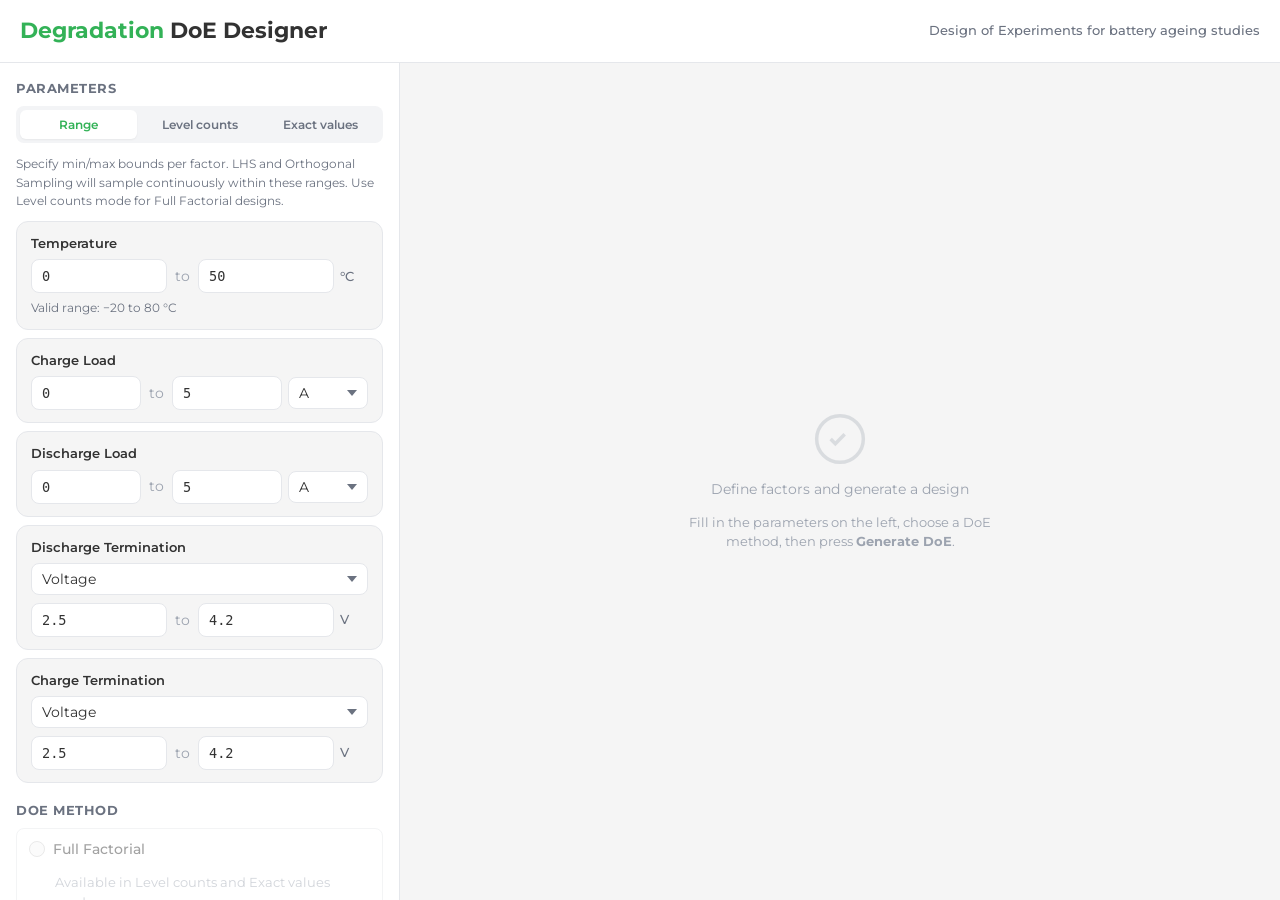
==== doe-designer.html @ 50b34fc6 "Generalise fedorovExchange to support D and I criteria Adds a criterion parameter ('D' default for b" ====
<!DOCTYPE html>
<html lang="en">
<head>
<meta charset="UTF-8" />
<meta name="viewport" content="width=device-width, initial-scale=1.0" />
<title>Degradation DoE Designer</title>
<link href="https://fonts.googleapis.com/css2?family=Montserrat:wght@400;500;600;700&display=swap" rel="stylesheet" />
<script src="https://cdn.plot.ly/plotly-3.5.0.min.js" defer></script>
<script>
'use strict';

// ── Constants ──────────────────────────────────────────────────────────────
const TEMP_MIN_ABSOLUTE = -20;
const TEMP_MAX_ABSOLUTE = 80;

const TERMINATION_UNITS = {
  'Voltage':          'V',
  'Time':             's',
  'Energy Capacity':  'Wh',
  'Charge Capacity':  'Ah',
  'SOCmin':           '%',
  'SOCmax':           '%',
};

// SOCmin is only meaningful on the discharge side; SOCmax only on the charge side.
const DISCHARGE_TERM_TYPES = ['Voltage', 'Time', 'Energy Capacity', 'Charge Capacity', 'SOCmin'];
const CHARGE_TERM_TYPES    = ['Voltage', 'Time', 'Energy Capacity', 'Charge Capacity', 'SOCmax'];

// ── Application state ──────────────────────────────────────────────────────
const state = {
  factors: {
    temperature:   { values: [], range: { min: null, max: null } },
    chargeLoad:    { values: [], unit: 'A', range: { min: null, max: null } },
    dischargeLoad: { values: [], unit: 'A', range: { min: null, max: null } },
    // Each combo: { dischargeType, dischargeValue, chargeType, chargeValue }
    termination: {
      combinations: [],
      range: {
        discharge: { type: 'Voltage', min: null, max: null },
        charge:    { type: 'Voltage', min: null, max: null },
      },
    },
  },
  method: 'lhs',
  methodParams: {
    samples:                20,
    orthogonalSubdivisions: 2,
    dOptimalModel:          'main2fi',  // 'main' | 'main2fi'
    dOptimalRuns:           17,         // user-editable; default = ceil(1.5 * paramCount)
  },
  repeats:        1,
  inputMode:      'range', // 'values' | 'counts' | 'range'
  plotTab:        '3d',     // '3d' | '2d'
  highlightedRun: null,     // run number highlighted in parcoords, or null
  results:        null,
};

// ── Helpers ────────────────────────────────────────────────────────────────

/**
 * Parse a comma-separated string into a sorted, deduplicated array of numbers.
 * Returns { values: number[], hadDuplicates: boolean, invalid: boolean }.
 */
function parseValueList(str) {
  if (!str || !str.trim()) {
    return { values: [], hadDuplicates: false, invalid: true };
  }
  const parts = str.split(',').map(s => s.trim()).filter(s => s !== '');
  const nums = parts.map(s => parseFloat(s));
  if (nums.some(n => isNaN(n))) {
    return { values: [], hadDuplicates: false, invalid: true };
  }
  const unique = [...new Set(nums)].sort((a, b) => a - b);
  return {
    values:        unique,
    hadDuplicates: unique.length < nums.length,
    invalid:       false,
  };
}

/** Fisher-Yates shuffle (in-place, returns array). */
function fisherYates(arr) {
  for (let i = arr.length - 1; i > 0; i--) {
    const j = Math.floor(Math.random() * (i + 1));
    [arr[i], arr[j]] = [arr[j], arr[i]];
  }
  return arr;
}

/** Format a number to at most 4 significant figures, stripping trailing zeros. */
function fmt(n) {
  return parseFloat(n.toPrecision(4)).toString();
}

/** Short human-readable label for a termination combo. */
function comboLabel(combo) {
  const du = TERMINATION_UNITS[combo.dischargeType];
  const cu = TERMINATION_UNITS[combo.chargeType];
  return `D: ${fmt(combo.dischargeValue)} ${du} / C: ${fmt(combo.chargeValue)} ${cu}`;
}

// ── Termination combination builder ───────────────────────────────────────

/**
 * Create and append one combo row to #term-combo-list.
 * combo: { dischargeType, dischargeValue, chargeType, chargeValue } (defaults to Voltage / '' / Voltage / '')
 */
function addComboRow(combo) {
  combo = combo || {
    dischargeType: 'Voltage', dischargeValue: '',
    chargeType:    'Voltage', chargeValue:    '',
  };

  const list = document.getElementById('term-combo-list');
  const row  = document.createElement('div');
  row.className = 'term-combo-row';

  // Index label (will be updated by renumberCombos)
  const idx = document.createElement('span');
  idx.className = 'combo-index';
  idx.textContent = list.children.length + 1;

  const makeCell = (sideLabelText, typeVal, numVal, typesList) => {
    const cell = document.createElement('div');
    cell.className = 'term-combo-cell';

    // Side label row (above the type selector)
    const sideLabel = document.createElement('span');
    sideLabel.className = 'combo-side-label';
    sideLabel.textContent = sideLabelText;
    cell.appendChild(sideLabel);

    // Inputs row: [type select] [value] [unit]
    const inputsRow = document.createElement('div');
    inputsRow.className = 'term-combo-cell-inputs';

    const sel = document.createElement('select');
    sel.className = 'unit-select combo-type-sel';
    typesList.forEach(t => {
      const opt = document.createElement('option');
      opt.value = t;
      opt.textContent = t;
      if (t === typeVal) opt.selected = true;
      sel.appendChild(opt);
    });

    const inp = document.createElement('input');
    inp.type = 'number';
    inp.step = 'any';
    inp.className = 'factor-input combo-val-inp';
    inp.placeholder = 'value';
    if (numVal !== '' && numVal !== null && numVal !== undefined) inp.value = numVal;

    const unit = document.createElement('span');
    unit.className = 'unit-label combo-unit-lbl';
    unit.textContent = TERMINATION_UNITS[typeVal];

    sel.addEventListener('change', () => {
      unit.textContent = TERMINATION_UNITS[sel.value];
    });

    inputsRow.appendChild(sel);
    inputsRow.appendChild(inp);
    inputsRow.appendChild(unit);
    cell.appendChild(inputsRow);
    return cell;
  };

  const removeBtn = document.createElement('button');
  removeBtn.type = 'button';
  removeBtn.className = 'btn-remove-combo';
  removeBtn.title = 'Remove combination';
  removeBtn.textContent = '✕';
  removeBtn.addEventListener('click', () => {
    row.remove();
    renumberCombos();
  });

  row.appendChild(idx);
  row.appendChild(makeCell('Discharge', combo.dischargeType, combo.dischargeValue, DISCHARGE_TERM_TYPES));
  row.appendChild(makeCell('Charge',    combo.chargeType,    combo.chargeValue,    CHARGE_TERM_TYPES));
  row.appendChild(removeBtn);

  list.appendChild(row);
}

function renumberCombos() {
  document.querySelectorAll('.term-combo-row .combo-index').forEach((el, i) => {
    el.textContent = i + 1;
  });
}

/** Read all combo rows from the DOM into state.factors.termination.combinations. */
function syncCombosFromDOM() {
  const rows = document.querySelectorAll('.term-combo-row');
  state.factors.termination.combinations = Array.from(rows).map(row => {
    const cells = row.querySelectorAll('.term-combo-cell');
    const dSel  = cells[0].querySelector('.combo-type-sel');
    const dInp  = cells[0].querySelector('.combo-val-inp');
    const cSel  = cells[1].querySelector('.combo-type-sel');
    const cInp  = cells[1].querySelector('.combo-val-inp');
    return {
      dischargeType:  dSel.value,
      dischargeValue: parseFloat(dInp.value),
      chargeType:     cSel.value,
      chargeValue:    parseFloat(cInp.value),
    };
  });
}

// ── DoE Generation ─────────────────────────────────────────────────────────

function generateFullFactorial(factors) {
  const lists = [
    factors.temperature.values,
    factors.chargeLoad.values,
    factors.dischargeLoad.values,
    factors.termination.combinations,
  ];

  let runs = [[]];
  for (const list of lists) {
    const expanded = [];
    for (const partial of runs) {
      for (const v of list) {
        expanded.push([...partial, v]);
      }
    }
    runs = expanded;
  }

  return runs.map((r, i) => ({
    run:            i + 1,
    temperature:    r[0],
    chargeLoad:     r[1],
    dischargeLoad:  r[2],
    termCombo:      r[3],
    termComboIndex: factors.termination.combinations.indexOf(r[3]) + 1,
  }));
}

function generateLHS(factors, n) {
  const numericLists = [
    factors.temperature.values,
    factors.chargeLoad.values,
    factors.dischargeLoad.values,
  ];
  const combos = factors.termination.combinations;

  const perms = [...numericLists, combos].map(
    () => fisherYates(Array.from({ length: n }, (_, i) => i))
  );

  const samples = [];
  for (let i = 0; i < n; i++) {
    const strataFn = (list, k) => {
      const stratum = perms[k][i];
      const u = (stratum + Math.random()) / n;
      return Math.min(Math.floor(u * list.length), list.length - 1);
    };

    const tIdx = strataFn(numericLists[0], 0);
    const cIdx = strataFn(numericLists[1], 1);
    const dIdx = strataFn(numericLists[2], 2);
    const tcIdx = strataFn(combos, 3);

    samples.push({
      run:            i + 1,
      temperature:    numericLists[0][tIdx],
      chargeLoad:     numericLists[1][cIdx],
      dischargeLoad:  numericLists[2][dIdx],
      termCombo:      combos[tcIdx],
      termComboIndex: tcIdx + 1,
    });
  }
  return samples;
}

/**
 * Orthogonal sampling (an LHS variant): partition the factor space into M^d
 * equally-probable subspaces, place exactly one sample per subspace, and
 * arrange the samples so each factor's N fine-strata are each used once
 * (Latin hypercube property).
 *
 * d here is the number of *varying* factors (those with more than one level).
 * Factors with a single level are held constant across every run. For d
 * varying factors the sample size is fixed at N = M^d. Each varying dimension
 * has M super-bins and N fine-bins (M^(d-1) fine-bins per super-bin). A
 * random permutation of sub-stratum indices within each super-bin guarantees
 * both the orthogonal (equal density per subspace) and Latin-hypercube
 * properties simultaneously.
 */
function generateOrthogonal(factors, M) {
  const allLists = [
    factors.temperature.values,
    factors.chargeLoad.values,
    factors.dischargeLoad.values,
    factors.termination.combinations,
  ];

  // Index each factor as "active" (varies, >1 level) or "fixed" (1 level).
  // Orthogonal sampling runs over active dimensions only.
  const activeFactorIdxs = [];
  for (let i = 0; i < allLists.length; i++) {
    if (allLists[i].length > 1) activeFactorIdxs.push(i);
  }
  const d = activeFactorIdxs.length;

  // Edge case: all factors constant → a single run using each list's one value
  if (d === 0) {
    return [{
      run:            1,
      temperature:    allLists[0][0],
      chargeLoad:     allLists[1][0],
      dischargeLoad:  allLists[2][0],
      termCombo:      allLists[3][0],
      termComboIndex: 1,
    }];
  }

  const N       = Math.pow(M, d);
  const subBins = Math.pow(M, d - 1);

  // Enumerate all M^d super-cells across the active dimensions only
  const superCells = [];
  (function build(dim, cur) {
    if (dim === d) { superCells.push([...cur]); return; }
    for (let m = 0; m < M; m++) { cur[dim] = m; build(dim + 1, cur); }
  })(0, new Array(d));

  // For each active dimension: assign each super-cell a unique fine-bin in
  // [0..N) such that cells sharing a super-bin m get fine-bins in
  // [m*subBins .. (m+1)*subBins). Preserves the Latin hypercube property.
  const fineBins = [];
  for (let dim = 0; dim < d; dim++) {
    const cellsByBin = Array.from({ length: M }, () => []);
    superCells.forEach((sc, idx) => cellsByBin[sc[dim]].push(idx));

    const dimFineBins = new Array(superCells.length);
    for (let m = 0; m < M; m++) {
      const perm = fisherYates(Array.from({ length: subBins }, (_, i) => i));
      cellsByBin[m].forEach((cellIdx, i) => {
        dimFineBins[cellIdx] = m * subBins + perm[i];
      });
    }
    fineBins.push(dimFineBins);
  }

  // Pick a list index for each factor on each sample. Fixed factors always
  // return 0; active factors are stratified-sampled via their fine-bin.
  const pickListIdx = (factorIdx, sampleIdx) => {
    const list = allLists[factorIdx];
    if (list.length <= 1) return 0;
    const activeDim = activeFactorIdxs.indexOf(factorIdx);
    const bin = fineBins[activeDim][sampleIdx];
    const u   = (bin + Math.random()) / N;
    return Math.min(Math.floor(u * list.length), list.length - 1);
  };

  return superCells.map((_, i) => {
    const tIdx  = pickListIdx(0, i);
    const cIdx  = pickListIdx(1, i);
    const dIdx  = pickListIdx(2, i);
    const tcIdx = pickListIdx(3, i);
    return {
      run:            i + 1,
      temperature:    allLists[0][tIdx],
      chargeLoad:     allLists[1][cIdx],
      dischargeLoad:  allLists[2][dIdx],
      termCombo:      allLists[3][tcIdx],
      termComboIndex: tcIdx + 1,
    };
  });
}

/**
 * Continuous orthogonal sampler. Mirrors generateOrthogonal's bin assignment
 * over active dimensions, but maps the fine-bin index to a continuous value
 * via the bin midpoint: value = lo + ((bin + 0.5) / N) * (hi - lo).
 *
 * d = number of factors with min < max
 * N = M^d total runs, subBins = M^(d-1)
 */
function generateOrthogonalContinuous(factors, M) {
  const r = factors.termination.range;
  const dims = [
    { key: 'temperature',        lo: factors.temperature.range.min,    hi: factors.temperature.range.max    },
    { key: 'chargeLoad',         lo: factors.chargeLoad.range.min,     hi: factors.chargeLoad.range.max     },
    { key: 'dischargeLoad',      lo: factors.dischargeLoad.range.min,  hi: factors.dischargeLoad.range.max  },
    { key: 'dischargeTermValue', lo: r.discharge.min,                  hi: r.discharge.max                  },
    { key: 'chargeTermValue',    lo: r.charge.min,                     hi: r.charge.max                     },
  ];

  const activeIdxs = [];
  dims.forEach((d, i) => {
    if (Number.isFinite(d.lo) && Number.isFinite(d.hi) && d.lo < d.hi) activeIdxs.push(i);
  });
  const d = activeIdxs.length;

  // All factors pinned: emit a single run with each lo (== hi).
  if (d === 0) {
    const row = {
      run:               1,
      dischargeTermType: r.discharge.type,
      chargeTermType:    r.charge.type,
    };
    dims.forEach(dim => { row[dim.key] = dim.lo; });
    return [row];
  }

  const N       = Math.pow(M, d);
  const subBins = Math.pow(M, d - 1);

  // Enumerate M^d super-cells across active dims only
  const superCells = [];
  (function build(dim, cur) {
    if (dim === d) { superCells.push([...cur]); return; }
    for (let m = 0; m < M; m++) { cur[dim] = m; build(dim + 1, cur); }
  })(0, new Array(d));

  // For each active dim: assign each super-cell a unique fine-bin in
  // [m*subBins .. (m+1)*subBins). Preserves the LHS property.
  const fineBins = [];
  for (let dim = 0; dim < d; dim++) {
    const cellsByBin = Array.from({ length: M }, () => []);
    superCells.forEach((sc, idx) => cellsByBin[sc[dim]].push(idx));

    const dimFineBins = new Array(superCells.length);
    for (let m = 0; m < M; m++) {
      const perm = fisherYates(Array.from({ length: subBins }, (_, i) => i));
      cellsByBin[m].forEach((cellIdx, i) => {
        dimFineBins[cellIdx] = m * subBins + perm[i];
      });
    }
    fineBins.push(dimFineBins);
  }

  return superCells.map((_, i) => {
    const row = {
      run:               i + 1,
      dischargeTermType: r.discharge.type,
      chargeTermType:    r.charge.type,
    };
    dims.forEach((dim, fIdx) => {
      const activeDim = activeIdxs.indexOf(fIdx);
      if (activeDim === -1) {
        row[dim.key] = dim.lo;  // held constant
      } else {
        const bin = fineBins[activeDim][i];
        const u   = (bin + 0.5) / N;
        row[dim.key] = dim.lo + u * (dim.hi - dim.lo);
      }
    });
    return row;
  });
}

/**
 * Continuous LHS sampler used in Range mode. For each active factor
 * (range with min < max), shuffle [0..n-1] independently; sample i picks the
 * permuted stratum index s for that factor and uses its midpoint as the
 * value: lo + ((s + 0.5) / n) * (hi - lo). Held-constant factors (min == max)
 * emit that single value on every run.
 */
function generateLHSContinuous(factors, n) {
  const r = factors.termination.range;
  const dims = [
    { key: 'temperature',        lo: factors.temperature.range.min,    hi: factors.temperature.range.max    },
    { key: 'chargeLoad',         lo: factors.chargeLoad.range.min,     hi: factors.chargeLoad.range.max     },
    { key: 'dischargeLoad',      lo: factors.dischargeLoad.range.min,  hi: factors.dischargeLoad.range.max  },
    { key: 'dischargeTermValue', lo: r.discharge.min,                  hi: r.discharge.max                  },
    { key: 'chargeTermValue',    lo: r.charge.min,                     hi: r.charge.max                     },
  ];

  // Build per-dimension permutations only for active dims; held-constant dims need no permutation.
  const perms = dims.map(d => {
    const active = Number.isFinite(d.lo) && Number.isFinite(d.hi) && d.lo < d.hi;
    return active ? fisherYates(Array.from({ length: n }, (_, i) => i)) : null;
  });

  const samples = [];
  for (let i = 0; i < n; i++) {
    const row = {
      run:               i + 1,
      dischargeTermType: r.discharge.type,
      chargeTermType:    r.charge.type,
    };
    dims.forEach((d, k) => {
      if (perms[k] === null) {
        row[d.key] = d.lo;  // held constant (= hi)
      } else {
        const s = perms[k][i];
        const u = (s + 0.5) / n;
        row[d.key] = d.lo + u * (d.hi - d.lo);
      }
    });
    samples.push(row);
  }
  return samples;
}

// ── D-Optimal helpers ──────────────────────────────────────────────────────

/**
 * Compute determinant and inverse of a small square matrix using Gauss-Jordan
 * elimination with partial pivoting. Returns { det, inv } where inv is null
 * and det is 0 if the matrix is singular (or near-singular within 1e-12).
 *
 * Sized for the small p × p (X'X) matrices used in D-Optimal (p ≤ 22 in this
 * project). For these sizes, Gauss-Jordan is fast (~30 µs at p=11) and clearer
 * than separate LU + back-substitution code.
 */
function detAndInverse(A) {
  const n = A.length;
  const M = A.map((row, i) => {
    const aug = row.slice();
    for (let j = 0; j < n; j++) aug.push(i === j ? 1 : 0);
    return aug;
  });
  let det = 1;
  for (let k = 0; k < n; k++) {
    let maxAbs = Math.abs(M[k][k]);
    let maxRow = k;
    for (let i = k + 1; i < n; i++) {
      if (Math.abs(M[i][k]) > maxAbs) { maxAbs = Math.abs(M[i][k]); maxRow = i; }
    }
    if (maxRow !== k) {
      [M[k], M[maxRow]] = [M[maxRow], M[k]];
      det = -det;
    }
    const pivot = M[k][k];
    if (Math.abs(pivot) < 1e-12) return { det: 0, inv: null };
    det *= pivot;
    for (let j = 0; j < 2 * n; j++) M[k][j] /= pivot;
    for (let i = 0; i < n; i++) {
      if (i === k) continue;
      const factor = M[i][k];
      if (factor === 0) continue;
      for (let j = 0; j < 2 * n; j++) M[i][j] -= factor * M[k][j];
    }
  }
  const inv = M.map(row => row.slice(n));
  return { det, inv };
}

/**
 * Returns the indices (into the canonical 4-factor list) of factors that have
 * more than one level / value / combination — i.e. the factors that contribute
 * meaningfully to the model. Held-constant factors are excluded.
 *
 * Canonical order: [temperature, chargeLoad, dischargeLoad, termination].
 */
function getActiveFactorIndices(factors) {
  const lengths = [
    factors.temperature.values.length,
    factors.chargeLoad.values.length,
    factors.dischargeLoad.values.length,
    factors.termination.combinations.length,
  ];
  const active = [];
  for (let i = 0; i < lengths.length; i++) {
    if (lengths[i] > 1) active.push(i);
  }
  return active;
}

/**
 * Build the Cartesian-product candidate set of all factor values. Each entry
 * is a partial run object with the same shape that generateFullFactorial
 * produces (so downstream display code works unchanged).
 *
 * For values mode, each entry includes both the raw `termCombo` object and
 * the 1-indexed `termComboIndex`. Counts mode just uses level integers.
 */
function buildCandidateSet(factors) {
  const temps = factors.temperature.values;
  const cls   = factors.chargeLoad.values;
  const dls   = factors.dischargeLoad.values;
  const tcs   = factors.termination.combinations;
  const out = [];
  for (const t of temps) {
    for (const cl of cls) {
      for (const dl of dls) {
        for (let ti = 0; ti < tcs.length; ti++) {
          out.push({
            temperature:    t,
            chargeLoad:     cl,
            dischargeLoad:  dl,
            termCombo:      tcs[ti],
            termComboIndex: ti + 1,
          });
        }
      }
    }
  }
  return out;
}

/**
 * Encode a candidate row as one row of the model matrix used by D-Optimal.
 *
 * Numeric and ordinal-treated factors are min/max scaled to [-1, 1]:
 *   coded = 2 * (raw - min) / (max - min) - 1
 *
 * The termination factor is treated as numeric ordinal: its raw value is
 * `termComboIndex` (1..L). Held-constant factors (only one level) contribute
 * no column — their coded value would be 0 across all candidates.
 *
 * Returns a function that maps a candidate row to its encoded model-matrix
 * row vector. The function captures the per-factor min/max so it doesn't
 * recompute them per candidate.
 */
function makeRowEncoder(factors, modelForm, activeIdxs) {
  const lists = [
    factors.temperature.values,
    factors.chargeLoad.values,
    factors.dischargeLoad.values,
    factors.termination.combinations.map((_, i) => i + 1),  // 1..L
  ];
  const rawAccessors = [
    r => r.temperature,
    r => r.chargeLoad,
    r => r.dischargeLoad,
    r => r.termComboIndex,
  ];
  const ranges = lists.map(l => {
    const lo = Math.min(...l);
    const hi = Math.max(...l);
    return { lo, hi };
  });
  const code = (raw, idx) => {
    const { lo, hi } = ranges[idx];
    if (hi === lo) return 0;  // held constant — caller should skip this column
    return 2 * (raw - lo) / (hi - lo) - 1;
  };

  return function encodeRow(candidate) {
    const codedActive = activeIdxs.map(idx => code(rawAccessors[idx](candidate), idx));
    const row = [1];  // intercept
    for (const v of codedActive) row.push(v);
    if (modelForm === 'main2fi') {
      for (let i = 0; i < codedActive.length; i++) {
        for (let j = i + 1; j < codedActive.length; j++) {
          row.push(codedActive[i] * codedActive[j]);
        }
      }
    }
    return row;
  };
}

/**
 * Encode every candidate as a row of the model matrix. Returns an array of
 * arrays, sized |C| × p. p = 1 + activeCount  for 'main',
 *                       1 + activeCount + C(activeCount, 2)  for 'main2fi'.
 */
function encodeAsModelMatrix(candidates, factors, modelForm, activeIdxs) {
  const encodeRow = makeRowEncoder(factors, modelForm, activeIdxs);
  return candidates.map(encodeRow);
}

/** Number of model parameters for the given config. */
function dOptimalParamCount(modelForm, activeCount) {
  const base = 1 + activeCount;
  if (modelForm !== 'main2fi') return base;
  return base + (activeCount * (activeCount - 1)) / 2;
}

/**
 * Build the moments matrix W = (1/|C|) · M' · M for the I-optimal criterion.
 * W is the candidate-set average of f(c)·f(c)' across the full candidate
 * model matrix M (|C| × p). Used as the discrete approximation of the
 * integrated prediction-variance integral.
 *
 * Returns a p × p symmetric positive-semidefinite matrix.
 */
function computeMomentsMatrix(M) {
  const C = M.length;
  const p = M[0].length;
  const W = Array.from({ length: p }, () => new Array(p).fill(0));
  for (const row of M) {
    for (let i = 0; i < p; i++) {
      const ri = row[i];
      for (let j = 0; j < p; j++) {
        W[i][j] += ri * row[j];
      }
    }
  }
  for (let i = 0; i < p; i++) {
    for (let j = 0; j < p; j++) {
      W[i][j] /= C;
    }
  }
  return W;
}

/**
 * Single-restart Fedorov exchange. Starts from a random distinct subset of
 * candidate indices, then repeatedly swaps one current row out for a
 * non-included candidate that improves the chosen criterion.
 *
 * - criterion 'D': maximises |X'X|.   Δ = (1+α_j)(1−α_i) + γ² − 1, want Δ > 0.
 * - criterion 'I': minimises trace((X'X)^-1 · W).
 *     Δ = η_i/(1−α_i) − v²/denom, want Δ < 0.
 *     v² = η_j + 2ρ·η_ij + ρ²·η_i,  ρ = γ/(1−α_i),
 *     denom = 1 + α_j + γ²/(1−α_i),
 *     η_i = x_i'·B·x_i, η_j = x_j'·B·x_j, η_ij = x_i'·B·x_j, B = A·W·A.
 *
 * W is required when criterion === 'I' (passed in from the caller, computed
 * once per Generate). Ignored when criterion === 'D'.
 *
 * Returns { design, det, trace }:
 *   - design: array of N candidate indices (or null on every-restart-singular)
 *   - det:    final |X'X| (always populated)
 *   - trace:  final trace((X'X)^-1 · W) (populated only for criterion 'I')
 */
function fedorovExchange(candidatesM, N, criterion = 'D', W = null) {
  const C = candidatesM.length;
  const p = candidatesM[0].length;
  const MAX_ITER         = 100;
  const MAX_SINGULAR     = 20;
  const EPS              = 1e-9;
  const SINGULAR_DET_EPS = 1e-12;

  function pickRandomIndices() {
    const all = Array.from({ length: C }, (_, i) => i);
    fisherYates(all);
    return all.slice(0, N);
  }

  function gramian(X) {
    const G = Array.from({ length: p }, () => new Array(p).fill(0));
    for (const row of X) {
      for (let i = 0; i < p; i++) {
        const ri = row[i];
        for (let j = 0; j < p; j++) {
          G[i][j] += ri * row[j];
        }
      }
    }
    return G;
  }

  // x' M y  for vectors x, y and p × p matrix M
  function bilinear(x, M, y) {
    let s = 0;
    for (let i = 0; i < p; i++) {
      let row = 0;
      for (let k = 0; k < p; k++) row += M[i][k] * y[k];
      s += x[i] * row;
    }
    return s;
  }

  // Compute B = A · W · A (only used for criterion 'I'). Returns p × p.
  function computeB(A, W) {
    const AW = Array.from({ length: p }, () => new Array(p).fill(0));
    for (let i = 0; i < p; i++) {
      for (let k = 0; k < p; k++) {
        const aik = A[i][k];
        if (aik === 0) continue;
        for (let j = 0; j < p; j++) AW[i][j] += aik * W[k][j];
      }
    }
    const B = Array.from({ length: p }, () => new Array(p).fill(0));
    for (let i = 0; i < p; i++) {
      for (let k = 0; k < p; k++) {
        const ak = AW[i][k];
        if (ak === 0) continue;
        for (let j = 0; j < p; j++) B[i][j] += ak * A[k][j];
      }
    }
    return B;
  }

  // trace(A · W) — used only for criterion 'I' to report the final value
  function traceProd(A, W) {
    let t = 0;
    for (let i = 0; i < p; i++) {
      let s = 0;
      for (let k = 0; k < p; k++) s += A[i][k] * W[k][i];
      t += s;
    }
    return t;
  }

  let attempts = 0;
  while (attempts < MAX_SINGULAR) {
    const design = pickRandomIndices();
    let X = design.map(i => candidatesM[i]);
    let { det, inv } = detAndInverse(gramian(X));
    if (Math.abs(det) < SINGULAR_DET_EPS || inv === null) { attempts++; continue; }

    for (let iter = 0; iter < MAX_ITER; iter++) {
      let bestDelta;
      let bestI = -1, bestJ = -1;

      const inDesign = new Set(design);

      if (criterion === 'D') {
        bestDelta = EPS;
        for (let i = 0; i < N; i++) {
          const xi = X[i];
          const d_ii = bilinear(xi, inv, xi);
          for (let j = 0; j < C; j++) {
            if (inDesign.has(j)) continue;
            const xj = candidatesM[j];
            const d_jj = bilinear(xj, inv, xj);
            const d_ij = bilinear(xi, inv, xj);
            const delta = (1 + d_jj) * (1 - d_ii) + d_ij * d_ij - 1;
            if (delta > bestDelta) {
              bestDelta = delta;
              bestI = i;
              bestJ = j;
            }
          }
        }
      } else {
        // criterion === 'I'
        const B = computeB(inv, W);
        bestDelta = -EPS;
        for (let i = 0; i < N; i++) {
          const xi = X[i];
          const alpha_i = bilinear(xi, inv, xi);
          if (1 - alpha_i <= SINGULAR_DET_EPS) continue;
          const eta_i = bilinear(xi, B, xi);
          for (let j = 0; j < C; j++) {
            if (inDesign.has(j)) continue;
            const xj = candidatesM[j];
            const alpha_j = bilinear(xj, inv, xj);
            const gamma   = bilinear(xi, inv, xj);
            const eta_j   = bilinear(xj, B, xj);
            const eta_ij  = bilinear(xi, B, xj);
            const rho     = gamma / (1 - alpha_i);
            const v2      = eta_j + 2 * rho * eta_ij + rho * rho * eta_i;
            const denom   = 1 + alpha_j + (gamma * gamma) / (1 - alpha_i);
            const delta   = eta_i / (1 - alpha_i) - v2 / denom;
            if (delta < bestDelta) {
              bestDelta = delta;
              bestI = i;
              bestJ = j;
            }
          }
        }
      }

      if (bestI === -1) break;
      design[bestI] = bestJ;
      X[bestI] = candidatesM[bestJ];
      const next = detAndInverse(gramian(X));
      if (Math.abs(next.det) < SINGULAR_DET_EPS || next.inv === null) {
        const trace = (criterion === 'I' && next.inv !== null) ? traceProd(next.inv, W) : 0;
        return { design: design.slice(), det: next.det, trace };
      }
      det = next.det;
      inv = next.inv;
    }

    const trace = criterion === 'I' ? traceProd(inv, W) : 0;
    return { design: design.slice(), det, trace };
  }

  return { design: null, det: 0, trace: 0 };
}

/**
 * D-Optimal Design entry point. Runs five Fedorov-exchange restarts and
 * keeps the design with the largest |X'X|. Output rows match the existing
 * Full Factorial schema so renderTable / renderParCoords / downloadCSV /
 * computePlotAxis all work without modification.
 *
 * Throws an Error if every restart hits a singular start — caller should
 * surface this as a validation-style error.
 */
function generateDOptimal(factors, modelForm, N) {
  const NUM_RESTARTS = 5;

  const activeIdxs = getActiveFactorIndices(factors);
  if (activeIdxs.length === 0) {
    throw new Error('D-Optimal: at least one factor must have more than one level.');
  }
  const C = buildCandidateSet(factors);
  if (N > C.length) {
    throw new Error(`D-Optimal: requested ${N} runs exceeds the ${C.length} candidate points; D-Optimal cannot pick more rows than exist in the Cartesian product of the factor values.`);
  }
  const p = dOptimalParamCount(modelForm, activeIdxs.length);
  if (N < p) {
    throw new Error(`D-Optimal: number of runs (N=${N}) must be ≥ N model parameters (p=${p}).`);
  }

  const M = encodeAsModelMatrix(C, factors, modelForm, activeIdxs);

  let bestDesign = null;
  let bestDet    = -Infinity;
  for (let r = 0; r < NUM_RESTARTS; r++) {
    const result = fedorovExchange(M, N);
    if (result.design !== null && result.det > bestDet) {
      bestDesign = result.design;
      bestDet    = result.det;
    }
  }
  if (bestDesign === null) {
    throw new Error('D-Optimal: could not find a non-singular starting design — try increasing run count or reducing model complexity.');
  }

  return bestDesign.map((idx, i) => ({
    run:            i + 1,
    temperature:    C[idx].temperature,
    chargeLoad:     C[idx].chargeLoad,
    dischargeLoad:  C[idx].dischargeLoad,
    termCombo:      C[idx].termCombo,
    termComboIndex: C[idx].termComboIndex,
  }));
}

// ── Validation ─────────────────────────────────────────────────────────────

/**
 * Range-mode factor validation. Pushes user-facing error strings into errors[].
 * Each factor must have both min and max as finite numbers with min <= max,
 * and within type-specific bounds.
 */
function validateRangeFactors(f, errors) {
  const checkBounds = (label, range, opts) => {
    const { min, max } = range;
    if (min === null || min === undefined || !Number.isFinite(min)) {
      errors.push(`${label}: please enter a numeric minimum.`);
      return;
    }
    if (max === null || max === undefined || !Number.isFinite(max)) {
      errors.push(`${label}: please enter a numeric maximum.`);
      return;
    }
    if (min > max) {
      errors.push(`${label}: minimum (${min}) must be ≤ maximum (${max}).`);
      return;
    }
    if (opts.absMin !== undefined && min < opts.absMin) {
      errors.push(`${label}: minimum ${min} is below the allowed lower bound ${opts.absMin}${opts.unit ? ' ' + opts.unit : ''}.`);
    }
    if (opts.absMax !== undefined && max > opts.absMax) {
      errors.push(`${label}: maximum ${max} is above the allowed upper bound ${opts.absMax}${opts.unit ? ' ' + opts.unit : ''}.`);
    }
  };

  checkBounds('Temperature', f.temperature.range, {
    absMin: TEMP_MIN_ABSOLUTE, absMax: TEMP_MAX_ABSOLUTE, unit: '°C',
  });
  checkBounds('Charge Load',    f.chargeLoad.range,    { absMin: 0 });
  checkBounds('Discharge Load', f.dischargeLoad.range, { absMin: 0 });

  const termOpts = type => {
    if (type === 'SOCmin' || type === 'SOCmax') return { absMin: 0, absMax: 100, unit: '%' };
    return { absMin: 0 };
  };

  const dRange = f.termination.range.discharge;
  const cRange = f.termination.range.charge;
  checkBounds(`Discharge Termination (${dRange.type})`, dRange, termOpts(dRange.type));
  checkBounds(`Charge Termination (${cRange.type})`,    cRange, termOpts(cRange.type));

  // Strict positivity check for non-SOC termination values
  const strictPos = type => type !== 'SOCmin' && type !== 'SOCmax';
  if (strictPos(dRange.type) && Number.isFinite(dRange.min) && dRange.min <= 0) {
    errors.push(`Discharge Termination (${dRange.type}): minimum must be > 0.`);
  }
  if (strictPos(cRange.type) && Number.isFinite(cRange.min) && cRange.min <= 0) {
    errors.push(`Charge Termination (${cRange.type}): minimum must be > 0.`);
  }
}

function validateInputs() {
  const errors = [];
  const warnings = [];
  const f = state.factors;
  const isCounts = state.inputMode === 'counts';
  const isRange  = state.inputMode === 'range';

  if (isRange) {
    validateRangeFactors(f, errors);
  } else if (isCounts) {
    const countChecks = [
      ['Temperature levels',   f.temperature.values.length],
      ['Charge load levels',   f.chargeLoad.values.length],
      ['Discharge load levels', f.dischargeLoad.values.length],
      ['Termination levels',   f.termination.combinations.length],
    ];
    countChecks.forEach(([name, n]) => {
      if (n < 1) errors.push(`${name}: must be at least 1.`);
    });
  } else {
    // Temperature
    if (f.temperature.values.length === 0) {
      errors.push('Temperature: please enter at least one value.');
    } else {
      const outOfRange = f.temperature.values.filter(
        v => v < TEMP_MIN_ABSOLUTE || v > TEMP_MAX_ABSOLUTE
      );
      if (outOfRange.length > 0) {
        errors.push(
          `Temperature: values ${outOfRange.join(', ')} °C are outside the allowed range [${TEMP_MIN_ABSOLUTE}, ${TEMP_MAX_ABSOLUTE}] °C.`
        );
      }
    }

    if (f.chargeLoad.values.length === 0) {
      errors.push('Charge Load: please enter at least one value.');
    }

    if (f.dischargeLoad.values.length === 0) {
      errors.push('Discharge Load: please enter at least one value.');
    }

    // Termination combinations
    if (f.termination.combinations.length === 0) {
      errors.push('Termination Combinations: please add at least one combination.');
    } else {
      f.termination.combinations.forEach((c, i) => {
        if (isNaN(c.dischargeValue)) {
          errors.push(`Termination Combination ${i + 1}: discharge value is missing or invalid.`);
        }
        if (isNaN(c.chargeValue)) {
          errors.push(`Termination Combination ${i + 1}: charge value is missing or invalid.`);
        }
      });
    }
  }

  // Repeats
  if (!Number.isInteger(state.repeats) || state.repeats < 1) {
    errors.push('Repeats per condition: must be an integer ≥ 1.');
  }

  // Method-specific
  if (state.method === 'lhs') {
    const n = state.methodParams.samples;
    if (!Number.isInteger(n) || n < 2) {
      errors.push('LHS: number of samples must be an integer ≥ 2.');
    }
  }

  if (state.method === 'orthogonal') {
    const M = state.methodParams.orthogonalSubdivisions;
    if (!Number.isInteger(M) || M < 2) {
      errors.push('Orthogonal Sampling: subdivisions per factor must be an integer ≥ 2.');
    } else {
      let activeCount;
      if (isRange) {
        const r = f.termination.range;
        activeCount = [
          [f.temperature.range.min,    f.temperature.range.max],
          [f.chargeLoad.range.min,     f.chargeLoad.range.max],
          [f.dischargeLoad.range.min,  f.dischargeLoad.range.max],
          [r.discharge.min,            r.discharge.max],
          [r.charge.min,               r.charge.max],
        ].filter(([lo, hi]) => Number.isFinite(lo) && Number.isFinite(hi) && lo < hi).length;
      } else {
        activeCount = [
          f.temperature.values.length,
          f.chargeLoad.values.length,
          f.dischargeLoad.values.length,
          f.termination.combinations.length,
        ].filter(len => len > 1).length;
      }
      const N = activeCount === 0 ? 1 : Math.pow(M, activeCount);
      if (N > 10000) {
        errors.push(
          `Orthogonal Sampling: M^${activeCount} = ${N.toLocaleString()} runs exceeds the 10,000 run limit.`
        );
      } else if (N > 500) {
        warnings.push(
          `Orthogonal Sampling: this configuration will produce ${N.toLocaleString()} runs.`
        );
      }
    }
  }

  if (state.method === 'dOptimal') {
    const N = state.methodParams.dOptimalRuns;
    if (!Number.isInteger(N) || N < 1) {
      errors.push('D-Optimal: number of runs must be a positive integer.');
    } else {
      const activeIdxs = getActiveFactorIndices(f);
      if (activeIdxs.length === 0) {
        errors.push('D-Optimal: at least one factor must have more than one level.');
      } else {
        const p = dOptimalParamCount(state.methodParams.dOptimalModel, activeIdxs.length);
        if (N < p) {
          errors.push(
            `D-Optimal: number of runs (N=${N}) must be ≥ N model parameters (p=${p}) — increase runs or switch to a smaller model.`
          );
        }
        const candidateCount =
          f.temperature.values.length *
          f.chargeLoad.values.length *
          f.dischargeLoad.values.length *
          f.termination.combinations.length;
        if (N > candidateCount) {
          errors.push(
            `D-Optimal: requested ${N} runs exceeds the ${candidateCount.toLocaleString()} candidate points; D-Optimal cannot pick more rows than exist in the Cartesian product of the factor values.`
          );
        } else if (candidateCount > 0 && N > 0.5 * candidateCount) {
          warnings.push(
            `D-Optimal: requested >50% of the candidate points (${N}/${candidateCount.toLocaleString()}) — at this density the design approaches full factorial. Consider reducing N or using Full Factorial.`
          );
        }
        if (N > 100) {
          warnings.push(
            `D-Optimal: ${N} runs is large — consider whether a screening design (LHS in Range mode) would suit better.`
          );
        }
      }
    }
  }

  if (state.method === 'fullFactorial') {
    const lengths = [
      f.temperature.values.length,
      f.chargeLoad.values.length,
      f.dischargeLoad.values.length,
      f.termination.combinations.length,
    ];
    if (lengths.every(l => l > 0)) {
      const totalRuns = lengths.reduce((a, b) => a * b, 1);
      if (totalRuns > 10000) {
        errors.push(
          `Full Factorial: this configuration would produce ${totalRuns.toLocaleString()} runs, which exceeds the 10,000 run limit.`
        );
      } else if (totalRuns > 500) {
        warnings.push(
          `Full Factorial: this configuration will produce ${totalRuns.toLocaleString()} runs.`
        );
      }
    }
  }

  return { errors, warnings };
}

// ── Dispatcher ─────────────────────────────────────────────────────────────

function validateAndGenerate() {
  syncStateFromDOM();

  const { errors, warnings } = validateInputs();
  const errContainer = document.getElementById('validation-errors');
  errContainer.innerHTML = '';

  if (warnings.length > 0) {
    const ul = document.createElement('ul');
    ul.className = 'warning-list';
    warnings.forEach(w => {
      const li = document.createElement('li');
      li.textContent = w;
      ul.appendChild(li);
    });
    errContainer.appendChild(ul);
  }

  if (errors.length > 0) {
    const ul = document.createElement('ul');
    ul.className = 'error-list';
    errors.forEach(e => {
      const li = document.createElement('li');
      li.textContent = e;
      ul.appendChild(li);
    });
    errContainer.appendChild(ul);
    return;
  }

  const f = state.factors;
  const isRange = state.inputMode === 'range';
  let runs;
  if (state.method === 'fullFactorial') {
    runs = generateFullFactorial(f);
  } else if (state.method === 'lhs') {
    runs = isRange
      ? generateLHSContinuous(f, state.methodParams.samples)
      : generateLHS(f, state.methodParams.samples);
  } else if (state.method === 'orthogonal') {
    runs = isRange
      ? generateOrthogonalContinuous(f, state.methodParams.orthogonalSubdivisions)
      : generateOrthogonal(f, state.methodParams.orthogonalSubdivisions);
  } else if (state.method === 'dOptimal') {
    runs = generateDOptimal(f, state.methodParams.dOptimalModel, state.methodParams.dOptimalRuns);
  }

  state.results        = runs;
  state.highlightedRun = null;

  document.getElementById('results').classList.remove('hidden');

  updateExperimentDisplays();

  renderTable(runs);
  renderPlots(runs);
  renderParCoords(runs);

  document.getElementById('results').scrollIntoView({ behavior: 'smooth', block: 'start' });
}

// ── Experiment stats display ───────────────────────────────────────────────

/**
 * Update both the left-panel summary line and the stats card above the 3D
 * plot. Called on generate and whenever the repeats input changes.
 */
function updateExperimentDisplays() {
  const statRuns       = document.getElementById('stat-runs');
  const statRepeats    = document.getElementById('stat-repeats');
  const statCells      = document.getElementById('stat-cells');
  const statMethod     = document.getElementById('stat-method');
  const resultsSummary = document.getElementById('results-summary');

  if (!state.results) {
    [statRuns, statRepeats, statCells, statMethod].forEach(el => {
      if (el) el.textContent = '—';
    });
    if (resultsSummary) resultsSummary.textContent = '';
    return;
  }

  const nRuns  = state.results.length;
  const nCells = nRuns * state.repeats;

  const modelFormShort = mf => mf === 'main2fi' ? 'main+2FI' : 'main';
  const modelFormLong  = mf => mf === 'main2fi' ? 'main effects + 2-factor interactions' : 'main effects only';
  const dM = state.methodParams.dOptimalModel;
  const dN = state.methodParams.dOptimalRuns;
  const methodShort = {
    fullFactorial: 'Full Factorial',
    lhs:           'Latin Hypercube',
    orthogonal:    `Orthogonal M=${state.methodParams.orthogonalSubdivisions}`,
    dOptimal:      `D-Optimal ${modelFormShort(dM)}, N=${dN}`,
  };
  const methodLong = {
    fullFactorial: 'Full Factorial',
    lhs:           'Latin Hypercube Sampling',
    orthogonal:    `Orthogonal Sampling (M=${state.methodParams.orthogonalSubdivisions})`,
    dOptimal:      `D-Optimal Design (${modelFormLong(dM)}, N=${dN})`,
  };

  if (statRuns)    statRuns.textContent    = nRuns;
  if (statRepeats) statRepeats.textContent = state.repeats;
  if (statCells)   statCells.textContent   = nCells;
  if (statMethod)  statMethod.textContent  = methodShort[state.method];

  if (resultsSummary) {
    resultsSummary.textContent =
      `${nRuns} run${nRuns !== 1 ? 's' : ''} · ${nCells} cell${nCells !== 1 ? 's' : ''} · ${methodLong[state.method]}`;
  }
}

// ── Table rendering ────────────────────────────────────────────────────────

function renderTable(runs) {
  const f        = state.factors;
  const isCounts = state.inputMode === 'counts';
  const isRange  = state.inputMode === 'range';

  let headers, getCells;

  if (isCounts) {
    headers = ['Run', 'Temperature', 'Charge Load', 'Discharge Load', 'Termination'];
    getCells = r => [r.run, r.temperature, r.chargeLoad, r.dischargeLoad, r.termComboIndex];
  } else if (isRange) {
    const chargeUnit = f.chargeLoad.unit;
    const dischUnit  = f.dischargeLoad.unit;
    const dType      = f.termination.range.discharge.type;
    const cType      = f.termination.range.charge.type;
    const dUnit      = TERMINATION_UNITS[dType] || '';
    const cUnit      = TERMINATION_UNITS[cType] || '';
    headers = [
      'Run',
      'Temperature (°C)',
      `Charge Load (${chargeUnit})`,
      `Discharge Load (${dischUnit})`,
      `Discharge Term (${dType}, ${dUnit})`,
      `Charge Term (${cType}, ${cUnit})`,
    ];
    getCells = r => [
      r.run,
      fmt(r.temperature),
      fmt(r.chargeLoad),
      fmt(r.dischargeLoad),
      fmt(r.dischargeTermValue),
      fmt(r.chargeTermValue),
    ];
  } else {
    const chargeUnit = f.chargeLoad.unit;
    const dischUnit  = f.dischargeLoad.unit;
    headers = [
      'Run',
      'Temperature (°C)',
      `Charge Load (${chargeUnit})`,
      `Discharge Load (${dischUnit})`,
      'Disch. Term. Type',
      'Disch. Term. Value',
      'Chg. Term. Type',
      'Chg. Term. Value',
    ];
    getCells = r => {
      const du = TERMINATION_UNITS[r.termCombo.dischargeType];
      const cu = TERMINATION_UNITS[r.termCombo.chargeType];
      return [
        r.run,
        fmt(r.temperature),
        fmt(r.chargeLoad),
        fmt(r.dischargeLoad),
        r.termCombo.dischargeType,
        `${fmt(r.termCombo.dischargeValue)} ${du}`,
        r.termCombo.chargeType,
        `${fmt(r.termCombo.chargeValue)} ${cu}`,
      ];
    };
  }

  const thead = document.getElementById('doe-thead');
  const tbody = document.getElementById('doe-tbody');
  thead.innerHTML = '';
  tbody.innerHTML = '';

  const tr = document.createElement('tr');
  headers.forEach(h => {
    const th = document.createElement('th');
    th.textContent = h;
    tr.appendChild(th);
  });
  thead.appendChild(tr);

  runs.forEach(r => {
    const row = document.createElement('tr');
    getCells(r).forEach((v, i) => {
      const td = document.createElement('td');
      td.textContent = v;
      if (i === 0) td.style.textAlign = 'center';
      row.appendChild(td);
    });
    tbody.appendChild(row);
  });
}

// ── Plot rendering ─────────────────────────────────────────────────────────

/** Returns the list of plottable variables with current unit labels. */
function getVarOptions() {
  if (state.inputMode === 'counts') {
    return [
      { key: 'temperature',    label: 'Temperature level' },
      { key: 'chargeLoad',     label: 'Charge load level' },
      { key: 'dischargeLoad',  label: 'Discharge load level' },
      { key: 'termComboIndex', label: 'Termination level' },
    ];
  }
  if (state.inputMode === 'range') {
    const f          = state.factors;
    const chargeUnit = f.chargeLoad.unit;
    const dischUnit  = f.dischargeLoad.unit;
    const dType      = f.termination.range.discharge.type;
    const cType      = f.termination.range.charge.type;
    const dUnit      = TERMINATION_UNITS[dType] || '';
    const cUnit      = TERMINATION_UNITS[cType] || '';
    return [
      { key: 'temperature',        label: 'Temperature (°C)' },
      { key: 'chargeLoad',         label: `Charge Load (${chargeUnit})` },
      { key: 'dischargeLoad',      label: `Discharge Load (${dischUnit})` },
      { key: 'dischargeTermValue', label: `Discharge Term: ${dType} (${dUnit})` },
      { key: 'chargeTermValue',    label: `Charge Term: ${cType} (${cUnit})` },
    ];
  }
  const chargeUnit = state.factors.chargeLoad.unit;
  const dischUnit  = state.factors.dischargeLoad.unit;
  return [
    { key: 'temperature',    label: 'Temperature (°C)' },
    { key: 'chargeLoad',     label: `Charge Load (${chargeUnit})` },
    { key: 'dischargeLoad',  label: `Discharge Load (${dischUnit})` },
    { key: 'termComboIndex', label: 'Termination Combo' },
  ];
}

const PLOT3D_CONFIG = {
  plotId:   'plot-3d',
  xSelId:   'plot3d-x',
  ySelId:   'plot3d-y',
  zSelId:   'plot3d-z',
  defaultX: 'temperature',
  defaultY: 'chargeLoad',
  defaultZ: 'dischargeLoad',
};

const PLOT2D_CONFIG = {
  plotId:   'plot-2d',
  xSelId:   'plot2d-x',
  ySelId:   'plot2d-y',
  defaultX: 'temperature',
  defaultY: 'chargeLoad',
};

/**
 * Per-axis helper: looks up the selected variable, extracts raw values, builds
 * display-friendly strings (combo labels / level labels) and produces a Plotly
 * axis layout object. Used by both 2D and 3D plot renderers.
 */
function computePlotAxis(runs, key) {
  const f        = state.factors;
  const isCounts = state.inputMode === 'counts';
  const vars     = getVarOptions();
  const vari     = vars.find(v => v.key === key);

  const getVal  = (r, k) => k === 'termComboIndex' ? r.termComboIndex : r[k];
  const values  = runs.map(r => getVal(r, key));

  const displayValues = runs.map((r, i) => {
    const v = values[i];
    if (key !== 'termComboIndex') return v;
    if (isCounts) return `Level ${r.termComboIndex}`;
    const combo = f.termination.combinations[r.termComboIndex - 1];
    return combo ? comboLabel(combo) : `Combo ${r.termComboIndex}`;
  });

  const buildLayout = (extra = {}) => {
    const base = { title: { text: vari.label, font: { size: 12 } }, ...extra };
    if (key !== 'termComboIndex') return base;
    const uniqueIdx = [...new Set(values)].sort((a, b) => a - b);
    const ticktext  = uniqueIdx.map(idx => {
      if (isCounts) return `Level ${idx}`;
      const combo = f.termination.combinations[idx - 1];
      return combo ? comboLabel(combo) : `Combo ${idx}`;
    });
    return { ...base, tickmode: 'array', tickvals: uniqueIdx, ticktext };
  };

  return { label: vari.label, values, displayValues, buildLayout };
}

function render3DPlot(runs) {
  const { plotId, xSelId, ySelId, zSelId } = PLOT3D_CONFIG;
  const xKey = document.getElementById(xSelId).value;
  const yKey = document.getElementById(ySelId).value;
  const zKey = document.getElementById(zSelId).value;

  const x = computePlotAxis(runs, xKey);
  const y = computePlotAxis(runs, yKey);
  const z = computePlotAxis(runs, zKey);

  const hoverTexts = runs.map((r, i) =>
    `${x.label}: <b>${x.displayValues[i]}</b><br>` +
    `${y.label}: <b>${y.displayValues[i]}</b><br>` +
    `${z.label}: <b>${z.displayValues[i]}</b><br>` +
    `<i>Run ${r.run}</i>`
  );

  const trace = {
    type:          'scatter3d',
    mode:          'markers',
    x:             x.values,
    y:             y.values,
    z:             z.values,
    text:          hoverTexts,
    hovertemplate: '%{text}<extra></extra>',
    marker: {
      size:    5,
      color:   '#33b257',
      opacity: 0.85,
      line:    { width: 0.5, color: '#1e6632' },
    },
  };

  const layout = {
    scene: {
      xaxis:  x.buildLayout(),
      yaxis:  y.buildLayout(),
      zaxis:  z.buildLayout(),
      camera: { eye: { x: 1.6, y: 1.6, z: 1.2 } },
    },
    margin:        { t: 10, r: 10, b: 10, l: 10 },
    autosize:      true,
    paper_bgcolor: '#ffffff',
    font:          { family: "'Montserrat', sans-serif", size: 11, color: '#323232' },
  };

  Plotly.react(plotId, [trace], layout, { responsive: true, displayModeBar: true, displaylogo: false });
}

function render2DPlot(runs) {
  const { plotId, xSelId, ySelId } = PLOT2D_CONFIG;
  const xKey = document.getElementById(xSelId).value;
  const yKey = document.getElementById(ySelId).value;

  const x = computePlotAxis(runs, xKey);
  const y = computePlotAxis(runs, yKey);

  const hoverTexts = runs.map((r, i) =>
    `${x.label}: <b>${x.displayValues[i]}</b><br>` +
    `${y.label}: <b>${y.displayValues[i]}</b><br>` +
    `<i>Run ${r.run}</i>`
  );

  const trace = {
    type:          'scatter',
    mode:          'markers',
    x:             x.values,
    y:             y.values,
    text:          hoverTexts,
    hovertemplate: '%{text}<extra></extra>',
    marker: {
      size:    10,
      color:   '#33b257',
      opacity: 0.8,
      line:    { width: 1, color: '#1e6632' },
    },
  };

  const layout = {
    xaxis:         x.buildLayout({ automargin: true }),
    yaxis:         y.buildLayout({ automargin: true }),
    margin:        { t: 20, r: 20, b: 50, l: 60 },
    autosize:      true,
    paper_bgcolor: '#ffffff',
    plot_bgcolor:  '#fafafa',
    font:          { family: "'Montserrat', sans-serif", size: 11, color: '#323232' },
  };

  Plotly.react(plotId, [trace], layout, { responsive: true, displayModeBar: true, displaylogo: false });
}

/** Render whichever scatter plot is currently active (2D or 3D). */
function renderActivePlot(runs) {
  if (state.plotTab === '2d') render2DPlot(runs);
  else                        render3DPlot(runs);
}

function renderPlots(runs) {
  const varOptions = getVarOptions();

  const allSelectors = [
    [PLOT3D_CONFIG.xSelId, PLOT3D_CONFIG.defaultX],
    [PLOT3D_CONFIG.ySelId, PLOT3D_CONFIG.defaultY],
    [PLOT3D_CONFIG.zSelId, PLOT3D_CONFIG.defaultZ],
    [PLOT2D_CONFIG.xSelId, PLOT2D_CONFIG.defaultX],
    [PLOT2D_CONFIG.ySelId, PLOT2D_CONFIG.defaultY],
  ];

  allSelectors.forEach(([selId, def]) => {
    const sel = document.getElementById(selId);
    if (!sel) return;

    // Preserve current selection before repopulating (empty string on first call)
    const prev = sel.value;
    sel.innerHTML = '';
    varOptions.forEach(v => {
      const opt = document.createElement('option');
      opt.value       = v.key;
      opt.textContent = v.label;
      sel.appendChild(opt);
    });
    sel.value = varOptions.some(v => v.key === prev) ? prev : def;
  });

  renderActivePlot(runs);
}

// ── Parallel coordinates plot ──────────────────────────────────────────────

function renderParCoords(runs) {
  const f        = state.factors;
  const isCounts = state.inputMode === 'counts';
  const isRange  = state.inputMode === 'range';

  // Colour lines by run number for easy visual separation
  const runNums = runs.map(r => r.run);
  const nRuns   = runs.length;

  let dimensions;

  if (isCounts) {
    dimensions = [
      { label: 'Temperature',    values: runs.map(r => r.temperature)    },
      { label: 'Charge Load',    values: runs.map(r => r.chargeLoad)     },
      { label: 'Discharge Load', values: runs.map(r => r.dischargeLoad)  },
      { label: 'Termination',    values: runs.map(r => r.termComboIndex) },
    ];
  } else if (isRange) {
    const chargeUnit = f.chargeLoad.unit;
    const dischUnit  = f.dischargeLoad.unit;
    const dType      = f.termination.range.discharge.type;
    const cType      = f.termination.range.charge.type;
    const dUnit      = TERMINATION_UNITS[dType] || '';
    const cUnit      = TERMINATION_UNITS[cType] || '';
    dimensions = [
      { label: 'Temperature (°C)',                values: runs.map(r => r.temperature)        },
      { label: `Charge Load (${chargeUnit})`,     values: runs.map(r => r.chargeLoad)         },
      { label: `Discharge Load (${dischUnit})`,   values: runs.map(r => r.dischargeLoad)      },
      { label: `Disch. Term ${dType} (${dUnit})`, values: runs.map(r => r.dischargeTermValue) },
      { label: `Chg. Term ${cType} (${cUnit})`,   values: runs.map(r => r.chargeTermValue)    },
    ];
  } else {
    const chargeUnit = f.chargeLoad.unit;
    const dischUnit  = f.dischargeLoad.unit;

    // Build combo tick maps for the termination axis
    const combos       = f.termination.combinations;
    const comboIndices = runs.map(r => r.termComboIndex);
    const uniqueIdx    = [...new Set(comboIndices)].sort((a, b) => a - b);
    const ticktext     = uniqueIdx.map(i => {
      const c = combos[i - 1];
      return c ? comboLabel(c) : `Combo ${i}`;
    });

    dimensions = [
      { label: 'Temperature (°C)',              values: runs.map(r => r.temperature)    },
      { label: `Charge Load (${chargeUnit})`,   values: runs.map(r => r.chargeLoad)     },
      { label: `Discharge Load (${dischUnit})`, values: runs.map(r => r.dischargeLoad)  },
      { label: 'Term. Combo',                   values: comboIndices, tickvals: uniqueIdx, ticktext },
    ];
  }

  const hasHighlight = state.highlightedRun !== null;

  const lineConfig = hasHighlight
    ? {
        color:      runNums.map(n => n === state.highlightedRun ? 1 : 0),
        colorscale: [[0, 'rgba(150, 150, 150, 0.15)'], [1, '#f0421c']],
        cmin:       0,
        cmax:       1,
        showscale:  false,
      }
    : {
        color:      runNums,
        colorscale: [[0, '#58b8fe'], [0.5, '#33b257'], [1, '#1e6632']],
        showscale:  true,
        cmin:       1,
        cmax:       nRuns,
        colorbar: {
          title:      { text: 'Run', side: 'right' },
          thickness:  14,
          len:        0.8,
        },
      };

  const trace = {
    type:       'parcoords',
    line:       lineConfig,
    dimensions,
  };

  const layout = {
    margin:        { t: 40, r: 80, b: 80, l: 60 },
    autosize:      true,
    paper_bgcolor: '#ffffff',
    font:          { size: 11 },
  };

  Plotly.react('plot-parcoords', [trace], layout, { responsive: true, displayModeBar: false });
}

// ── Parallel-coordinates click-to-highlight ────────────────────────────────

/**
 * Parcoords lines are drawn onto a canvas so Plotly can't emit click events on
 * individual lines. We reproduce the plot's geometry from the known layout
 * margins and linearly interpolate each run's y-position in the clicked
 * segment to decide which line the user clicked on.
 *
 * IMPORTANT: the margin object here must stay in sync with the parcoords
 * layout in renderParCoords.
 */
const PARCOORDS_MARGIN      = { t: 40, r: 80, b: 80, l: 60 };
const PARCOORDS_CLICK_RADIUS = 10; // px — max distance from line that counts as a hit
const PARCOORDS_AXIS_DEADZONE = 6; // px — avoid conflict with axis-drag/brush

function findNearestParcoordsLine(cx, cy, container, runs) {
  const rect   = container.getBoundingClientRect();
  const width  = rect.width;
  const height = rect.height;
  const m      = PARCOORDS_MARGIN;
  const plotW  = width  - m.l - m.r;
  const plotH  = height - m.t - m.b;

  // Click must land inside the plot area
  if (cx < m.l || cx > width - m.r || cy < m.t || cy > height - m.b) return -1;
  if (plotW <= 0 || plotH <= 0) return -1;

  const dimsData = [
    runs.map(r => r.temperature),
    runs.map(r => r.chargeLoad),
    runs.map(r => r.dischargeLoad),
    runs.map(r => r.termComboIndex),
  ];
  const nDims = dimsData.length;

  // Axis positions (evenly spaced across plot width — matches Plotly parcoords default)
  const axisXs = [];
  for (let i = 0; i < nDims; i++) {
    axisXs.push(nDims === 1 ? m.l + plotW / 2 : m.l + (i / (nDims - 1)) * plotW);
  }

  // Skip clicks right on an axis — let Plotly handle axis drag / brush there
  for (let i = 0; i < nDims; i++) {
    if (Math.abs(cx - axisXs[i]) < PARCOORDS_AXIS_DEADZONE) return -1;
  }

  // Locate which segment between two axes the click falls in
  let segIdx = -1;
  for (let i = 0; i < nDims - 1; i++) {
    if (cx >= axisXs[i] && cx < axisXs[i + 1]) { segIdx = i; break; }
  }
  if (segIdx === -1) return -1;

  // Per-dimension value range (matches Plotly's auto-scaling)
  const ranges = dimsData.map(vals => ({
    min: Math.min(...vals),
    max: Math.max(...vals),
  }));

  const valueToY = (di, val) => {
    const { min, max } = ranges[di];
    if (max === min) return m.t + plotH / 2;
    return m.t + (1 - (val - min) / (max - min)) * plotH;
  };

  const x1 = axisXs[segIdx];
  const x2 = axisXs[segIdx + 1];
  const tX = (cx - x1) / (x2 - x1);

  let bestRun  = -1;
  let bestDist = Infinity;
  for (let i = 0; i < runs.length; i++) {
    const y1 = valueToY(segIdx,     dimsData[segIdx    ][i]);
    const y2 = valueToY(segIdx + 1, dimsData[segIdx + 1][i]);
    const y  = y1 + tX * (y2 - y1);
    const d  = Math.abs(cy - y);
    if (d < bestDist) { bestDist = d; bestRun = i; }
  }
  return bestDist <= PARCOORDS_CLICK_RADIUS ? bestRun : -1;
}

function setupParcoordsInteraction() {
  const container = document.getElementById('plot-parcoords');
  if (!container) return;

  let mouseDown = null;

  container.addEventListener('mousedown', e => {
    mouseDown = { x: e.clientX, y: e.clientY };
  });

  container.addEventListener('mouseup', e => {
    const down = mouseDown;
    mouseDown = null;
    if (!down || !state.results) return;

    // Discard drags (axis brush / axis reorder)
    if (Math.abs(e.clientX - down.x) > 4 || Math.abs(e.clientY - down.y) > 4) return;

    const rect = container.getBoundingClientRect();
    const cx   = e.clientX - rect.left;
    const cy   = e.clientY - rect.top;

    const hitIdx = findNearestParcoordsLine(cx, cy, container, state.results);
    if (hitIdx === -1) {
      if (state.highlightedRun !== null) {
        state.highlightedRun = null;
        renderParCoords(state.results);
      }
      return;
    }

    const runNum = state.results[hitIdx].run;
    state.highlightedRun = state.highlightedRun === runNum ? null : runNum;
    renderParCoords(state.results);
  });
}

// ── CSV download ───────────────────────────────────────────────────────────

function downloadCSV() {
  if (!state.results) return;
  const f        = state.factors;
  const isCounts = state.inputMode === 'counts';
  const isRange  = state.inputMode === 'range';

  let header, makeRow;

  if (isCounts) {
    header  = ['Run', 'TemperatureLevel', 'ChargeLoadLevel', 'DischargeLoadLevel', 'TerminationLevel'].join(',');
    makeRow = r => [r.run, r.temperature, r.chargeLoad, r.dischargeLoad, r.termComboIndex].join(',');
  } else if (isRange) {
    const chargeUnit = f.chargeLoad.unit;
    const dischUnit  = f.dischargeLoad.unit;
    const dType      = f.termination.range.discharge.type;
    const cType      = f.termination.range.charge.type;
    const dUnit      = TERMINATION_UNITS[dType] || '';
    const cUnit      = TERMINATION_UNITS[cType] || '';
    header = [
      'Run',
      'Temperature_degC',
      `ChargeLoad_${chargeUnit}`,
      `DischargeLoad_${dischUnit}`,
      'DischargeTermType',
      `DischargeTermValue_${dUnit}`,
      'ChargeTermType',
      `ChargeTermValue_${cUnit}`,
    ].join(',');
    makeRow = r => [
      r.run,
      r.temperature,
      r.chargeLoad,
      r.dischargeLoad,
      r.dischargeTermType,
      r.dischargeTermValue,
      r.chargeTermType,
      r.chargeTermValue,
    ].join(',');
  } else {
    const chargeUnit = f.chargeLoad.unit;
    const dischUnit  = f.dischargeLoad.unit;
    header = [
      'Run',
      'Temperature_degC',
      `ChargeLoad_${chargeUnit}`,
      `DischargeLoad_${dischUnit}`,
      'DischargeTermType',
      'DischargeTermValue',
      'ChargeTermType',
      'ChargeTermValue',
    ].join(',');
    makeRow = r => {
      const du = TERMINATION_UNITS[r.termCombo.dischargeType];
      const cu = TERMINATION_UNITS[r.termCombo.chargeType];
      return [
        r.run,
        r.temperature,
        r.chargeLoad,
        r.dischargeLoad,
        r.termCombo.dischargeType,
        `${r.termCombo.dischargeValue} ${du}`,
        r.termCombo.chargeType,
        `${r.termCombo.chargeValue} ${cu}`,
      ].join(',');
    };
  }

  const rows = state.results.map(makeRow);
  const csv  = [header, ...rows].join('\r\n');
  const blob = new Blob([csv], { type: 'text/csv;charset=utf-8;' });
  const url  = URL.createObjectURL(blob);
  const date = new Date().toISOString().slice(0, 10);
  const a    = document.createElement('a');
  a.href     = url;
  a.download = `doe_${state.method}_${date}.csv`;
  document.body.appendChild(a);
  a.click();
  document.body.removeChild(a);
  URL.revokeObjectURL(url);
}

// ── DOM synchronisation ────────────────────────────────────────────────────

/**
 * Range-mode sync: pull min/max bounds, unit selections, and termination
 * type selections from the DOM into state. Blank inputs become null so
 * validation can distinguish "not entered" from a literal zero.
 */
function syncStateFromRangeDOM() {
  const readNum = id => {
    const el = document.getElementById(id);
    if (!el) return null;
    const raw = el.value.trim();
    if (raw === '') return null;
    const v = parseFloat(raw);
    return Number.isFinite(v) ? v : null;
  };
  const readVal = id => {
    const el = document.getElementById(id);
    return el ? el.value : null;
  };

  const f = state.factors;

  f.temperature.range.min   = readNum('input-range-temp-min');
  f.temperature.range.max   = readNum('input-range-temp-max');

  f.chargeLoad.range.min    = readNum('input-range-charge-min');
  f.chargeLoad.range.max    = readNum('input-range-charge-max');
  f.chargeLoad.unit         = readVal('input-range-charge-unit') || f.chargeLoad.unit;

  f.dischargeLoad.range.min = readNum('input-range-discharge-min');
  f.dischargeLoad.range.max = readNum('input-range-discharge-max');
  f.dischargeLoad.unit      = readVal('input-range-discharge-unit') || f.dischargeLoad.unit;

  f.termination.range.discharge.type = readVal('input-range-disch-term-type') || f.termination.range.discharge.type;
  f.termination.range.discharge.min  = readNum('input-range-disch-term-min');
  f.termination.range.discharge.max  = readNum('input-range-disch-term-max');

  f.termination.range.charge.type = readVal('input-range-chg-term-type') || f.termination.range.charge.type;
  f.termination.range.charge.min  = readNum('input-range-chg-term-min');
  f.termination.range.charge.max  = readNum('input-range-chg-term-max');
}

/**
 * Counts-mode sync: each factor's values become [1..N] where N is a user-
 * supplied count. Termination "combos" become N placeholder objects so the
 * existing DoE generators / renderers work unchanged.
 */
function syncStateFromCountsDOM() {
  const readCount = id => {
    const raw = document.getElementById(id).value;
    const v   = parseInt(raw, 10);
    return Number.isInteger(v) && v >= 1 ? v : 0;
  };
  const seq = n => Array.from({ length: n }, (_, i) => i + 1);

  const nTemp      = readCount('input-temp-count');
  const nCharge    = readCount('input-charge-count');
  const nDischarge = readCount('input-discharge-count');
  const nTerm      = readCount('input-term-count');

  state.factors.temperature.values   = seq(nTemp);
  state.factors.chargeLoad.values    = seq(nCharge);
  state.factors.dischargeLoad.values = seq(nDischarge);
  state.factors.termination.combinations = seq(nTerm).map(i => ({
    dischargeType:  'Voltage', dischargeValue: i,
    chargeType:     'Voltage', chargeValue:    i,
  }));
}

function syncStateFromDOM() {
  if (state.inputMode === 'counts') {
    syncStateFromCountsDOM();
    return;
  }

  if (state.inputMode === 'range') {
    syncStateFromRangeDOM();
    return;
  }

  const parseAndStore = (inputId, factorKey) => {
    const raw = document.getElementById(inputId).value;
    const result = parseValueList(raw);
    state.factors[factorKey].values = result.values;
    document.getElementById(inputId).classList.toggle('invalid', result.invalid && raw.trim() !== '');
    return result.hadDuplicates;
  };

  const dupWarnings = [];
  if (parseAndStore('input-temperature',  'temperature'))   dupWarnings.push('Temperature');
  if (parseAndStore('input-charge',       'chargeLoad'))    dupWarnings.push('Charge Load');
  if (parseAndStore('input-discharge',    'dischargeLoad')) dupWarnings.push('Discharge Load');

  if (dupWarnings.length > 0) {
    const errContainer = document.getElementById('validation-errors');
    const notice = document.createElement('p');
    notice.style.cssText = 'font-size:0.8rem;color:var(--color-warning);margin:0 0 0.5rem';
    notice.textContent = `Duplicate values removed from: ${dupWarnings.join(', ')}.`;
    errContainer.prepend(notice);
  }

  syncCombosFromDOM();
}

// ── Orthogonal sampling badge update ───────────────────────────────────────

/**
 * Count how many factors actually vary (>1 level) based on the current DOM
 * state. Reads from whichever input mode is active so the badge stays in
 * sync before Generate is pressed.
 */
function countActiveOrthogonalFactors() {
  if (state.inputMode === 'counts') {
    return ['input-temp-count', 'input-charge-count', 'input-discharge-count', 'input-term-count']
      .filter(id => {
        const el = document.getElementById(id);
        if (!el) return false;
        const v = parseInt(el.value, 10);
        return Number.isInteger(v) && v > 1;
      }).length;
  }

  if (state.inputMode === 'range') {
    const readNum = id => {
      const el = document.getElementById(id);
      if (!el) return null;
      const raw = el.value.trim();
      if (raw === '') return null;
      const v = parseFloat(raw);
      return Number.isFinite(v) ? v : null;
    };
    const isActive = (loId, hiId) => {
      const lo = readNum(loId);
      const hi = readNum(hiId);
      return Number.isFinite(lo) && Number.isFinite(hi) && lo < hi;
    };
    let active = 0;
    if (isActive('input-range-temp-min',       'input-range-temp-max'))       active++;
    if (isActive('input-range-charge-min',     'input-range-charge-max'))     active++;
    if (isActive('input-range-discharge-min',  'input-range-discharge-max'))  active++;
    if (isActive('input-range-disch-term-min', 'input-range-disch-term-max')) active++;
    if (isActive('input-range-chg-term-min',   'input-range-chg-term-max'))   active++;
    return active;
  }

  let active = 0;
  const uniqueCount = id => {
    const el = document.getElementById(id);
    if (!el) return 0;
    return parseValueList(el.value).values.length;
  };
  if (uniqueCount('input-temperature') > 1) active++;
  if (uniqueCount('input-charge')      > 1) active++;
  if (uniqueCount('input-discharge')   > 1) active++;
  if (document.querySelectorAll('.term-combo-row').length > 1) active++;
  return active;
}

function updateOrthogonalBadge() {
  const orthInput = document.getElementById('input-orthogonal-subdivisions');
  const badge     = document.getElementById('orthogonal-sample-count');
  const hint      = document.getElementById('orthogonal-sample-hint');
  if (!orthInput) return;

  const M = parseInt(orthInput.value, 10);
  if (!Number.isInteger(M) || M < 2) {
    if (badge) { badge.textContent = '—'; badge.style.color = 'var(--orange)'; }
    if (hint)  { hint.textContent  = 'enter an integer ≥ 2'; hint.style.color = 'var(--orange)'; }
    return;
  }

  const n = countActiveOrthogonalFactors();
  const N = n === 0 ? 1 : Math.pow(M, n);

  if (badge) { badge.textContent = N.toLocaleString(); badge.style.color = ''; }
  if (hint) {
    hint.style.color = '';
    hint.textContent = n === 0
      ? 'all factors constant → 1 run'
      : n === 4
        ? `M⁴ = ${M}⁴ = ${N.toLocaleString()}`
        : `M^${n} = ${M}^${n} = ${N.toLocaleString()} (${n} varying factor${n === 1 ? '' : 's'})`;
  }
}

/**
 * Recompute and display the D-Optimal info badge: candidate-set size,
 * parameter count, and minimum runs. Reads the active-factor count from
 * whichever input mode is active, mirroring updateOrthogonalBadge's
 * mode-aware reads.
 */
function updateDOptimalBadge() {
  const cEl   = document.getElementById('doptimal-candidate-count');
  const pEl   = document.getElementById('doptimal-param-count');
  const minEl = document.getElementById('doptimal-min-runs');
  if (!cEl || !pEl || !minEl) return;

  // Sync first so we read the current values
  if (state.inputMode === 'counts' || state.inputMode === 'values') {
    syncStateFromDOM();
  }

  const f = state.factors;
  const candidateCount =
    Math.max(f.temperature.values.length, 1) *
    Math.max(f.chargeLoad.values.length, 1) *
    Math.max(f.dischargeLoad.values.length, 1) *
    Math.max(f.termination.combinations.length, 1);
  const activeIdxs = getActiveFactorIndices(f);
  const p = dOptimalParamCount(state.methodParams.dOptimalModel, activeIdxs.length);

  cEl.textContent   = candidateCount.toLocaleString();
  pEl.textContent   = p.toString();
  minEl.textContent = p.toString();
}

// ── Mode switching ─────────────────────────────────────────────────────────

/** Methods enabled in each input mode. */
function getValidMethodsForMode(mode) {
  return mode === 'range' ? ['lhs', 'orthogonal'] : ['fullFactorial', 'dOptimal'];
}

/**
 * Walk the three method radios; disable any that aren't valid for the current
 * input mode, collapse their detail panels, and auto-reselect a sensible
 * default if the current selection just became invalid.
 */
function applyMethodAvailability() {
  const valid = getValidMethodsForMode(state.inputMode);
  const radios = document.querySelectorAll('input[name="doe-method"]');

  radios.forEach(radio => {
    const ok    = valid.includes(radio.value);
    const card  = radio.closest('.method-option');
    radio.disabled = !ok;
    if (card) card.classList.toggle('method-disabled', !ok);
    if (!ok) {
      const extra = document.getElementById(`extra-${radio.value}`);
      if (extra) extra.classList.add('hidden');
    }
  });

  // If current method is no longer valid, auto-reselect.
  if (!valid.includes(state.method)) {
    const fallback = state.inputMode === 'range' ? 'lhs' : 'fullFactorial';
    const radio    = document.getElementById(`radio-${fallback}`);
    if (radio) {
      radio.checked = true;
      state.method  = fallback;
      const extra = document.getElementById(`extra-${fallback}`);
      if (extra) extra.classList.remove('hidden');
    }
  }
}

/**
 * Apply a new input mode: update state, button highlight, panel visibility,
 * method availability, and orthogonal badge. Single entry point used by both
 * the init wiring and any future programmatic mode changes.
 */
function setInputMode(mode) {
  state.inputMode = mode;
  document.querySelectorAll('.mode-btn').forEach(b =>
    b.classList.toggle('active', b.dataset.mode === mode)
  );
  const rangePanel  = document.getElementById('mode-range');
  const valuesPanel = document.getElementById('mode-values');
  const countsPanel = document.getElementById('mode-counts');
  if (rangePanel)  rangePanel.classList.toggle('hidden',  mode !== 'range');
  if (valuesPanel) valuesPanel.classList.toggle('hidden', mode !== 'values');
  if (countsPanel) countsPanel.classList.toggle('hidden', mode !== 'counts');
  applyMethodAvailability();
  updateOrthogonalBadge();
}

/**
 * Update the unit-label suffix displayed next to a Range-mode termination
 * row when its type dropdown changes (e.g. Voltage → V, SOCmin → %).
 */
function updateRangeTermUnitLabel(side) {
  const isDisch = side === 'discharge';
  const typeId  = isDisch ? 'input-range-disch-term-type' : 'input-range-chg-term-type';
  const unitId  = isDisch ? 'input-range-disch-term-unit' : 'input-range-chg-term-unit';
  const typeEl  = document.getElementById(typeId);
  const unitEl  = document.getElementById(unitId);
  if (!typeEl || !unitEl) return;
  unitEl.textContent = TERMINATION_UNITS[typeEl.value] || '';
}

// ── Initialisation ─────────────────────────────────────────────────────────

function init() {
  // Input-mode toggle (Range / Level counts / Exact values)
  document.querySelectorAll('.mode-btn').forEach(btn => {
    btn.addEventListener('click', () => {
      const mode = btn.dataset.mode;
      if (mode !== 'range' && mode !== 'values' && mode !== 'counts') return;
      setInputMode(mode);
    });
  });

  // Apply initial method availability for the default mode.
  applyMethodAvailability();

  // Method radio buttons
  document.querySelectorAll('input[name="doe-method"]').forEach(radio => {
    radio.addEventListener('change', () => {
      document.querySelectorAll('.method-extra').forEach(el => el.classList.add('hidden'));
      document.getElementById(`extra-${radio.value}`).classList.remove('hidden');
      state.method = radio.value;
    });
  });

  // LHS samples
  document.getElementById('input-lhs-samples').addEventListener('input', e => {
    state.methodParams.samples = parseInt(e.target.value, 10);
  });

  // D-Optimal — track whether the user has manually edited the run-count input,
  // so model-form switches only auto-update the field if it's still at default.
  let userEditedDOptimalRuns = false;
  const dOptimalRunsEl = document.getElementById('input-doptimal-runs');
  if (dOptimalRunsEl) {
    dOptimalRunsEl.addEventListener('input', e => {
      const v = parseInt(e.target.value, 10);
      state.methodParams.dOptimalRuns = Number.isInteger(v) ? v : 1;
      userEditedDOptimalRuns = true;
    });
  }

  // D-Optimal model-form radios
  document.querySelectorAll('input[name="doptimal-model"]').forEach(radio => {
    radio.addEventListener('change', () => {
      state.methodParams.dOptimalModel = radio.value;
      updateDOptimalBadge();
      // Auto-recompute the run-count default if user hasn't manually edited
      if (!userEditedDOptimalRuns && dOptimalRunsEl) {
        const activeIdxs = getActiveFactorIndices(state.factors);
        const p = dOptimalParamCount(radio.value, activeIdxs.length);
        const newDefault = Math.ceil(1.5 * p);
        state.methodParams.dOptimalRuns = newDefault;
        dOptimalRunsEl.value = newDefault;
      }
    });
  });

  // Run an initial badge update so the panel shows correct numbers when first opened
  updateDOptimalBadge();

  // Orthogonal sampling — subdivisions per factor (M)
  const orthInput = document.getElementById('input-orthogonal-subdivisions');
  if (orthInput) {
    orthInput.addEventListener('input', () => {
      const M = parseInt(orthInput.value, 10);
      state.methodParams.orthogonalSubdivisions = M;
      updateOrthogonalBadge();
    });
  }

  // The "total runs" badge depends on both M and on how many factors vary.
  // Refresh it (and the D-Optimal badge) whenever any input in the left panel
  // changes, or when combo rows are added/removed.
  const panel = document.querySelector('.panel');
  if (panel) panel.addEventListener('input', () => {
    updateOrthogonalBadge();
    updateDOptimalBadge();
  });
  const comboList = document.getElementById('term-combo-list');
  if (comboList) {
    new MutationObserver(() => {
      updateOrthogonalBadge();
      updateDOptimalBadge();
    }).observe(comboList, { childList: true });
  }

  // Charge unit
  document.getElementById('select-charge-unit').addEventListener('change', e => {
    state.factors.chargeLoad.unit = e.target.value;
  });

  // Discharge unit
  document.getElementById('select-discharge-unit').addEventListener('change', e => {
    state.factors.dischargeLoad.unit = e.target.value;
  });

  // Repeats per condition
  const repeatsEl = document.getElementById('input-repeats');
  if (repeatsEl) {
    repeatsEl.addEventListener('input', e => {
      const v = parseInt(e.target.value, 10);
      state.repeats = Number.isInteger(v) && v >= 1 ? v : 1;
      updateExperimentDisplays();
    });
  }

  // Add combination button
  document.getElementById('btn-add-combo').addEventListener('click', () => addComboRow());

  // Generate button
  document.getElementById('btn-generate').addEventListener('click', validateAndGenerate);

  // Download CSV button
  document.getElementById('btn-download-csv').addEventListener('click', downloadCSV);

  // Live invalid-highlight on blur for numeric factor inputs
  ['input-temperature', 'input-charge', 'input-discharge'].forEach(id => {
    document.getElementById(id).addEventListener('blur', () => {
      const raw = document.getElementById(id).value;
      const result = parseValueList(raw);
      document.getElementById(id).classList.toggle('invalid', result.invalid && raw.trim() !== '');
    });
  });

  // Range-mode termination type dropdowns — live unit-label updates
  ['discharge', 'charge'].forEach(side => {
    const typeId = side === 'discharge' ? 'input-range-disch-term-type' : 'input-range-chg-term-type';
    const el = document.getElementById(typeId);
    if (el) {
      el.addEventListener('change', () => {
        updateRangeTermUnitLabel(side);
        // Update state too so getVarOptions / CSV pick up the new type immediately.
        state.factors.termination.range[side].type = el.value;
      });
    }
  });

  // Range-mode load unit dropdowns — keep state.factors.*.unit in sync immediately
  const rcUnit = document.getElementById('input-range-charge-unit');
  if (rcUnit) rcUnit.addEventListener('change', e => {
    state.factors.chargeLoad.unit = e.target.value;
  });
  const rdUnit = document.getElementById('input-range-discharge-unit');
  if (rdUnit) rdUnit.addEventListener('change', e => {
    state.factors.dischargeLoad.unit = e.target.value;
  });

  // 3D plot axis selectors — re-render on change
  [PLOT3D_CONFIG.xSelId, PLOT3D_CONFIG.ySelId, PLOT3D_CONFIG.zSelId].forEach(id => {
    const el = document.getElementById(id);
    if (!el) return;
    el.addEventListener('change', () => {
      if (state.results) render3DPlot(state.results);
    });
  });

  // 2D plot axis selectors — re-render on change
  [PLOT2D_CONFIG.xSelId, PLOT2D_CONFIG.ySelId].forEach(id => {
    const el = document.getElementById(id);
    if (!el) return;
    el.addEventListener('change', () => {
      if (state.results) render2DPlot(state.results);
    });
  });

  // Plot tab buttons (2D / 3D)
  document.querySelectorAll('.plot-tab-btn').forEach(btn => {
    btn.addEventListener('click', () => {
      const tab = btn.dataset.plot;
      if (tab !== '2d' && tab !== '3d') return;
      state.plotTab = tab;
      document.querySelectorAll('.plot-tab-btn').forEach(b =>
        b.classList.toggle('active', b.dataset.plot === tab)
      );
      const cell3d = document.querySelector('.plot-cell-3d');
      const cell2d = document.querySelector('.plot-cell-2d');
      if (cell3d) cell3d.classList.toggle('hidden', tab !== '3d');
      if (cell2d) cell2d.classList.toggle('hidden', tab !== '2d');
      if (state.results) renderActivePlot(state.results);
    });
  });

  // Add one default combo row to start
  addComboRow();

  // Click-to-highlight on the parallel-coordinates plot
  setupParcoordsInteraction();

  // Initial badge render (one default combo row + default input values)
  updateOrthogonalBadge();
}

document.addEventListener('DOMContentLoaded', init);
</script>
<style>
:root {
  --green:        #33b257;
  --green-light:  #7dda98;
  --green-dark:   #1e6632;
  --green-bg:     rgba(51, 178, 87, 0.15);
  --blue:         #58b8fe;
  --blue-dark:    #1a6eb5;
  --blue-bg:      rgba(88, 184, 254, 0.15);
  --gray:         #323232;
  --gray-light:   #dadada;
  --gray-bg:      #f5f5f5;
  --gray-border:  #e5e7eb;
  --gray-muted:   #6b7280;
  --gray-subtle:  #9ca3af;
  --gray-100:     #f3f4f6;
  --gray-200:     #e5e7eb;
  --red:          #f0421c;
  --orange:       #ffa500;
  --font:         'Montserrat', -apple-system, BlinkMacSystemFont, 'Segoe UI', Roboto, sans-serif;
  --radius-sm:    4px;
  --radius-md:    6px;
  --radius-lg:    8px;
  --radius-xl:    12px;
  --radius-2xl:   16px;
  --shadow-sm:    0 1px 2px rgba(0,0,0,0.05);
  --shadow-md:    0 1px 4px rgba(0,0,0,0.08);
  --transition:   150ms ease-in-out;
}

* { margin:0; padding:0; box-sizing:border-box; }

body {
  font-family: var(--font);
  background: var(--gray-bg);
  color: var(--gray);
  height: 100vh;
  overflow: hidden;
  display: flex;
  flex-direction: column;
  font-size: 0.9rem;
  line-height: 1.5;
}

code {
  font-family: ui-monospace, 'Cascadia Code', monospace;
  font-size: 0.85em;
  background: var(--gray-200);
  padding: 0.1em 0.3em;
  border-radius: var(--radius-sm);
}

/* ── Header ── */
.header {
  display: flex;
  align-items: center;
  gap: 12px;
  padding: 14px 20px;
  border-bottom: 1px solid var(--gray-border);
  background: #ffffff;
  flex-shrink: 0;
}
.header h1 {
  font-size: 1.4rem;
  font-weight: 700;
  color: var(--gray);
}
.header .accent { color: var(--green); }
.header .subtitle {
  font-size: 0.8rem;
  color: var(--gray-muted);
  margin-left: auto;
  font-weight: 500;
}

.main {
  display: flex;
  flex: 1;
  overflow: hidden;
}

/* ── Left Panel ── */
.panel {
  width: 400px;
  min-width: 400px;
  overflow-y: auto;
  border-right: 1px solid var(--gray-border);
  background: #ffffff;
  padding: 16px;
  display: flex;
  flex-direction: column;
  gap: 18px;
}

.section-title {
  font-size: 0.8rem;
  font-weight: 700;
  text-transform: uppercase;
  letter-spacing: 0.5px;
  color: var(--gray-muted);
  margin-bottom: 8px;
}

.section-hint {
  color: var(--gray-muted);
  font-size: 0.78rem;
  margin-bottom: 10px;
}

/* ── Input-mode toggle (pill tabs) ── */
.mode-toggle {
  display: flex;
  gap: 4px;
  background: var(--gray-100);
  padding: 4px;
  border-radius: var(--radius-lg);
  margin-bottom: 12px;
}
.mode-btn {
  flex: 1;
  padding: 7px 10px;
  border: none;
  background: transparent;
  color: var(--gray-muted);
  font-family: var(--font);
  font-size: 0.78rem;
  font-weight: 600;
  border-radius: var(--radius-md);
  cursor: pointer;
  transition: var(--transition);
}
.mode-btn.active {
  background: #ffffff;
  color: var(--green);
  box-shadow: 0 1px 2px rgba(0,0,0,0.05);
}
.mode-btn:hover:not(.active) { color: var(--gray); }
.mode-btn:focus {
  outline: none;
  box-shadow: 0 0 0 2px #ffffff, 0 0 0 4px var(--green);
}

/* ── Factor cards ── */
.factor-card {
  background: var(--gray-bg);
  border: 1px solid var(--gray-border);
  border-radius: var(--radius-xl);
  padding: 12px 14px;
  margin-bottom: 8px;
}
.factor-card:last-child { margin-bottom: 0; }

.factor-label {
  display: block;
  font-size: 0.8rem;
  font-weight: 600;
  color: var(--gray);
  margin-bottom: 6px;
}

.factor-input-wrap {
  display: flex;
  align-items: center;
  gap: 8px;
}

.range-input-wrap {
  display: flex;
  align-items: center;
  gap: 6px;
  flex-wrap: wrap;
}
.range-input-wrap .range-input {
  flex: 1 1 80px;
  min-width: 0;
}
.range-input-wrap .unit-select {
  flex: 0 0 auto;
}
.range-sep {
  font-size: 0.85rem;
  color: var(--gray-subtle);
  padding: 0 2px;
}
.range-term-stack {
  flex-direction: column;
  align-items: stretch;
  gap: 8px;
}
.range-term-stack > .range-term-type {
  width: 100%;
}
.range-term-bounds {
  display: flex;
  align-items: center;
  gap: 6px;
  width: 100%;
  min-width: 0;
}
.range-term-bounds .range-input {
  flex: 1 1 0;
  width: 0;
  min-width: 0;
}

.factor-input {
  flex: 1;
  min-width: 0;
  padding: 8px 10px;
  border: 1px solid var(--gray-border);
  border-radius: var(--radius-lg);
  font-size: 0.85rem;
  font-family: ui-monospace, 'Cascadia Code', monospace;
  color: var(--gray);
  background: #ffffff;
  outline: none;
  transition: var(--transition);
}
.factor-input:focus {
  border-color: var(--green);
  box-shadow: 0 0 0 2px #ffffff, 0 0 0 4px var(--green);
}
.factor-input.invalid {
  border-color: var(--red);
  background: #fef2f2;
}

.unit-label {
  flex-shrink: 0;
  font-size: 0.8rem;
  color: var(--gray-muted);
  min-width: 1.75rem;
  font-weight: 500;
}

.unit-select {
  flex-shrink: 0;
  padding: 7px 26px 7px 10px;
  border: 1px solid var(--gray-border);
  border-radius: var(--radius-lg);
  font-size: 0.85rem;
  font-family: var(--font);
  color: var(--gray);
  background: #ffffff;
  cursor: pointer;
  appearance: none;
  background-image: url("data:image/svg+xml,%3Csvg xmlns='http://www.w3.org/2000/svg' width='10' height='6'%3E%3Cpath d='M0 0l5 6 5-6z' fill='%236b7280'/%3E%3C/svg%3E");
  background-repeat: no-repeat;
  background-position: right 10px center;
  outline: none;
  transition: var(--transition);
}
.unit-select:focus {
  border-color: var(--green);
  box-shadow: 0 0 0 2px #ffffff, 0 0 0 4px var(--green);
}

.field-hint {
  margin-top: 6px;
  font-size: 0.75rem;
  color: var(--gray-muted);
}

/* ── Termination combinations ── */
.term-combo-wrap {
  background: #ffffff;
  border: 1px solid var(--gray-border);
  border-radius: var(--radius-lg);
  overflow: hidden;
  margin-top: 6px;
  margin-bottom: 8px;
}

.term-combo-header {
  display: none; /* hidden in stacked layout */
}

.term-combo-row {
  display: grid;
  grid-template-columns: 1.6rem 1fr 1.7rem;
  grid-template-rows: auto auto;
  column-gap: 10px;
  row-gap: 10px;
  align-items: start;
  padding: 12px 12px 14px;
  border-bottom: 1px solid var(--gray-border);
}
.term-combo-row:last-child { border-bottom: none; }
.term-combo-row:nth-child(even) { background: var(--gray-bg); }

.combo-index {
  grid-row: 1 / span 2;
  grid-column: 1;
  align-self: start;
  justify-self: center;
  margin-top: 18px;
  font-size: 0.75rem;
  font-weight: 700;
  color: var(--green-dark);
  background: var(--green-bg);
  width: 22px;
  height: 22px;
  border-radius: 9999px;
  display: flex;
  align-items: center;
  justify-content: center;
}

.term-combo-cell {
  display: flex;
  flex-direction: column;
  gap: 4px;
  min-width: 0;
}
.term-combo-row > .term-combo-cell:nth-of-type(1) {
  grid-row: 1;
  grid-column: 2;
}
.term-combo-row > .term-combo-cell:nth-of-type(2) {
  grid-row: 2;
  grid-column: 2;
}

.combo-side-label {
  font-size: 0.68rem;
  font-weight: 700;
  color: var(--gray-muted);
  letter-spacing: 0.06em;
  text-transform: uppercase;
}

.term-combo-cell-inputs {
  display: flex;
  align-items: center;
  gap: 6px;
  min-width: 0;
}

.term-combo-cell .unit-select {
  flex: 0 0 auto;
  padding: 6px 22px 6px 8px;
  font-size: 0.75rem;
}
.term-combo-cell .factor-input {
  flex: 1;
  min-width: 60px;
  font-size: 0.88rem;
  padding: 6px 10px;
}
.term-combo-cell .unit-label {
  font-size: 0.78rem;
  min-width: 1.5rem;
  text-align: left;
}

.btn-remove-combo {
  grid-row: 1 / span 2;
  grid-column: 3;
  align-self: start;
  justify-self: center;
  margin-top: 18px;
  width: 1.6rem;
  height: 1.6rem;
  padding: 0;
  background: none;
  border: 1px solid var(--gray-light);
  border-radius: var(--radius-md);
  color: var(--gray-muted);
  font-size: 0.75rem;
  cursor: pointer;
  display: flex;
  align-items: center;
  justify-content: center;
  transition: var(--transition);
}
.btn-remove-combo:hover {
  background: #fef2f2;
  border-color: var(--red);
  color: var(--red);
}

.btn-add-combo {
  width: 100%;
  padding: 10px;
  background: var(--green-bg);
  border: 1px dashed var(--green-light);
  border-radius: var(--radius-lg);
  color: var(--green-dark);
  font-family: var(--font);
  font-size: 0.8rem;
  font-weight: 600;
  cursor: pointer;
  transition: var(--transition);
}
.btn-add-combo:hover {
  background: rgba(51,178,87,0.25);
  border-color: var(--green);
}

/* ── DoE Method ── */
.method-option {
  border: 1px solid var(--gray-border);
  border-radius: var(--radius-lg);
  margin-bottom: 8px;
  overflow: hidden;
  background: #ffffff;
}

.method-option.method-disabled {
  opacity: 0.45;
  cursor: not-allowed;
}
.method-option.method-disabled .method-label {
  cursor: not-allowed;
}
.method-disabled-hint {
  display: none;
  font-size: 0.8rem;
  color: var(--gray-subtle);
  margin: 4px 0 0 0;
  padding: 0 14px 8px 38px;
}
.method-option.method-disabled .method-disabled-hint {
  display: block;
}

.method-label {
  display: flex;
  align-items: center;
  gap: 8px;
  padding: 10px 12px;
  font-size: 0.85rem;
  font-weight: 500;
  cursor: pointer;
  user-select: none;
  transition: background var(--transition);
}
.method-label:hover { background: var(--green-bg); }
.method-label input[type="radio"] {
  accent-color: var(--green);
  width: 1rem;
  height: 1rem;
  cursor: pointer;
}

.method-extra {
  padding: 10px 12px 12px 2.4rem;
  background: var(--gray-bg);
  border-top: 1px solid var(--gray-border);
}
.method-extra.hidden { display: none; }

.method-param-row {
  display: flex;
  align-items: center;
  gap: 10px;
  margin-bottom: 8px;
}
.method-param-row label {
  font-size: 0.78rem;
  color: var(--gray-muted);
  font-weight: 500;
  flex: 1;
}

.model-form-group {
  display: flex;
  flex-direction: column;
  gap: 4px;
}
.model-form-group label {
  display: flex;
  align-items: center;
  gap: 6px;
  font-size: 0.85rem;
  cursor: pointer;
  font-weight: 400;
}
.model-form-group input[type="radio"] {
  margin: 0;
}

.param-input {
  width: 80px;
  padding: 6px 8px;
  border: 1px solid var(--gray-border);
  border-radius: var(--radius-lg);
  font-size: 0.8rem;
  font-family: var(--font);
  background: #ffffff;
  color: var(--gray);
  outline: none;
  transition: var(--transition);
}
.param-input:focus {
  border-color: var(--green);
  box-shadow: 0 0 0 2px #ffffff, 0 0 0 4px var(--green);
}

.method-result-badge {
  margin: 6px 0 8px;
  font-size: 0.78rem;
  color: var(--gray-muted);
}
.method-result-badge strong { color: var(--green); }

.method-extra-hint {
  font-size: 0.75rem;
  color: var(--gray-muted);
}

/* ── Validation ── */
.validation-errors { margin: 4px 0; }
.validation-errors:empty { display: none; }
.error-list {
  margin: 0;
  padding: 10px 12px 10px 26px;
  background: #fef2f2;
  border: 1px solid #fca5a5;
  border-left: 4px solid var(--red);
  border-radius: var(--radius-lg);
  color: var(--red);
  font-size: 0.78rem;
}
.error-list li { margin-bottom: 4px; }
.error-list li:last-child { margin-bottom: 0; }
.warning-list {
  margin: 0;
  padding: 10px 12px 10px 26px;
  background: #fff3e0;
  border: 1px solid #fcd34d;
  border-left: 4px solid var(--orange);
  border-radius: var(--radius-lg);
  color: #e65100;
  font-size: 0.78rem;
}

/* ── Buttons ── */
.generate-section {
  display: flex;
  gap: 8px;
  align-items: center;
}

.btn-primary {
  flex: 1;
  padding: 10px 18px;
  background: var(--green);
  color: #ffffff;
  border: none;
  border-radius: var(--radius-lg);
  font-size: 0.85rem;
  font-weight: 600;
  font-family: var(--font);
  cursor: pointer;
  transition: var(--transition);
  box-shadow: var(--shadow-sm);
}
.btn-primary:hover { background: var(--green-dark); }
.btn-primary:focus {
  outline: none;
  box-shadow: 0 0 0 2px #fff, 0 0 0 4px var(--green);
}

.btn-secondary {
  padding: 9px 14px;
  background: #ffffff;
  color: var(--gray-muted);
  border: 1px solid var(--gray-border);
  border-radius: var(--radius-lg);
  font-size: 0.8rem;
  font-weight: 600;
  font-family: var(--font);
  cursor: pointer;
  transition: var(--transition);
}
.btn-secondary:hover {
  border-color: var(--green);
  color: var(--green);
}
.btn-secondary:focus {
  outline: none;
  box-shadow: 0 0 0 2px #fff, 0 0 0 4px var(--green);
}

.results-summary {
  font-size: 0.8rem;
  color: var(--gray-muted);
  margin-top: 6px;
}

/* ── Right Pane ── */
.plot-area {
  flex: 1;
  display: flex;
  flex-direction: column;
  overflow: hidden;
  min-width: 0;
}

#results {
  flex: 1;
  display: flex;
  flex-direction: column;
  overflow: hidden;
  min-height: 0;
}
#results.hidden { display: none; }

.plot-scroll {
  flex: 1;
  overflow-y: auto;
  padding: 16px;
  background: #fafafa;
  min-height: 0;
}

.plot-section-title {
  font-size: 0.75rem;
  font-weight: 700;
  text-transform: uppercase;
  letter-spacing: 0.5px;
  color: var(--gray-muted);
  margin-bottom: 10px;
  margin-top: 4px;
}
.plot-section-title:not(:first-child) { margin-top: 16px; }

.plot-hint {
  font-size: 0.7rem;
  font-weight: 500;
  color: var(--gray-subtle);
  text-transform: none;
  letter-spacing: normal;
}

.plot-cell {
  border: 1px solid var(--gray-border);
  border-radius: var(--radius-xl);
  overflow: hidden;
  background: #ffffff;
  box-shadow: var(--shadow-sm);
}

.plot-controls {
  display: flex;
  align-items: center;
  gap: 10px;
  padding: 7px 12px;
  border-bottom: 1px solid var(--gray-border);
  background: var(--gray-100);
  flex-wrap: wrap;
}

.axis-label {
  display: flex;
  align-items: center;
  gap: 6px;
  font-size: 0.7rem;
  font-weight: 700;
  color: var(--gray-muted);
  text-transform: uppercase;
  letter-spacing: 0.05em;
}

.plot-axis-sel {
  padding: 4px 22px 4px 8px;
  border: 1px solid var(--gray-border);
  border-radius: var(--radius-md);
  font-size: 0.75rem;
  font-family: var(--font);
  color: var(--gray);
  background: #ffffff;
  cursor: pointer;
  text-transform: none;
  letter-spacing: normal;
  font-weight: normal;
  appearance: none;
  background-image: url("data:image/svg+xml,%3Csvg xmlns='http://www.w3.org/2000/svg' width='10' height='6'%3E%3Cpath d='M0 0l5 6 5-6z' fill='%236b7280'/%3E%3C/svg%3E");
  background-repeat: no-repeat;
  background-position: right 6px center;
  outline: none;
  transition: var(--transition);
}
.plot-axis-sel:focus {
  border-color: var(--green);
  box-shadow: 0 0 0 2px #ffffff, 0 0 0 4px var(--green);
}

.plot-div-3d { height: 560px; }
.plot-div-2d { height: 560px; }

/* ── Plot tabs (2D / 3D) ── */
.plot-tabs-row {
  display: flex;
  align-items: center;
  margin-bottom: 12px;
}
.plot-tabs {
  display: inline-flex;
  gap: 4px;
  background: var(--gray-100);
  padding: 4px;
  border-radius: var(--radius-lg);
}
.plot-tab-btn {
  padding: 7px 16px;
  border: none;
  background: transparent;
  color: var(--gray-muted);
  font-family: var(--font);
  font-size: 0.78rem;
  font-weight: 600;
  border-radius: var(--radius-md);
  cursor: pointer;
  transition: var(--transition);
}
.plot-tab-btn.active {
  background: #ffffff;
  color: var(--green);
  box-shadow: 0 1px 2px rgba(0,0,0,0.05);
}
.plot-tab-btn:hover:not(.active) { color: var(--gray); }
.plot-tab-btn:focus {
  outline: none;
  box-shadow: 0 0 0 2px #ffffff, 0 0 0 4px var(--green);
}

.parcoords-cell {
  border: 1px solid var(--gray-border);
  border-radius: var(--radius-xl);
  overflow: hidden;
  background: #ffffff;
  box-shadow: var(--shadow-sm);
}
.plot-parcoords { height: 420px; }

/* ── Stats card above 3D plot ── */
.plot-summary {
  display: flex;
  gap: 24px;
  align-items: stretch;
  margin-bottom: 16px;
  padding: 14px 18px;
  background: #ffffff;
  border: 1px solid var(--gray-border);
  border-radius: var(--radius-xl);
  box-shadow: var(--shadow-sm);
  flex-wrap: wrap;
}
.summary-stat {
  display: flex;
  flex-direction: column;
  justify-content: center;
  gap: 3px;
  padding-right: 24px;
  border-right: 1px solid var(--gray-border);
  min-width: 0;
}
.summary-stat:last-child {
  border-right: none;
  padding-right: 0;
}
.summary-label {
  font-size: 0.7rem;
  font-weight: 700;
  text-transform: uppercase;
  letter-spacing: 0.05em;
  color: var(--gray-muted);
}
.summary-value {
  font-size: 1.4rem;
  font-weight: 700;
  color: var(--gray);
  line-height: 1.2;
  font-variant-numeric: tabular-nums;
}
.summary-value-text {
  font-size: 0.9rem;
  font-weight: 600;
  padding-top: 6px;
}
.summary-stat.accent-green .summary-value { color: var(--green); }

/* ── DoE conditions table ── */
.table-cell {
  border: 1px solid var(--gray-border);
  border-radius: var(--radius-xl);
  overflow: auto;
  background: #ffffff;
  box-shadow: var(--shadow-sm);
  max-height: 480px;
}
#doe-table {
  width: 100%;
  border-collapse: collapse;
  font-size: 0.8rem;
}
#doe-table thead th {
  position: sticky;
  top: 0;
  background: #ffffff;
  font-size: 0.7rem;
  font-weight: 700;
  text-transform: uppercase;
  letter-spacing: 0.05em;
  color: var(--gray-muted);
  padding: 8px 12px;
  text-align: left;
  border-bottom: 1px solid var(--gray-border);
  white-space: nowrap;
  z-index: 1;
}
#doe-table tbody td {
  padding: 6px 12px;
  border-bottom: 1px solid #f3f4f6;
  font-family: ui-monospace, 'Cascadia Code', monospace;
  font-size: 0.78rem;
  color: var(--gray);
  white-space: nowrap;
}
#doe-table tbody tr:hover td { background: var(--green-bg); }
#doe-table tbody td:first-child { text-align: center; font-weight: 600; }

/* ── Empty state ── */
.empty-state {
  flex: 1;
  display: flex;
  align-items: center;
  justify-content: center;
  flex-direction: column;
  gap: 12px;
  color: var(--gray-subtle);
  font-size: 0.9rem;
  padding: 40px;
  text-align: center;
}
.empty-state svg { opacity: 0.3; }
.empty-state .hint {
  font-size: 0.8rem;
  color: var(--gray-subtle);
  max-width: 320px;
}

/* Hide empty state once results are shown */
.plot-area:has(#results:not(.hidden)) #emptyState { display: none; }

.hidden { display: none !important; }

/* ── Scrollbar ── */
::-webkit-scrollbar { width: 8px; height: 8px; }
::-webkit-scrollbar-track { background: transparent; }
::-webkit-scrollbar-thumb { background: var(--gray-light); border-radius: 4px; }
::-webkit-scrollbar-thumb:hover { background: var(--gray-subtle); }

/* ── Responsive ── */
@media (max-width: 900px) {
  body { height: auto; overflow: auto; }
  .main { flex-direction: column; overflow: visible; }
  .panel {
    width: 100%;
    min-width: 0;
    border-right: none;
    border-bottom: 1px solid var(--gray-border);
    overflow-y: visible;
    max-height: none;
  }
  .plot-area { overflow: visible; }
  #results { overflow: visible; }
  .plot-scroll { overflow: visible; }
  .plot-div-3d { height: 420px; }
  .plot-div-2d { height: 420px; }
}
</style>
</head>
<body>

<div class="header">
  <h1><span class="accent">Degradation</span> DoE Designer</h1>
  <span class="subtitle">Design of Experiments for battery ageing studies</span>
</div>

<div class="main">

  <!-- ═══════════════════════════════════════════════════════
       LEFT PANEL — Factor Inputs, DoE Method, Generate
  ═══════════════════════════════════════════════════════ -->
  <div class="panel">

    <!-- PARAMETERS -->
    <div>
      <div class="section-title">Parameters</div>

      <!-- Input mode toggle -->
      <div class="mode-toggle" role="tablist" aria-label="Input mode">
        <button type="button" class="mode-btn active" data-mode="range" role="tab">Range</button>
        <button type="button" class="mode-btn" data-mode="counts" role="tab">Level counts</button>
        <button type="button" class="mode-btn" data-mode="values" role="tab">Exact values</button>
      </div>

      <!-- ── Range mode ── -->
      <div id="mode-range">
        <p class="section-hint">
          Specify min/max bounds per factor. LHS and Orthogonal Sampling will sample continuously within these ranges. Use Level counts mode for Full Factorial designs.
        </p>

        <!-- Temperature -->
        <div class="factor-card">
          <label class="factor-label">Temperature</label>
          <div class="range-input-wrap">
            <input type="number" id="input-range-temp-min" class="factor-input range-input"
                   placeholder="min" value="0" step="any" />
            <span class="range-sep">to</span>
            <input type="number" id="input-range-temp-max" class="factor-input range-input"
                   placeholder="max" value="50" step="any" />
            <span class="unit-label">°C</span>
          </div>
          <p class="field-hint">Valid range: −20 to 80 °C</p>
        </div>

        <!-- Charge Load -->
        <div class="factor-card">
          <label class="factor-label">Charge Load</label>
          <div class="range-input-wrap">
            <input type="number" id="input-range-charge-min" class="factor-input range-input"
                   placeholder="min" value="0" step="any" />
            <span class="range-sep">to</span>
            <input type="number" id="input-range-charge-max" class="factor-input range-input"
                   placeholder="max" value="5" step="any" />
            <select id="input-range-charge-unit" class="unit-select" aria-label="Charge load unit">
              <option value="A">A</option>
              <option value="C">C-rate</option>
              <option value="W">W</option>
            </select>
          </div>
        </div>

        <!-- Discharge Load -->
        <div class="factor-card">
          <label class="factor-label">Discharge Load</label>
          <div class="range-input-wrap">
            <input type="number" id="input-range-discharge-min" class="factor-input range-input"
                   placeholder="min" value="0" step="any" />
            <span class="range-sep">to</span>
            <input type="number" id="input-range-discharge-max" class="factor-input range-input"
                   placeholder="max" value="5" step="any" />
            <select id="input-range-discharge-unit" class="unit-select" aria-label="Discharge load unit">
              <option value="A">A</option>
              <option value="C">C-rate</option>
              <option value="W">W</option>
            </select>
          </div>
        </div>

        <!-- Discharge Termination -->
        <div class="factor-card">
          <label class="factor-label">Discharge Termination</label>
          <div class="range-input-wrap range-term-stack">
            <select id="input-range-disch-term-type" class="unit-select range-term-type" aria-label="Discharge termination type">
              <option value="Voltage">Voltage</option>
              <option value="Time">Time</option>
              <option value="Energy Capacity">Energy Capacity</option>
              <option value="Charge Capacity">Charge Capacity</option>
              <option value="SOCmin">SOCmin</option>
            </select>
            <div class="range-term-bounds">
              <input type="number" id="input-range-disch-term-min" class="factor-input range-input"
                     placeholder="min" value="2.5" step="any" />
              <span class="range-sep">to</span>
              <input type="number" id="input-range-disch-term-max" class="factor-input range-input"
                     placeholder="max" value="4.2" step="any" />
              <span id="input-range-disch-term-unit" class="unit-label">V</span>
            </div>
          </div>
        </div>

        <!-- Charge Termination -->
        <div class="factor-card">
          <label class="factor-label">Charge Termination</label>
          <div class="range-input-wrap range-term-stack">
            <select id="input-range-chg-term-type" class="unit-select range-term-type" aria-label="Charge termination type">
              <option value="Voltage">Voltage</option>
              <option value="Time">Time</option>
              <option value="Energy Capacity">Energy Capacity</option>
              <option value="Charge Capacity">Charge Capacity</option>
              <option value="SOCmax">SOCmax</option>
            </select>
            <div class="range-term-bounds">
              <input type="number" id="input-range-chg-term-min" class="factor-input range-input"
                     placeholder="min" value="2.5" step="any" />
              <span class="range-sep">to</span>
              <input type="number" id="input-range-chg-term-max" class="factor-input range-input"
                     placeholder="max" value="4.2" step="any" />
              <span id="input-range-chg-term-unit" class="unit-label">V</span>
            </div>
          </div>
        </div>
      </div>

      <!-- ── Exact values mode ── -->
      <div id="mode-values" class="hidden">
        <p class="section-hint">
          Enter comma-separated values for each factor (e.g. <code>5, 10, 25, 45</code>).
        </p>

        <!-- Temperature -->
        <div class="factor-card">
          <label class="factor-label" for="input-temperature">Temperature</label>
          <div class="factor-input-wrap">
            <input
              type="text"
              id="input-temperature"
              class="factor-input"
              placeholder="e.g. 5, 10, 25, 45"
              aria-describedby="temperature-hint"
            />
            <span class="unit-label">°C</span>
          </div>
          <p class="field-hint" id="temperature-hint">Valid range: −20 to 80 °C</p>
        </div>

        <!-- Charge Load -->
        <div class="factor-card">
          <label class="factor-label" for="input-charge">Charge Load</label>
          <div class="factor-input-wrap">
            <input
              type="text"
              id="input-charge"
              class="factor-input"
              placeholder="e.g. 1, 3, 5, 10"
            />
            <select id="select-charge-unit" class="unit-select" aria-label="Charge load unit">
              <option value="A">A</option>
              <option value="C">C-rate</option>
              <option value="W">W</option>
            </select>
          </div>
        </div>

        <!-- Discharge Load -->
        <div class="factor-card">
          <label class="factor-label" for="input-discharge">Discharge Load</label>
          <div class="factor-input-wrap">
            <input
              type="text"
              id="input-discharge"
              class="factor-input"
              placeholder="e.g. 3, 4, 5"
            />
            <select id="select-discharge-unit" class="unit-select" aria-label="Discharge load unit">
              <option value="A">A</option>
              <option value="C">C-rate</option>
              <option value="W">W</option>
            </select>
          </div>
        </div>

        <!-- Termination Combinations -->
        <div class="factor-card">
          <label class="factor-label">Termination Combinations</label>
          <p class="field-hint" style="margin-top:0;margin-bottom:8px;">
            Each row is one level in the DoE — a fixed pair of discharge (D) and charge (C) conditions.
          </p>
          <div class="term-combo-wrap">
            <div class="term-combo-header">
              <span class="term-combo-idx-col">#</span>
              <span class="term-combo-side-label">Discharge Termination</span>
              <span class="term-combo-side-label">Charge Termination</span>
              <span></span>
            </div>
            <div id="term-combo-list"></div>
          </div>
          <button type="button" id="btn-add-combo" class="btn-add-combo">+ Add Combination</button>
        </div>
      </div>

      <!-- ── Level-counts mode ── -->
      <div id="mode-counts" class="hidden">
        <p class="section-hint">
          Specify the number of levels per factor. Values are just <code>1, 2, 3, …, N</code>
          — use this to gauge how many cells a given design size needs before committing to real values.
        </p>

        <div class="factor-card">
          <label class="factor-label" for="input-temp-count">Temperature levels</label>
          <div class="factor-input-wrap">
            <input type="number" id="input-temp-count" class="factor-input"
                   value="3" min="1" step="1" style="font-family: var(--font);" />
            <span class="unit-label">levels</span>
          </div>
        </div>

        <div class="factor-card">
          <label class="factor-label" for="input-charge-count">Charge load levels</label>
          <div class="factor-input-wrap">
            <input type="number" id="input-charge-count" class="factor-input"
                   value="3" min="1" step="1" style="font-family: var(--font);" />
            <span class="unit-label">levels</span>
          </div>
        </div>

        <div class="factor-card">
          <label class="factor-label" for="input-discharge-count">Discharge load levels</label>
          <div class="factor-input-wrap">
            <input type="number" id="input-discharge-count" class="factor-input"
                   value="3" min="1" step="1" style="font-family: var(--font);" />
            <span class="unit-label">levels</span>
          </div>
        </div>

        <div class="factor-card">
          <label class="factor-label" for="input-term-count">Termination levels</label>
          <div class="factor-input-wrap">
            <input type="number" id="input-term-count" class="factor-input"
                   value="2" min="1" step="1" style="font-family: var(--font);" />
            <span class="unit-label">levels</span>
          </div>
        </div>
      </div>
    </div>

    <!-- DOE METHOD -->
    <div>
      <div class="section-title">DoE Method</div>

      <div class="method-option">
        <label class="method-label">
          <input type="radio" name="doe-method" id="radio-fullFactorial" value="fullFactorial" />
          Full Factorial
        </label>
        <p class="method-disabled-hint">Available in Level counts and Exact values modes.</p>
        <div class="method-extra hidden" id="extra-fullFactorial">
          <p class="method-extra-hint">
            Generates all combinations of your factor values. Total runs = product of all list lengths.
          </p>
        </div>
      </div>

      <div class="method-option">
        <label class="method-label">
          <input type="radio" name="doe-method" id="radio-lhs" value="lhs" checked />
          Latin Hypercube Sampling
        </label>
        <p class="method-disabled-hint">Available in Range mode only.</p>
        <div class="method-extra" id="extra-lhs">
          <div class="method-param-row">
            <label for="input-lhs-samples">Number of samples</label>
            <input type="number" id="input-lhs-samples" class="param-input" value="20" min="2" step="1" />
          </div>
          <p class="method-extra-hint">
            Draws the number of samples you set above, spread across the factor space so each factor's values are used about equally often. Falls between full factorial (exhaustive — every combination) and orthogonal sampling (a stricter LHS variant with a fixed run count of M<sup>n</sup>): plain LHS lets you pick any sample count but doesn't enforce equal density across every subregion of the space. Good for screening many factors or getting a first look at trends. Each generate produces a fresh random sample, so re-run for a different design.
          </p>
        </div>
      </div>

      <div class="method-option">
        <label class="method-label">
          <input type="radio" name="doe-method" id="radio-orthogonal" value="orthogonal" />
          Orthogonal Sampling
        </label>
        <p class="method-disabled-hint">Available in Range mode only.</p>
        <div class="method-extra hidden" id="extra-orthogonal">
          <div class="method-param-row">
            <label for="input-orthogonal-subdivisions">Subdivisions per factor (M)</label>
            <input type="number" id="input-orthogonal-subdivisions" class="param-input" value="2" min="2" max="5" step="1" />
          </div>
          <p class="method-result-badge">
            Total runs: <strong id="orthogonal-sample-count">16</strong>
            &nbsp;·&nbsp; <span id="orthogonal-sample-hint" style="font-weight:normal">M⁴ = 2⁴ = 16</span>
          </p>
          <p class="method-extra-hint">
            A stricter LHS variant: partitions the factor space into M<sup>n</sup> equally-probable subspaces (M subdivisions per each <em>varying</em> factor) and picks exactly one sample per subspace, while keeping each factor's values used evenly (the Latin hypercube property). Gives more uniform coverage than plain LHS — every subregion of the space is sampled with the same density. Run count is fixed at M<sup>n</sup>, where n is the number of factors you've set to more than one level (factors left at a single value are held constant and don't count toward n).
          </p>
        </div>
      </div>

      <div class="method-option">
        <label class="method-label">
          <input type="radio" name="doe-method" id="radio-dOptimal" value="dOptimal" />
          D-Optimal Design
        </label>
        <p class="method-disabled-hint">Available in Level counts and Exact values modes.</p>
        <div class="method-extra hidden" id="extra-dOptimal">
          <div class="method-param-row">
            <label>Model form</label>
            <div class="model-form-group">
              <label><input type="radio" name="doptimal-model" value="main" /> Main effects only</label>
              <label><input type="radio" name="doptimal-model" value="main2fi" checked /> Main effects + 2-factor interactions</label>
            </div>
          </div>
          <div class="method-param-row">
            <label for="input-doptimal-runs">Number of runs</label>
            <input type="number" id="input-doptimal-runs" class="param-input" value="17" min="1" step="1" />
          </div>
          <p class="method-result-badge">
            Candidate points: <strong id="doptimal-candidate-count">—</strong>
            &nbsp;·&nbsp; Parameters: <strong id="doptimal-param-count">11</strong>
            &nbsp;·&nbsp; Min runs: <strong id="doptimal-min-runs">11</strong>
          </p>
          <p class="method-extra-hint">
            Algorithmically constructs a design that maximises |X'X| of the model matrix — useful when run count is fixed or the design space is irregular. Uses Fedorov exchange with 5 random restarts. Each Generate gives a fresh design.
          </p>
        </div>
      </div>
    </div>

    <!-- EXPERIMENT -->
    <div>
      <div class="section-title">Experiment</div>
      <div class="factor-card">
        <label class="factor-label" for="input-repeats">Repeats per condition</label>
        <div class="factor-input-wrap">
          <input
            type="number"
            id="input-repeats"
            class="factor-input"
            value="1"
            min="1"
            step="1"
            style="font-family: var(--font);"
          />
          <span class="unit-label">×</span>
        </div>
        <p class="field-hint">Total cells = number of runs × repeats</p>
      </div>
    </div>

    <!-- VALIDATION -->
    <div id="validation-errors" class="validation-errors" aria-live="polite"></div>

    <!-- GENERATE -->
    <div>
      <div class="generate-section">
        <button id="btn-generate" class="btn-primary">Generate DoE</button>
        <button id="btn-download-csv" class="btn-secondary">Download CSV</button>
      </div>
      <p id="results-summary" class="results-summary"></p>
    </div>
  </div>

  <!-- ═══════════════════════════════════════════════════════
       RIGHT PANE — Plots (top) and DoE table (bottom)
  ═══════════════════════════════════════════════════════ -->
  <div class="plot-area">

    <!-- Empty state (shown until first generate) -->
    <div class="empty-state" id="emptyState">
      <svg width="56" height="56" viewBox="0 0 24 24" fill="none" stroke="currentColor" stroke-width="1.5">
        <circle cx="12" cy="12" r="10" />
        <path d="M8 12l2 2 4-4" />
      </svg>
      <div>Define factors and generate a design</div>
      <div class="hint">Fill in the parameters on the left, choose a DoE method, then press <strong>Generate DoE</strong>.</div>
    </div>

    <!-- Results: plots + table -->
    <div id="results" class="hidden">

      <div class="plot-scroll">

        <div class="plot-summary">
          <div class="summary-stat">
            <span class="summary-label">Runs</span>
            <span class="summary-value" id="stat-runs">—</span>
          </div>
          <div class="summary-stat">
            <span class="summary-label">Repeats</span>
            <span class="summary-value" id="stat-repeats">—</span>
          </div>
          <div class="summary-stat accent-green">
            <span class="summary-label">Total cells</span>
            <span class="summary-value" id="stat-cells">—</span>
          </div>
          <div class="summary-stat">
            <span class="summary-label">Method</span>
            <span class="summary-value summary-value-text" id="stat-method">—</span>
          </div>
        </div>

        <div class="plot-tabs-row">
          <div class="plot-tabs" role="tablist" aria-label="Scatter plot type">
            <button type="button" class="plot-tab-btn active" data-plot="3d" role="tab">3D Scatter</button>
            <button type="button" class="plot-tab-btn" data-plot="2d" role="tab">2D Scatter</button>
          </div>
        </div>

        <div class="plot-cell plot-cell-3d">
          <div class="plot-controls">
            <label class="axis-label">X: <select id="plot3d-x" class="plot-axis-sel"></select></label>
            <label class="axis-label">Y: <select id="plot3d-y" class="plot-axis-sel"></select></label>
            <label class="axis-label">Z: <select id="plot3d-z" class="plot-axis-sel"></select></label>
          </div>
          <div id="plot-3d" class="plot-div-3d"></div>
        </div>

        <div class="plot-cell plot-cell-2d hidden">
          <div class="plot-controls">
            <label class="axis-label">X: <select id="plot2d-x" class="plot-axis-sel"></select></label>
            <label class="axis-label">Y: <select id="plot2d-y" class="plot-axis-sel"></select></label>
          </div>
          <div id="plot-2d" class="plot-div-2d"></div>
        </div>

        <div class="plot-section-title">
          Parallel Coordinates
          <span class="plot-hint"> — click a line to highlight it, click again or elsewhere to clear</span>
        </div>
        <div class="parcoords-cell">
          <div id="plot-parcoords" class="plot-parcoords"></div>
        </div>

        <div class="plot-section-title">DoE Conditions</div>
        <div class="table-cell">
          <table id="doe-table">
            <thead id="doe-thead"></thead>
            <tbody id="doe-tbody"></tbody>
          </table>
        </div>

      </div>

    </div>

  </div>
</div>

</body>
</html>
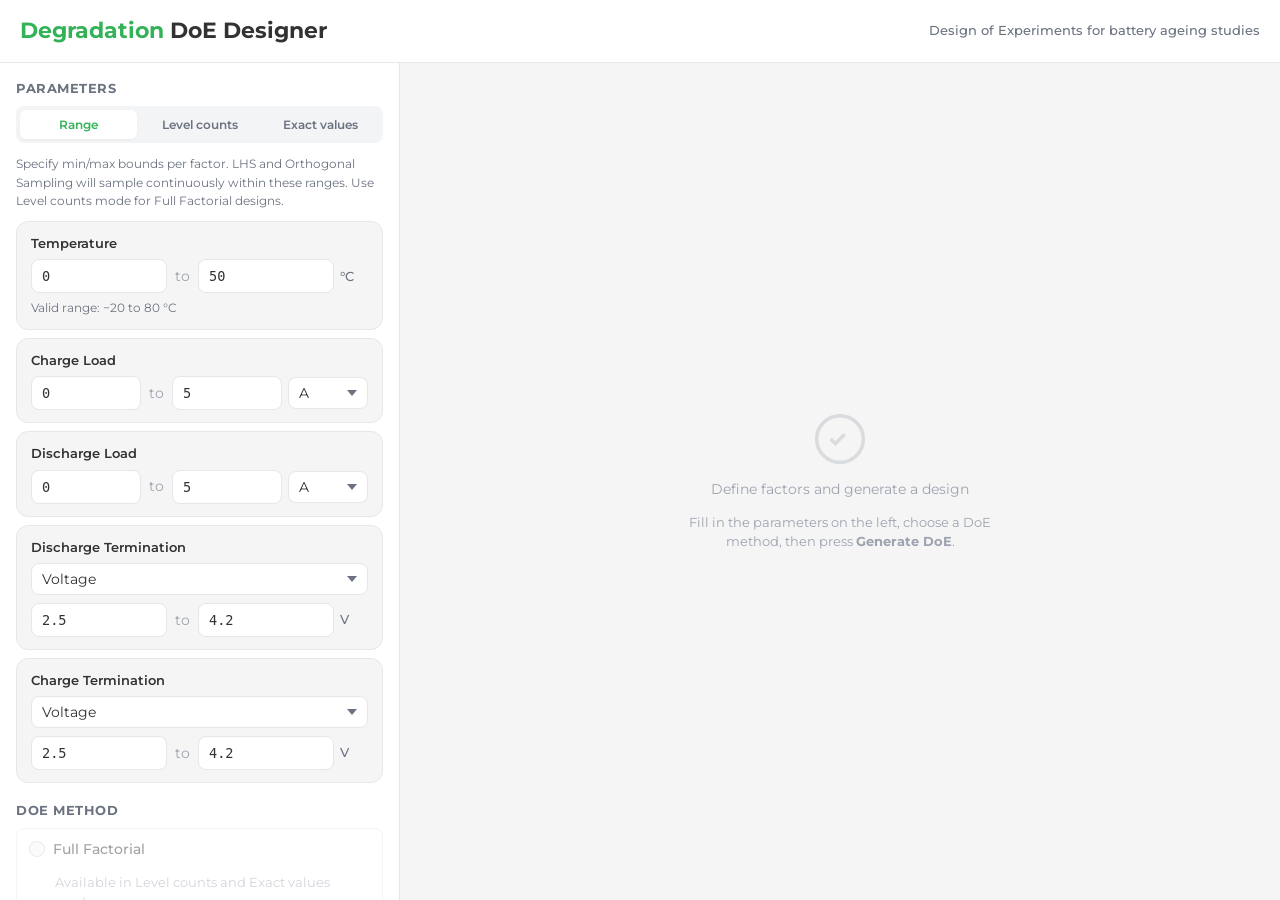
==== commit 37c14329: "Convert D-Optimal to I-Optimal Mechanical rename: state fields, HTML IDs/names/labels, generator fun" ====
--- a/doe-designer.html
+++ b/doe-designer.html
@@ -45,8 +45,8 @@
   methodParams: {
     samples:                20,
     orthogonalSubdivisions: 2,
-    dOptimalModel:          'main2fi',  // 'main' | 'main2fi'
-    dOptimalRuns:           17,         // user-editable; default = ceil(1.5 * paramCount)
+    iOptimalModel:          'main2fi',  // 'main' | 'main2fi'
+    iOptimalRuns:           17,         // user-editable; default = ceil(1.5 * paramCount)
   },
   repeats:        1,
   inputMode:      'range', // 'values' | 'counts' | 'range'
@@ -499,14 +499,14 @@
   return samples;
 }
 
-// ── D-Optimal helpers ──────────────────────────────────────────────────────
+// ── I-Optimal helpers ──────────────────────────────────────────────────────
 
 /**
  * Compute determinant and inverse of a small square matrix using Gauss-Jordan
  * elimination with partial pivoting. Returns { det, inv } where inv is null
  * and det is 0 if the matrix is singular (or near-singular within 1e-12).
  *
- * Sized for the small p × p (X'X) matrices used in D-Optimal (p ≤ 22 in this
+ * Sized for the small p × p (X'X) matrices used in I-Optimal (p ≤ 22 in this
  * project). For these sizes, Gauss-Jordan is fast (~30 µs at p=11) and clearer
  * than separate LU + back-substitution code.
  */
@@ -597,7 +597,7 @@
 }
 
 /**
- * Encode a candidate row as one row of the model matrix used by D-Optimal.
+ * Encode a candidate row as one row of the model matrix used by I-Optimal.
  *
  * Numeric and ordinal-treated factors are min/max scaled to [-1, 1]:
  *   coded = 2 * (raw - min) / (max - min) - 1
@@ -660,7 +660,7 @@
 }
 
 /** Number of model parameters for the given config. */
-function dOptimalParamCount(modelForm, activeCount) {
+function iOptimalParamCount(modelForm, activeCount) {
   const base = 1 + activeCount;
   if (modelForm !== 'main2fi') return base;
   return base + (activeCount * (activeCount - 1)) / 2;
@@ -864,43 +864,44 @@
 }
 
 /**
- * D-Optimal Design entry point. Runs five Fedorov-exchange restarts and
- * keeps the design with the largest |X'X|. Output rows match the existing
- * Full Factorial schema so renderTable / renderParCoords / downloadCSV /
- * computePlotAxis all work without modification.
+ * I-Optimal Design entry point. Runs five Fedorov-exchange restarts and
+ * keeps the design with the smallest trace((X'X)^-1 · W). Output rows match
+ * the existing Full Factorial schema so renderTable / renderParCoords /
+ * downloadCSV / computePlotAxis all work without modification.
  *
  * Throws an Error if every restart hits a singular start — caller should
  * surface this as a validation-style error.
  */
-function generateDOptimal(factors, modelForm, N) {
+function generateIOptimal(factors, modelForm, N) {
   const NUM_RESTARTS = 5;
 
   const activeIdxs = getActiveFactorIndices(factors);
   if (activeIdxs.length === 0) {
-    throw new Error('D-Optimal: at least one factor must have more than one level.');
+    throw new Error('I-Optimal: at least one factor must have more than one level.');
   }
   const C = buildCandidateSet(factors);
   if (N > C.length) {
-    throw new Error(`D-Optimal: requested ${N} runs exceeds the ${C.length} candidate points; D-Optimal cannot pick more rows than exist in the Cartesian product of the factor values.`);
-  }
-  const p = dOptimalParamCount(modelForm, activeIdxs.length);
+    throw new Error(`I-Optimal: requested ${N} runs exceeds the ${C.length} candidate points; I-Optimal cannot pick more rows than exist in the Cartesian product of the factor values.`);
+  }
+  const p = iOptimalParamCount(modelForm, activeIdxs.length);
   if (N < p) {
-    throw new Error(`D-Optimal: number of runs (N=${N}) must be ≥ N model parameters (p=${p}).`);
+    throw new Error(`I-Optimal: number of runs (N=${N}) must be ≥ N model parameters (p=${p}).`);
   }
 
   const M = encodeAsModelMatrix(C, factors, modelForm, activeIdxs);
+  const W = computeMomentsMatrix(M);
 
   let bestDesign = null;
-  let bestDet    = -Infinity;
+  let bestTrace  = Infinity;
   for (let r = 0; r < NUM_RESTARTS; r++) {
-    const result = fedorovExchange(M, N);
-    if (result.design !== null && result.det > bestDet) {
+    const result = fedorovExchange(M, N, 'I', W);
+    if (result.design !== null && result.trace < bestTrace) {
       bestDesign = result.design;
-      bestDet    = result.det;
+      bestTrace  = result.trace;
     }
   }
   if (bestDesign === null) {
-    throw new Error('D-Optimal: could not find a non-singular starting design — try increasing run count or reducing model complexity.');
+    throw new Error('I-Optimal: could not find a non-singular starting design — try increasing run count or reducing model complexity.');
   }
 
   return bestDesign.map((idx, i) => ({
@@ -1075,19 +1076,19 @@
     }
   }
 
-  if (state.method === 'dOptimal') {
-    const N = state.methodParams.dOptimalRuns;
+  if (state.method === 'iOptimal') {
+    const N = state.methodParams.iOptimalRuns;
     if (!Number.isInteger(N) || N < 1) {
-      errors.push('D-Optimal: number of runs must be a positive integer.');
+      errors.push('I-Optimal: number of runs must be a positive integer.');
     } else {
       const activeIdxs = getActiveFactorIndices(f);
       if (activeIdxs.length === 0) {
-        errors.push('D-Optimal: at least one factor must have more than one level.');
+        errors.push('I-Optimal: at least one factor must have more than one level.');
       } else {
-        const p = dOptimalParamCount(state.methodParams.dOptimalModel, activeIdxs.length);
+        const p = iOptimalParamCount(state.methodParams.iOptimalModel, activeIdxs.length);
         if (N < p) {
           errors.push(
-            `D-Optimal: number of runs (N=${N}) must be ≥ N model parameters (p=${p}) — increase runs or switch to a smaller model.`
+            `I-Optimal: number of runs (N=${N}) must be ≥ N model parameters (p=${p}) — increase runs or switch to a smaller model.`
           );
         }
         const candidateCount =
@@ -1097,16 +1098,16 @@
           f.termination.combinations.length;
         if (N > candidateCount) {
           errors.push(
-            `D-Optimal: requested ${N} runs exceeds the ${candidateCount.toLocaleString()} candidate points; D-Optimal cannot pick more rows than exist in the Cartesian product of the factor values.`
+            `I-Optimal: requested ${N} runs exceeds the ${candidateCount.toLocaleString()} candidate points; I-Optimal cannot pick more rows than exist in the Cartesian product of the factor values.`
           );
         } else if (candidateCount > 0 && N > 0.5 * candidateCount) {
           warnings.push(
-            `D-Optimal: requested >50% of the candidate points (${N}/${candidateCount.toLocaleString()}) — at this density the design approaches full factorial. Consider reducing N or using Full Factorial.`
+            `I-Optimal: requested >50% of the candidate points (${N}/${candidateCount.toLocaleString()}) — at this density the design approaches full factorial. Consider reducing N or using Full Factorial.`
           );
         }
         if (N > 100) {
           warnings.push(
-            `D-Optimal: ${N} runs is large — consider whether a screening design (LHS in Range mode) would suit better.`
+            `I-Optimal: ${N} runs is large — consider whether a screening design (LHS in Range mode) would suit better.`
           );
         }
       }
@@ -1182,8 +1183,8 @@
     runs = isRange
       ? generateOrthogonalContinuous(f, state.methodParams.orthogonalSubdivisions)
       : generateOrthogonal(f, state.methodParams.orthogonalSubdivisions);
-  } else if (state.method === 'dOptimal') {
-    runs = generateDOptimal(f, state.methodParams.dOptimalModel, state.methodParams.dOptimalRuns);
+  } else if (state.method === 'iOptimal') {
+    runs = generateIOptimal(f, state.methodParams.iOptimalModel, state.methodParams.iOptimalRuns);
   }
 
   state.results        = runs;
@@ -1226,19 +1227,19 @@
 
   const modelFormShort = mf => mf === 'main2fi' ? 'main+2FI' : 'main';
   const modelFormLong  = mf => mf === 'main2fi' ? 'main effects + 2-factor interactions' : 'main effects only';
-  const dM = state.methodParams.dOptimalModel;
-  const dN = state.methodParams.dOptimalRuns;
+  const iM = state.methodParams.iOptimalModel;
+  const iN = state.methodParams.iOptimalRuns;
   const methodShort = {
     fullFactorial: 'Full Factorial',
     lhs:           'Latin Hypercube',
     orthogonal:    `Orthogonal M=${state.methodParams.orthogonalSubdivisions}`,
-    dOptimal:      `D-Optimal ${modelFormShort(dM)}, N=${dN}`,
+    iOptimal:      `I-Optimal ${modelFormShort(iM)}, N=${iN}`,
   };
   const methodLong = {
     fullFactorial: 'Full Factorial',
     lhs:           'Latin Hypercube Sampling',
     orthogonal:    `Orthogonal Sampling (M=${state.methodParams.orthogonalSubdivisions})`,
-    dOptimal:      `D-Optimal Design (${modelFormLong(dM)}, N=${dN})`,
+    iOptimal:      `I-Optimal Design (${modelFormLong(iM)}, N=${iN})`,
   };
 
   if (statRuns)    statRuns.textContent    = nRuns;
@@ -2043,15 +2044,15 @@
 }
 
 /**
- * Recompute and display the D-Optimal info badge: candidate-set size,
+ * Recompute and display the I-Optimal info badge: candidate-set size,
  * parameter count, and minimum runs. Reads the active-factor count from
  * whichever input mode is active, mirroring updateOrthogonalBadge's
  * mode-aware reads.
  */
-function updateDOptimalBadge() {
-  const cEl   = document.getElementById('doptimal-candidate-count');
-  const pEl   = document.getElementById('doptimal-param-count');
-  const minEl = document.getElementById('doptimal-min-runs');
+function updateIOptimalBadge() {
+  const cEl   = document.getElementById('ioptimal-candidate-count');
+  const pEl   = document.getElementById('ioptimal-param-count');
+  const minEl = document.getElementById('ioptimal-min-runs');
   if (!cEl || !pEl || !minEl) return;
 
   // Sync first so we read the current values
@@ -2066,7 +2067,7 @@
     Math.max(f.dischargeLoad.values.length, 1) *
     Math.max(f.termination.combinations.length, 1);
   const activeIdxs = getActiveFactorIndices(f);
-  const p = dOptimalParamCount(state.methodParams.dOptimalModel, activeIdxs.length);
+  const p = iOptimalParamCount(state.methodParams.iOptimalModel, activeIdxs.length);
 
   cEl.textContent   = candidateCount.toLocaleString();
   pEl.textContent   = p.toString();
@@ -2077,7 +2078,7 @@
 
 /** Methods enabled in each input mode. */
 function getValidMethodsForMode(mode) {
-  return mode === 'range' ? ['lhs', 'orthogonal'] : ['fullFactorial', 'dOptimal'];
+  return mode === 'range' ? ['lhs', 'orthogonal'] : ['fullFactorial', 'iOptimal'];
 }
 
 /**
@@ -2176,36 +2177,36 @@
     state.methodParams.samples = parseInt(e.target.value, 10);
   });
 
-  // D-Optimal — track whether the user has manually edited the run-count input,
+  // I-Optimal — track whether the user has manually edited the run-count input,
   // so model-form switches only auto-update the field if it's still at default.
-  let userEditedDOptimalRuns = false;
-  const dOptimalRunsEl = document.getElementById('input-doptimal-runs');
-  if (dOptimalRunsEl) {
-    dOptimalRunsEl.addEventListener('input', e => {
+  let userEditedIOptimalRuns = false;
+  const iOptimalRunsEl = document.getElementById('input-ioptimal-runs');
+  if (iOptimalRunsEl) {
+    iOptimalRunsEl.addEventListener('input', e => {
       const v = parseInt(e.target.value, 10);
-      state.methodParams.dOptimalRuns = Number.isInteger(v) ? v : 1;
-      userEditedDOptimalRuns = true;
+      state.methodParams.iOptimalRuns = Number.isInteger(v) ? v : 1;
+      userEditedIOptimalRuns = true;
     });
   }
 
-  // D-Optimal model-form radios
-  document.querySelectorAll('input[name="doptimal-model"]').forEach(radio => {
+  // I-Optimal model-form radios
+  document.querySelectorAll('input[name="ioptimal-model"]').forEach(radio => {
     radio.addEventListener('change', () => {
-      state.methodParams.dOptimalModel = radio.value;
-      updateDOptimalBadge();
+      state.methodParams.iOptimalModel = radio.value;
+      updateIOptimalBadge();
       // Auto-recompute the run-count default if user hasn't manually edited
-      if (!userEditedDOptimalRuns && dOptimalRunsEl) {
+      if (!userEditedIOptimalRuns && iOptimalRunsEl) {
         const activeIdxs = getActiveFactorIndices(state.factors);
-        const p = dOptimalParamCount(radio.value, activeIdxs.length);
+        const p = iOptimalParamCount(radio.value, activeIdxs.length);
         const newDefault = Math.ceil(1.5 * p);
-        state.methodParams.dOptimalRuns = newDefault;
-        dOptimalRunsEl.value = newDefault;
+        state.methodParams.iOptimalRuns = newDefault;
+        iOptimalRunsEl.value = newDefault;
       }
     });
   });
 
   // Run an initial badge update so the panel shows correct numbers when first opened
-  updateDOptimalBadge();
+  updateIOptimalBadge();
 
   // Orthogonal sampling — subdivisions per factor (M)
   const orthInput = document.getElementById('input-orthogonal-subdivisions');
@@ -2218,18 +2219,18 @@
   }
 
   // The "total runs" badge depends on both M and on how many factors vary.
-  // Refresh it (and the D-Optimal badge) whenever any input in the left panel
+  // Refresh it (and the I-Optimal badge) whenever any input in the left panel
   // changes, or when combo rows are added/removed.
   const panel = document.querySelector('.panel');
   if (panel) panel.addEventListener('input', () => {
     updateOrthogonalBadge();
-    updateDOptimalBadge();
+    updateIOptimalBadge();
   });
   const comboList = document.getElementById('term-combo-list');
   if (comboList) {
     new MutationObserver(() => {
       updateOrthogonalBadge();
-      updateDOptimalBadge();
+      updateIOptimalBadge();
     }).observe(comboList, { childList: true });
   }
 
@@ -3519,29 +3520,29 @@
 
       <div class="method-option">
         <label class="method-label">
-          <input type="radio" name="doe-method" id="radio-dOptimal" value="dOptimal" />
-          D-Optimal Design
+          <input type="radio" name="doe-method" id="radio-iOptimal" value="iOptimal" />
+          I-Optimal Design
         </label>
         <p class="method-disabled-hint">Available in Level counts and Exact values modes.</p>
-        <div class="method-extra hidden" id="extra-dOptimal">
+        <div class="method-extra hidden" id="extra-iOptimal">
           <div class="method-param-row">
             <label>Model form</label>
             <div class="model-form-group">
-              <label><input type="radio" name="doptimal-model" value="main" /> Main effects only</label>
-              <label><input type="radio" name="doptimal-model" value="main2fi" checked /> Main effects + 2-factor interactions</label>
+              <label><input type="radio" name="ioptimal-model" value="main" /> Main effects only</label>
+              <label><input type="radio" name="ioptimal-model" value="main2fi" checked /> Main effects + 2-factor interactions</label>
             </div>
           </div>
           <div class="method-param-row">
-            <label for="input-doptimal-runs">Number of runs</label>
-            <input type="number" id="input-doptimal-runs" class="param-input" value="17" min="1" step="1" />
+            <label for="input-ioptimal-runs">Number of runs</label>
+            <input type="number" id="input-ioptimal-runs" class="param-input" value="17" min="1" step="1" />
           </div>
           <p class="method-result-badge">
-            Candidate points: <strong id="doptimal-candidate-count">—</strong>
-            &nbsp;·&nbsp; Parameters: <strong id="doptimal-param-count">11</strong>
-            &nbsp;·&nbsp; Min runs: <strong id="doptimal-min-runs">11</strong>
+            Candidate points: <strong id="ioptimal-candidate-count">—</strong>
+            &nbsp;·&nbsp; Parameters: <strong id="ioptimal-param-count">11</strong>
+            &nbsp;·&nbsp; Min runs: <strong id="ioptimal-min-runs">11</strong>
           </p>
           <p class="method-extra-hint">
-            Algorithmically constructs a design that maximises |X'X| of the model matrix — useful when run count is fixed or the design space is irregular. Uses Fedorov exchange with 5 random restarts. Each Generate gives a fresh design.
+            Algorithmically constructs a design that minimises the average prediction variance over the candidate region — useful when run count is fixed and you care most about how well the design predicts within the region of interest. Uses Fedorov exchange with 5 random restarts. Each Generate gives a fresh design.
           </p>
         </div>
       </div>
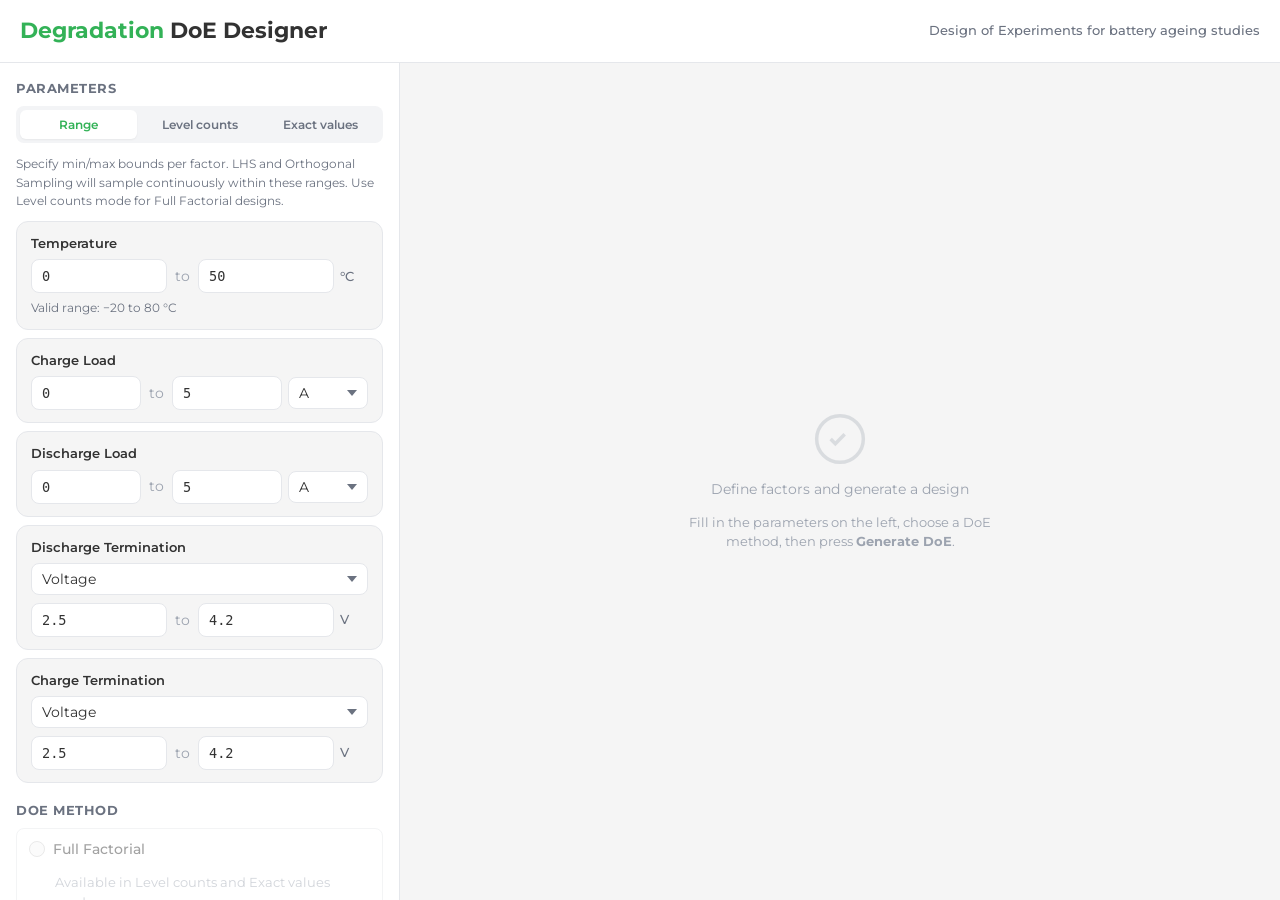
==== commit e76ab31e: "Add hidden Avg. variance stat cell to summary row CSS class .summary-stat-iOptimal hides the cell by" ====
--- a/doe-designer.html
+++ b/doe-designer.html
@@ -53,6 +53,7 @@
   plotTab:        '3d',     // '3d' | '2d'
   highlightedRun: null,     // run number highlighted in parcoords, or null
   results:        null,
+  iOptimalTrace:  null,     // populated by generateIOptimal; null otherwise
 };
 
 // ── Helpers ────────────────────────────────────────────────────────────────
@@ -865,9 +866,15 @@
 
 /**
  * I-Optimal Design entry point. Runs five Fedorov-exchange restarts and
- * keeps the design with the smallest trace((X'X)^-1 · W). Output rows match
- * the existing Full Factorial schema so renderTable / renderParCoords /
- * downloadCSV / computePlotAxis all work without modification.
+ * keeps the design with the smallest trace((X'X)^-1 · W).
+ *
+ * Returns { runs, trace }:
+ *   - runs:  Array of run objects matching the Full Factorial schema, so
+ *            renderTable / renderParCoords / downloadCSV / computePlotAxis
+ *            work without modification.
+ *   - trace: Final I-criterion value = trace((X'X)^-1 · W) for the chosen
+ *            design. Used to surface the average prediction variance in the
+ *            summary row.
  *
  * Throws an Error if every restart hits a singular start — caller should
  * surface this as a validation-style error.
@@ -904,7 +911,7 @@
     throw new Error('I-Optimal: could not find a non-singular starting design — try increasing run count or reducing model complexity.');
   }
 
-  return bestDesign.map((idx, i) => ({
+  const runs = bestDesign.map((idx, i) => ({
     run:            i + 1,
     temperature:    C[idx].temperature,
     chargeLoad:     C[idx].chargeLoad,
@@ -912,6 +919,7 @@
     termCombo:      C[idx].termCombo,
     termComboIndex: C[idx].termComboIndex,
   }));
+  return { runs, trace: bestTrace };
 }
 
 // ── Validation ─────────────────────────────────────────────────────────────
@@ -1173,6 +1181,7 @@
   const f = state.factors;
   const isRange = state.inputMode === 'range';
   let runs;
+  state.iOptimalTrace = null;
   if (state.method === 'fullFactorial') {
     runs = generateFullFactorial(f);
   } else if (state.method === 'lhs') {
@@ -1184,7 +1193,9 @@
       ? generateOrthogonalContinuous(f, state.methodParams.orthogonalSubdivisions)
       : generateOrthogonal(f, state.methodParams.orthogonalSubdivisions);
   } else if (state.method === 'iOptimal') {
-    runs = generateIOptimal(f, state.methodParams.iOptimalModel, state.methodParams.iOptimalRuns);
+    const out = generateIOptimal(f, state.methodParams.iOptimalModel, state.methodParams.iOptimalRuns);
+    runs = out.runs;
+    state.iOptimalTrace = out.trace;
   }
 
   state.results        = runs;
@@ -3125,6 +3136,8 @@
   padding-top: 6px;
 }
 .summary-stat.accent-green .summary-value { color: var(--green); }
+.summary-stat-iOptimal { display: none; }
+.plot-summary.show-variance .summary-stat-iOptimal { display: flex; }
 
 /* ── DoE conditions table ── */
 .table-cell {
@@ -3615,6 +3628,10 @@
             <span class="summary-label">Total cells</span>
             <span class="summary-value" id="stat-cells">—</span>
           </div>
+          <div class="summary-stat summary-stat-iOptimal">
+            <span class="summary-label">Avg. variance</span>
+            <span class="summary-value" id="stat-variance">—</span>
+          </div>
           <div class="summary-stat">
             <span class="summary-label">Method</span>
             <span class="summary-value summary-value-text" id="stat-method">—</span>
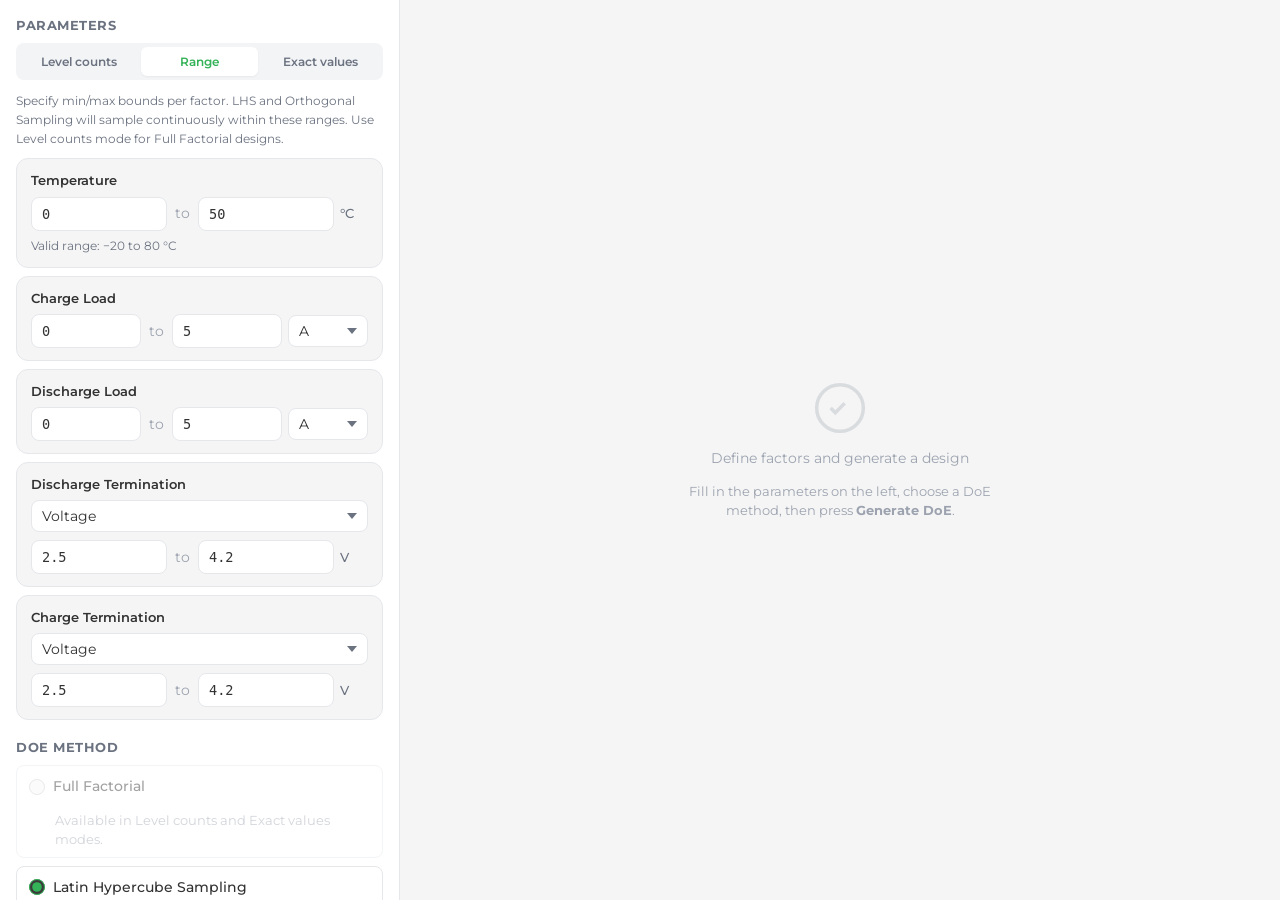
==== commit 93a54caf: "Reorder mode tabs and remove top header Mode tabs now read Level counts → Range → Exact values; Rang" ====
--- a/doe-designer.html
+++ b/doe-designer.html
@@ -1222,13 +1222,16 @@
   const statRuns       = document.getElementById('stat-runs');
   const statRepeats    = document.getElementById('stat-repeats');
   const statCells      = document.getElementById('stat-cells');
+  const statVariance   = document.getElementById('stat-variance');
   const statMethod     = document.getElementById('stat-method');
+  const plotSummary    = document.querySelector('.plot-summary');
   const resultsSummary = document.getElementById('results-summary');
 
   if (!state.results) {
-    [statRuns, statRepeats, statCells, statMethod].forEach(el => {
+    [statRuns, statRepeats, statCells, statVariance, statMethod].forEach(el => {
       if (el) el.textContent = '—';
     });
+    if (plotSummary) plotSummary.classList.remove('show-variance');
     if (resultsSummary) resultsSummary.textContent = '';
     return;
   }
@@ -1261,6 +1264,14 @@
   if (resultsSummary) {
     resultsSummary.textContent =
       `${nRuns} run${nRuns !== 1 ? 's' : ''} · ${nCells} cell${nCells !== 1 ? 's' : ''} · ${methodLong[state.method]}`;
+  }
+
+  if (state.method === 'iOptimal' && state.iOptimalTrace !== null) {
+    if (statVariance) statVariance.textContent = fmt(state.iOptimalTrace);
+    if (plotSummary)  plotSummary.classList.add('show-variance');
+  } else {
+    if (statVariance) statVariance.textContent = '—';
+    if (plotSummary)  plotSummary.classList.remove('show-variance');
   }
 }
 
@@ -3232,11 +3243,6 @@
 </head>
 <body>
 
-<div class="header">
-  <h1><span class="accent">Degradation</span> DoE Designer</h1>
-  <span class="subtitle">Design of Experiments for battery ageing studies</span>
-</div>
-
 <div class="main">
 
   <!-- ═══════════════════════════════════════════════════════
@@ -3250,8 +3256,8 @@
 
       <!-- Input mode toggle -->
       <div class="mode-toggle" role="tablist" aria-label="Input mode">
+        <button type="button" class="mode-btn" data-mode="counts" role="tab">Level counts</button>
         <button type="button" class="mode-btn active" data-mode="range" role="tab">Range</button>
-        <button type="button" class="mode-btn" data-mode="counts" role="tab">Level counts</button>
         <button type="button" class="mode-btn" data-mode="values" role="tab">Exact values</button>
       </div>
 
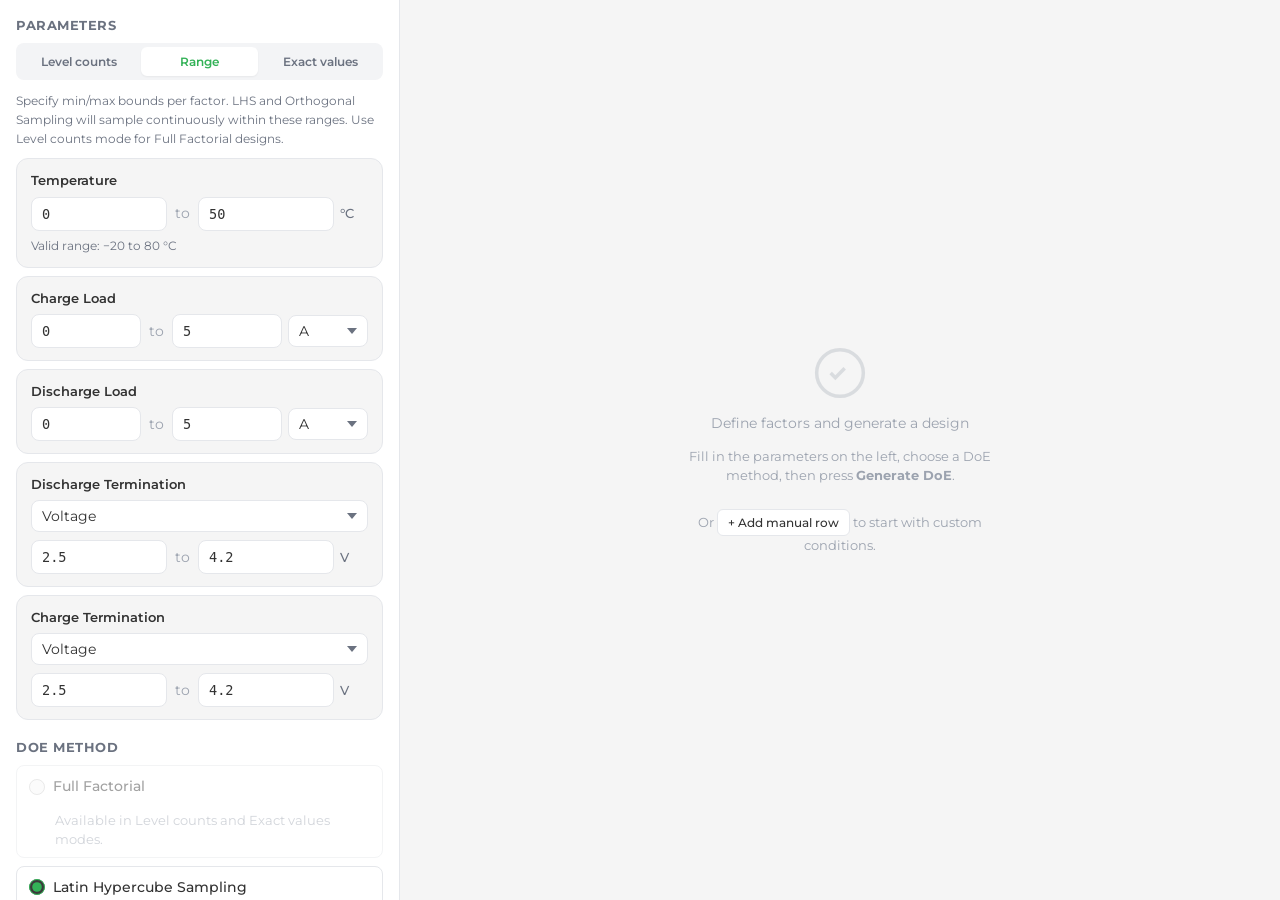
==== commit d0571dc1: "Add manual row feature" ====
--- a/doe-designer.html
+++ b/doe-designer.html
@@ -45,14 +45,17 @@
   methodParams: {
     samples:                20,
     orthogonalSubdivisions: 2,
-    iOptimalModel:          'main2fi',  // 'main' | 'main2fi'
+    iOptimalModel:          'main2fi',  // 'main' | 'main2fi' | 'custom'
     iOptimalRuns:           17,         // user-editable; default = ceil(1.5 * paramCount)
+    iOptimalCustomFormula:  '',         // raw user-typed formula when iOptimalModel === 'custom'
   },
   repeats:        1,
   inputMode:      'range', // 'values' | 'counts' | 'range'
   plotTab:        '3d',     // '3d' | '2d'
   highlightedRun: null,     // run number highlighted in parcoords, or null
-  results:        null,
+  results:        null,     // generated runs only (algorithmic output)
+  manualRuns:     [],       // user-added rows; persist across regenerates
+  manualIdSeq:    0,        // monotonic counter for stable manual row IDs
   iOptimalTrace:  null,     // populated by generateIOptimal; null otherwise
 };
 
@@ -611,7 +614,7 @@
  * row vector. The function captures the per-factor min/max so it doesn't
  * recompute them per candidate.
  */
-function makeRowEncoder(factors, modelForm, activeIdxs) {
+function makeRowEncoder(factors, modelForm, activeIdxs, customTerms = null, quadIdxs = null) {
   const lists = [
     factors.temperature.values,
     factors.chargeLoad.values,
@@ -636,16 +639,43 @@
   };
 
   return function encodeRow(candidate) {
+    if (modelForm === 'custom') {
+      const coded = [
+        code(rawAccessors[0](candidate), 0),
+        code(rawAccessors[1](candidate), 1),
+        code(rawAccessors[2](candidate), 2),
+        code(rawAccessors[3](candidate), 3),
+      ];
+      const row = [1];  // intercept
+      for (const term of (customTerms || [])) {
+        let v = 1;
+        for (let k = 0; k < 4; k++) {
+          if (term.powers[k] === 0) continue;
+          v *= Math.pow(coded[k], term.powers[k]);
+        }
+        row.push(v);
+      }
+      return row;
+    }
     const codedActive = activeIdxs.map(idx => code(rawAccessors[idx](candidate), idx));
     const row = [1];  // intercept
     for (const v of codedActive) row.push(v);
-    if (modelForm === 'main2fi') {
+    if (modelForm === 'main2fi' || modelForm === 'main2fiQuad') {
       for (let i = 0; i < codedActive.length; i++) {
         for (let j = i + 1; j < codedActive.length; j++) {
           row.push(codedActive[i] * codedActive[j]);
         }
       }
     }
+    if (modelForm === 'main2fiQuad' && quadIdxs) {
+      for (const fi of quadIdxs) {
+        const pos = activeIdxs.indexOf(fi);
+        if (pos >= 0) {
+          const v = codedActive[pos];
+          row.push(v * v);
+        }
+      }
+    }
     return row;
   };
 }
@@ -655,16 +685,144 @@
  * arrays, sized |C| × p. p = 1 + activeCount  for 'main',
  *                       1 + activeCount + C(activeCount, 2)  for 'main2fi'.
  */
-function encodeAsModelMatrix(candidates, factors, modelForm, activeIdxs) {
-  const encodeRow = makeRowEncoder(factors, modelForm, activeIdxs);
+function encodeAsModelMatrix(candidates, factors, modelForm, activeIdxs, customTerms = null, quadIdxs = null) {
+  const encodeRow = makeRowEncoder(factors, modelForm, activeIdxs, customTerms, quadIdxs);
   return candidates.map(encodeRow);
 }
 
+/**
+ * Indices (into the canonical 4-factor list) of factors that have ≥3 distinct
+ * levels — i.e. the factors that can support a quadratic (x²) column without
+ * collapsing to the constant 1 (which would be collinear with the intercept).
+ */
+function getQuadFactorIndices(factors) {
+  const lengths = [
+    factors.temperature.values.length,
+    factors.chargeLoad.values.length,
+    factors.dischargeLoad.values.length,
+    factors.termination.combinations.length,
+  ];
+  const out = [];
+  for (let i = 0; i < 4; i++) if (lengths[i] >= 3) out.push(i);
+  return out;
+}
+
 /** Number of model parameters for the given config. */
-function iOptimalParamCount(modelForm, activeCount) {
+function iOptimalParamCount(modelForm, activeCount, customTerms = null, quadCount = 0) {
+  if (modelForm === 'custom') {
+    return 1 + (customTerms ? customTerms.length : 0);
+  }
   const base = 1 + activeCount;
-  if (modelForm !== 'main2fi') return base;
-  return base + (activeCount * (activeCount - 1)) / 2;
+  if (modelForm === 'main') return base;
+  const twofi = base + (activeCount * (activeCount - 1)) / 2;
+  if (modelForm === 'main2fi') return twofi;
+  if (modelForm === 'main2fiQuad') return twofi + quadCount;
+  return base;
+}
+
+/**
+ * Parse a user-typed I-Optimal model formula into a list of terms.
+ *
+ * Grammar (case-insensitive on names):
+ *   formula  := term ((',' | '+') term)*
+ *   term     := factorPow ('*' factorPow)*
+ *   factorPow:= name ('^' integer)?
+ *   name     := 'Temp' | 'CL' | 'DL' | 'Term'
+ *
+ * The intercept is implicit and never written. Whitespace is ignored.
+ * Each term becomes a coded model column whose value is the product of the
+ * coded factor values raised to the specified powers. Returns
+ * { terms } on success or { error } on the first parse / validation failure.
+ *
+ * Validation rules:
+ *  - all referenced factor names must be one of {Temp, CL, DL, Term}
+ *  - referenced factors must be active (more than one level)
+ *  - no powers ≥ 2 on factors with fewer than 3 distinct levels
+ *    (with only 2 levels coded ±1, x² is constant and collinear with intercept)
+ *  - no duplicate terms (same powers vector)
+ */
+function parseCustomModel(input, factors) {
+  const NAMES = ['Temp', 'CL', 'DL', 'Term'];
+  const NAMES_LC = NAMES.map(n => n.toLowerCase());
+  const lengths = [
+    factors.temperature.values.length,
+    factors.chargeLoad.values.length,
+    factors.dischargeLoad.values.length,
+    factors.termination.combinations.length,
+  ];
+
+  const raw = (input || '').trim();
+  if (raw === '') {
+    return { error: 'Custom model: enter at least one term (e.g. "Temp, CL, DL, CL*DL").' };
+  }
+
+  const pieces = raw.split(/[,+]/).map(s => s.trim()).filter(s => s.length > 0);
+  if (pieces.length === 0) {
+    return { error: 'Custom model: no terms found.' };
+  }
+
+  const terms = [];
+  const seen = new Map();  // powers-key -> canonical label of the prior occurrence
+
+  for (const piece of pieces) {
+    const factorTokens = piece.split('*').map(s => s.trim());
+    if (factorTokens.some(t => t === '')) {
+      return { error: `Custom model: malformed term "${piece}" (check for stray "*").` };
+    }
+    const powers = [0, 0, 0, 0];
+    for (const tok of factorTokens) {
+      let name, kStr;
+      const caretIdx = tok.indexOf('^');
+      if (caretIdx >= 0) {
+        name = tok.slice(0, caretIdx).trim();
+        kStr = tok.slice(caretIdx + 1).trim();
+      } else {
+        name = tok;
+        kStr = '1';
+      }
+      const idx = NAMES_LC.indexOf(name.toLowerCase());
+      if (idx < 0) {
+        return { error: `Custom model: unknown factor "${name}" in term "${piece}". Use Temp, CL, DL, or Term.` };
+      }
+      if (!/^\d+$/.test(kStr)) {
+        return { error: `Custom model: invalid power "${kStr}" in term "${piece}". Powers must be positive integers.` };
+      }
+      const k = parseInt(kStr, 10);
+      if (k < 1) {
+        return { error: `Custom model: power must be ≥ 1 in term "${piece}".` };
+      }
+      powers[idx] += k;
+    }
+
+    if (powers.every(p => p === 0)) {
+      return { error: `Custom model: term "${piece}" is empty.` };
+    }
+
+    for (let i = 0; i < 4; i++) {
+      if (powers[i] === 0) continue;
+      if (lengths[i] <= 1) {
+        return { error: `Custom model: term "${piece}" references ${NAMES[i]}, which is held constant (only one level).` };
+      }
+      if (powers[i] >= 2 && lengths[i] < 3) {
+        return { error: `Custom model: term "${piece}" uses ${NAMES[i]}^${powers[i]}, but ${NAMES[i]} has only ${lengths[i]} level(s). Squared (or higher) terms need ≥3 distinct levels.` };
+      }
+    }
+
+    const labelParts = [];
+    for (let i = 0; i < 4; i++) {
+      if (powers[i] === 0) continue;
+      labelParts.push(powers[i] === 1 ? NAMES[i] : `${NAMES[i]}^${powers[i]}`);
+    }
+    const canonical = labelParts.join('*');
+    const key = powers.join(',');
+    if (seen.has(key)) {
+      return { error: `Custom model: duplicate term "${piece}" (already specified as "${seen.get(key)}").` };
+    }
+    seen.set(key, canonical);
+    terms.push({ powers, label: canonical });
+  }
+
+  return { terms };
 }
 
 /**
@@ -879,7 +1037,7 @@
  * Throws an Error if every restart hits a singular start — caller should
  * surface this as a validation-style error.
  */
-function generateIOptimal(factors, modelForm, N) {
+function generateIOptimal(factors, modelForm, N, customTerms = null) {
   const NUM_RESTARTS = 5;
 
   const activeIdxs = getActiveFactorIndices(factors);
@@ -890,12 +1048,13 @@
   if (N > C.length) {
     throw new Error(`I-Optimal: requested ${N} runs exceeds the ${C.length} candidate points; I-Optimal cannot pick more rows than exist in the Cartesian product of the factor values.`);
   }
-  const p = iOptimalParamCount(modelForm, activeIdxs.length);
+  const activeQuadIdxs = getQuadFactorIndices(factors).filter(i => activeIdxs.includes(i));
+  const p = iOptimalParamCount(modelForm, activeIdxs.length, customTerms, activeQuadIdxs.length);
   if (N < p) {
     throw new Error(`I-Optimal: number of runs (N=${N}) must be ≥ N model parameters (p=${p}).`);
   }
 
-  const M = encodeAsModelMatrix(C, factors, modelForm, activeIdxs);
+  const M = encodeAsModelMatrix(C, factors, modelForm, activeIdxs, customTerms, activeQuadIdxs);
   const W = computeMomentsMatrix(M);
 
   let bestDesign = null;
@@ -1093,11 +1252,28 @@
       if (activeIdxs.length === 0) {
         errors.push('I-Optimal: at least one factor must have more than one level.');
       } else {
-        const p = iOptimalParamCount(state.methodParams.iOptimalModel, activeIdxs.length);
-        if (N < p) {
-          errors.push(
-            `I-Optimal: number of runs (N=${N}) must be ≥ N model parameters (p=${p}) — increase runs or switch to a smaller model.`
+        let customTerms = null;
+        if (state.methodParams.iOptimalModel === 'custom') {
+          const parsed = parseCustomModel(state.methodParams.iOptimalCustomFormula, f);
+          if (parsed.error) {
+            errors.push(parsed.error);
+          } else {
+            customTerms = parsed.terms;
+          }
+        }
+        const activeQuadIdxs = getQuadFactorIndices(f).filter(i => activeIdxs.includes(i));
+        if (state.methodParams.iOptimalModel === 'main2fiQuad' && activeQuadIdxs.length === 0) {
+          warnings.push(
+            'I-Optimal: model includes quadratic terms but no active factor has ≥3 distinct levels — quadratic columns will be skipped, so the design is effectively main + 2FI.'
           );
+        }
+        const p = iOptimalParamCount(state.methodParams.iOptimalModel, activeIdxs.length, customTerms, activeQuadIdxs.length);
+        if (state.methodParams.iOptimalModel !== 'custom' || customTerms !== null) {
+          if (N < p) {
+            errors.push(
+              `I-Optimal: number of runs (N=${N}) must be ≥ N model parameters (p=${p}) — increase runs or switch to a smaller model.`
+            );
+          }
         }
         const candidateCount =
           f.temperature.values.length *
@@ -1193,7 +1369,12 @@
       ? generateOrthogonalContinuous(f, state.methodParams.orthogonalSubdivisions)
       : generateOrthogonal(f, state.methodParams.orthogonalSubdivisions);
   } else if (state.method === 'iOptimal') {
-    const out = generateIOptimal(f, state.methodParams.iOptimalModel, state.methodParams.iOptimalRuns);
+    let customTerms = null;
+    if (state.methodParams.iOptimalModel === 'custom') {
+      const parsed = parseCustomModel(state.methodParams.iOptimalCustomFormula, f);
+      customTerms = parsed.terms || null;
+    }
+    const out = generateIOptimal(f, state.methodParams.iOptimalModel, state.methodParams.iOptimalRuns, customTerms);
     runs = out.runs;
     state.iOptimalTrace = out.trace;
   }
@@ -1201,14 +1382,7 @@
   state.results        = runs;
   state.highlightedRun = null;
 
-  document.getElementById('results').classList.remove('hidden');
-
-  updateExperimentDisplays();
-
-  renderTable(runs);
-  renderPlots(runs);
-  renderParCoords(runs);
-
+  refreshAllResults();
   document.getElementById('results').scrollIntoView({ behavior: 'smooth', block: 'start' });
 }
 
@@ -1227,7 +1401,7 @@
   const plotSummary    = document.querySelector('.plot-summary');
   const resultsSummary = document.getElementById('results-summary');
 
-  if (!state.results) {
+  if (!hasAnyRuns()) {
     [statRuns, statRepeats, statCells, statVariance, statMethod].forEach(el => {
       if (el) el.textContent = '—';
     });
@@ -1236,11 +1410,22 @@
     return;
   }
 
-  const nRuns  = state.results.length;
-  const nCells = nRuns * state.repeats;
-
-  const modelFormShort = mf => mf === 'main2fi' ? 'main+2FI' : 'main';
-  const modelFormLong  = mf => mf === 'main2fi' ? 'main effects + 2-factor interactions' : 'main effects only';
+  const combined = getCombinedRuns();
+  const nRuns    = combined.length;
+  const nCells   = nRuns * state.repeats;
+
+  const modelFormShort = mf => {
+    if (mf === 'main2fi')      return 'main+2FI';
+    if (mf === 'main2fiQuad')  return 'main+2FI+quad';
+    if (mf === 'custom')       return 'custom';
+    return 'main';
+  };
+  const modelFormLong = mf => {
+    if (mf === 'main2fi')      return 'main effects + 2-factor interactions';
+    if (mf === 'main2fiQuad')  return 'main effects + 2-factor interactions + quadratic terms';
+    if (mf === 'custom')       return 'custom formula';
+    return 'main effects only';
+  };
   const iM = state.methodParams.iOptimalModel;
   const iN = state.methodParams.iOptimalRuns;
   const methodShort = {
@@ -1275,6 +1460,129 @@
   }
 }
 
+// ── Manual rows ────────────────────────────────────────────────────────────
+
+/** True when any rows exist from either source. */
+function hasAnyRuns() {
+  return (state.results && state.results.length > 0)
+      || (state.manualRuns && state.manualRuns.length > 0);
+}
+
+/**
+ * Generated rows + manual rows in display order, each tagged with `source` and
+ * renumbered with sequential `run` indices. Plot/table/CSV consumers always go
+ * through this — manual rows persist across regenerates and always come after
+ * the latest generated set.
+ */
+function getCombinedRuns() {
+  const gen = (state.results || []).map(r => ({ ...r, source: 'generated' }));
+  const man = (state.manualRuns || []).map(r => ({ ...r, source: 'manual' }));
+  return [...gen, ...man].map((r, i) => ({ ...r, run: i + 1 }));
+}
+
+/**
+ * Build a sensible default manual row for the current input mode. Schema must
+ * match what the existing generators emit for that mode so plotters / CSV /
+ * table renderers don't need a separate code path.
+ */
+function makeDefaultManualRow() {
+  const f  = state.factors;
+  const id = ++state.manualIdSeq;
+  const mid = (lo, hi) => (Number.isFinite(lo) && Number.isFinite(hi)) ? (lo + hi) / 2 : 0;
+  const first = arr => (arr && arr.length > 0) ? arr[0] : 0;
+
+  if (state.inputMode === 'counts') {
+    return {
+      manualId: id,
+      temperature:    1,
+      chargeLoad:     1,
+      dischargeLoad:  1,
+      termComboIndex: 1,
+      termCombo:      f.termination.combinations[0] || null,
+    };
+  }
+  if (state.inputMode === 'range') {
+    const r = f.termination.range;
+    return {
+      manualId: id,
+      temperature:        mid(f.temperature.range.min, f.temperature.range.max),
+      chargeLoad:         mid(f.chargeLoad.range.min,  f.chargeLoad.range.max),
+      dischargeLoad:      mid(f.dischargeLoad.range.min, f.dischargeLoad.range.max),
+      dischargeTermType:  r.discharge.type,
+      dischargeTermValue: mid(r.discharge.min, r.discharge.max),
+      chargeTermType:     r.charge.type,
+      chargeTermValue:    mid(r.charge.min, r.charge.max),
+    };
+  }
+  // values mode
+  return {
+    manualId: id,
+    temperature:    first(f.temperature.values),
+    chargeLoad:     first(f.chargeLoad.values),
+    dischargeLoad:  first(f.dischargeLoad.values),
+    termComboIndex: 1,
+    termCombo:      f.termination.combinations[0] || null,
+  };
+}
+
+/** Re-render everything that depends on the run set. */
+function refreshAllResults() {
+  const combined = getCombinedRuns();
+  const resultsEl = document.getElementById('results');
+  const emptyEl   = document.getElementById('emptyState');
+  if (hasAnyRuns()) {
+    if (resultsEl) resultsEl.classList.remove('hidden');
+    if (emptyEl)   emptyEl.classList.add('hidden');
+  } else {
+    if (resultsEl) resultsEl.classList.add('hidden');
+    if (emptyEl)   emptyEl.classList.remove('hidden');
+  }
+  updateExperimentDisplays();
+  if (combined.length > 0) {
+    renderTable(combined);
+    renderPlots(combined);
+    renderParCoords(combined);
+  }
+}
+
+/** Append a fresh manual row and refresh. */
+function addManualRow() {
+  state.manualRuns.push(makeDefaultManualRow());
+  refreshAllResults();
+}
+
+/** Remove a manual row by manualId and refresh. */
+function deleteManualRow(manualId) {
+  state.manualRuns = state.manualRuns.filter(r => r.manualId !== manualId);
+  refreshAllResults();
+}
+
+/**
+ * Update a single field on the manual row identified by manualId. Coerces
+ * numeric fields via parseFloat; for termComboIndex it also refreshes the
+ * stashed termCombo object so plotters/CSV stay coherent.
+ */
+function updateManualRowField(manualId, field, rawValue) {
+  const row = state.manualRuns.find(r => r.manualId === manualId);
+  if (!row) return;
+  const numericFields = new Set([
+    'temperature', 'chargeLoad', 'dischargeLoad',
+    'dischargeTermValue', 'chargeTermValue',
+    'termComboIndex',
+  ]);
+  if (numericFields.has(field)) {
+    const v = parseFloat(rawValue);
+    row[field] = Number.isFinite(v) ? v : 0;
+    if (field === 'termComboIndex') {
+      const combos = state.factors.termination.combinations;
+      row.termCombo = combos[row[field] - 1] || null;
+    }
+  } else {
+    row[field] = rawValue;
+  }
+  refreshAllResults();
+}
+
 // ── Table rendering ────────────────────────────────────────────────────────
 
 function renderTable(runs) {
@@ -1282,11 +1590,18 @@
   const isCounts = state.inputMode === 'counts';
   const isRange  = state.inputMode === 'range';
 
-  let headers, getCells;
+  // Schema = ordered list of column definitions:
+  //   { header: string, field?: string, kind: 'text'|'number'|'comboSelect'|'static',
+  //     get: (r) => display value (text mode), readOnly?: bool }
+  let schema;
 
   if (isCounts) {
-    headers = ['Run', 'Temperature', 'Charge Load', 'Discharge Load', 'Termination'];
-    getCells = r => [r.run, r.temperature, r.chargeLoad, r.dischargeLoad, r.termComboIndex];
+    schema = [
+      { header: 'Temperature',    field: 'temperature',    kind: 'number', get: r => r.temperature },
+      { header: 'Charge Load',    field: 'chargeLoad',     kind: 'number', get: r => r.chargeLoad },
+      { header: 'Discharge Load', field: 'dischargeLoad',  kind: 'number', get: r => r.dischargeLoad },
+      { header: 'Termination',    field: 'termComboIndex', kind: 'comboSelect', get: r => r.termComboIndex },
+    ];
   } else if (isRange) {
     const chargeUnit = f.chargeLoad.unit;
     const dischUnit  = f.dischargeLoad.unit;
@@ -1294,49 +1609,40 @@
     const cType      = f.termination.range.charge.type;
     const dUnit      = TERMINATION_UNITS[dType] || '';
     const cUnit      = TERMINATION_UNITS[cType] || '';
-    headers = [
-      'Run',
-      'Temperature (°C)',
-      `Charge Load (${chargeUnit})`,
-      `Discharge Load (${dischUnit})`,
-      `Discharge Term (${dType}, ${dUnit})`,
-      `Charge Term (${cType}, ${cUnit})`,
-    ];
-    getCells = r => [
-      r.run,
-      fmt(r.temperature),
-      fmt(r.chargeLoad),
-      fmt(r.dischargeLoad),
-      fmt(r.dischargeTermValue),
-      fmt(r.chargeTermValue),
+    schema = [
+      { header: 'Temperature (°C)',                  field: 'temperature',        kind: 'number', get: r => fmt(r.temperature) },
+      { header: `Charge Load (${chargeUnit})`,        field: 'chargeLoad',         kind: 'number', get: r => fmt(r.chargeLoad) },
+      { header: `Discharge Load (${dischUnit})`,      field: 'dischargeLoad',      kind: 'number', get: r => fmt(r.dischargeLoad) },
+      { header: `Discharge Term (${dType}, ${dUnit})`, field: 'dischargeTermValue', kind: 'number', get: r => fmt(r.dischargeTermValue) },
+      { header: `Charge Term (${cType}, ${cUnit})`,    field: 'chargeTermValue',    kind: 'number', get: r => fmt(r.chargeTermValue) },
     ];
   } else {
     const chargeUnit = f.chargeLoad.unit;
     const dischUnit  = f.dischargeLoad.unit;
-    headers = [
-      'Run',
-      'Temperature (°C)',
-      `Charge Load (${chargeUnit})`,
-      `Discharge Load (${dischUnit})`,
-      'Disch. Term. Type',
-      'Disch. Term. Value',
-      'Chg. Term. Type',
-      'Chg. Term. Value',
+    schema = [
+      { header: 'Temperature (°C)',              field: 'temperature',    kind: 'number', get: r => fmt(r.temperature) },
+      { header: `Charge Load (${chargeUnit})`,    field: 'chargeLoad',     kind: 'number', get: r => fmt(r.chargeLoad) },
+      { header: `Discharge Load (${dischUnit})`,  field: 'dischargeLoad',  kind: 'number', get: r => fmt(r.dischargeLoad) },
+      // For manual rows this cell holds the combo dropdown — picking a combo
+      // auto-fills the next three (read-only) cells. For generated rows it
+      // shows the combo's dischargeType, identical to before.
+      { header: 'Disch. Term. Type',             field: 'termComboIndex', kind: 'comboSelect',
+        get: r => r.termCombo ? r.termCombo.dischargeType : '—' },
+      { header: 'Disch. Term. Value',            kind: 'static',
+        get: r => {
+          if (!r.termCombo) return '—';
+          const du = TERMINATION_UNITS[r.termCombo.dischargeType] || '';
+          return `${fmt(r.termCombo.dischargeValue)} ${du}`;
+        } },
+      { header: 'Chg. Term. Type',               kind: 'static',
+        get: r => r.termCombo ? r.termCombo.chargeType : '—' },
+      { header: 'Chg. Term. Value',              kind: 'static',
+        get: r => {
+          if (!r.termCombo) return '—';
+          const cu = TERMINATION_UNITS[r.termCombo.chargeType] || '';
+          return `${fmt(r.termCombo.chargeValue)} ${cu}`;
+        } },
     ];
-    getCells = r => {
-      const du = TERMINATION_UNITS[r.termCombo.dischargeType];
-      const cu = TERMINATION_UNITS[r.termCombo.chargeType];
-      return [
-        r.run,
-        fmt(r.temperature),
-        fmt(r.chargeLoad),
-        fmt(r.dischargeLoad),
-        r.termCombo.dischargeType,
-        `${fmt(r.termCombo.dischargeValue)} ${du}`,
-        r.termCombo.chargeType,
-        `${fmt(r.termCombo.chargeValue)} ${cu}`,
-      ];
-    };
   }
 
   const thead = document.getElementById('doe-thead');
@@ -1344,23 +1650,92 @@
   thead.innerHTML = '';
   tbody.innerHTML = '';
 
-  const tr = document.createElement('tr');
-  headers.forEach(h => {
+  // Header row
+  const headerTr = document.createElement('tr');
+  ['Run', ...schema.map(c => c.header), ''].forEach(h => {
     const th = document.createElement('th');
     th.textContent = h;
-    tr.appendChild(th);
+    headerTr.appendChild(th);
   });
-  thead.appendChild(tr);
+  thead.appendChild(headerTr);
+
+  const combos = f.termination.combinations;
 
   runs.forEach(r => {
-    const row = document.createElement('tr');
-    getCells(r).forEach((v, i) => {
+    const isManual = r.source === 'manual';
+    const tr = document.createElement('tr');
+    if (isManual) tr.classList.add('manual-row');
+
+    // Run number cell (with optional M badge)
+    const runTd = document.createElement('td');
+    runTd.style.textAlign = 'center';
+    runTd.textContent = r.run;
+    if (isManual) {
+      const badge = document.createElement('span');
+      badge.className = 'manual-badge';
+      badge.textContent = 'M';
+      badge.title = 'Manually added';
+      runTd.appendChild(document.createTextNode(' '));
+      runTd.appendChild(badge);
+    }
+    tr.appendChild(runTd);
+
+    // Data cells
+    schema.forEach(col => {
       const td = document.createElement('td');
-      td.textContent = v;
-      if (i === 0) td.style.textAlign = 'center';
-      row.appendChild(td);
+      if (!isManual || col.kind === 'static') {
+        td.textContent = col.get(r);
+      } else if (col.kind === 'number') {
+        const input = document.createElement('input');
+        input.type = 'number';
+        input.value = r[col.field];
+        input.className = 'manual-cell-input';
+        input.step = 'any';
+        input.addEventListener('change', e => {
+          updateManualRowField(r.manualId, col.field, e.target.value);
+        });
+        td.appendChild(input);
+      } else if (col.kind === 'comboSelect') {
+        const select = document.createElement('select');
+        select.className = 'manual-cell-input';
+        if (combos.length === 0) {
+          const opt = document.createElement('option');
+          opt.value = '1';
+          opt.textContent = '(no combinations defined)';
+          select.appendChild(opt);
+          select.disabled = true;
+        } else {
+          combos.forEach((c, i) => {
+            const opt = document.createElement('option');
+            opt.value = String(i + 1);
+            opt.textContent = isCounts ? `Level ${i + 1}` : comboLabel(c);
+            select.appendChild(opt);
+          });
+        }
+        select.value = String(r.termComboIndex);
+        select.addEventListener('change', e => {
+          updateManualRowField(r.manualId, 'termComboIndex', e.target.value);
+        });
+        td.appendChild(select);
+      }
+      tr.appendChild(td);
     });
-    tbody.appendChild(row);
+
+    // Action cell
+    const actionTd = document.createElement('td');
+    actionTd.style.textAlign = 'center';
+    if (isManual) {
+      const btn = document.createElement('button');
+      btn.type = 'button';
+      btn.className = 'manual-row-delete';
+      btn.title = 'Delete this manual row';
+      btn.textContent = '×';
+      btn.addEventListener('click', () => deleteManualRow(r.manualId));
+      actionTd.appendChild(btn);
+    }
+    tr.appendChild(actionTd);
+
+    tbody.appendChild(tr);
   });
 }
 
@@ -1467,28 +1842,37 @@
   const y = computePlotAxis(runs, yKey);
   const z = computePlotAxis(runs, zKey);
 
-  const hoverTexts = runs.map((r, i) =>
+  const hoverFor = i =>
     `${x.label}: <b>${x.displayValues[i]}</b><br>` +
     `${y.label}: <b>${y.displayValues[i]}</b><br>` +
     `${z.label}: <b>${z.displayValues[i]}</b><br>` +
-    `<i>Run ${r.run}</i>`
-  );
-
-  const trace = {
+    `<i>Run ${runs[i].run}${runs[i].source === 'manual' ? ' (manual)' : ''}</i>`;
+
+  const buildTrace = (indices, name, markerOverride) => ({
     type:          'scatter3d',
     mode:          'markers',
-    x:             x.values,
-    y:             y.values,
-    z:             z.values,
-    text:          hoverTexts,
+    name,
+    x:             indices.map(i => x.values[i]),
+    y:             indices.map(i => y.values[i]),
+    z:             indices.map(i => z.values[i]),
+    text:          indices.map(hoverFor),
     hovertemplate: '%{text}<extra></extra>',
+    showlegend:    indices.length > 0,
     marker: {
       size:    5,
       color:   '#33b257',
       opacity: 0.85,
       line:    { width: 0.5, color: '#1e6632' },
+      ...markerOverride,
     },
-  };
+  });
+
+  const genIdx = runs.map((r, i) => r.source === 'manual' ? -1 : i).filter(i => i >= 0);
+  const manIdx = runs.map((r, i) => r.source === 'manual' ?  i : -1).filter(i => i >= 0);
+  const traces = [buildTrace(genIdx, 'Generated', {})];
+  if (manIdx.length > 0) {
+    traces.push(buildTrace(manIdx, 'Manual', { symbol: 'diamond', color: '#d97706', line: { width: 0.8, color: '#7c3a00' } }));
+  }
 
   const layout = {
     scene: {
@@ -1499,11 +1883,12 @@
     },
     margin:        { t: 10, r: 10, b: 10, l: 10 },
     autosize:      true,
+    showlegend:    manIdx.length > 0,
     paper_bgcolor: '#ffffff',
     font:          { family: "'Montserrat', sans-serif", size: 11, color: '#323232' },
   };
 
-  Plotly.react(plotId, [trace], layout, { responsive: true, displayModeBar: true, displaylogo: false });
+  Plotly.react(plotId, traces, layout, { responsive: true, displayModeBar: true, displaylogo: false });
 }
 
 function render2DPlot(runs) {
@@ -1514,38 +1899,48 @@
   const x = computePlotAxis(runs, xKey);
   const y = computePlotAxis(runs, yKey);
 
-  const hoverTexts = runs.map((r, i) =>
+  const hoverFor = i =>
     `${x.label}: <b>${x.displayValues[i]}</b><br>` +
     `${y.label}: <b>${y.displayValues[i]}</b><br>` +
-    `<i>Run ${r.run}</i>`
-  );
-
-  const trace = {
+    `<i>Run ${runs[i].run}${runs[i].source === 'manual' ? ' (manual)' : ''}</i>`;
+
+  const buildTrace = (indices, name, markerOverride) => ({
     type:          'scatter',
     mode:          'markers',
-    x:             x.values,
-    y:             y.values,
-    text:          hoverTexts,
+    name,
+    x:             indices.map(i => x.values[i]),
+    y:             indices.map(i => y.values[i]),
+    text:          indices.map(hoverFor),
     hovertemplate: '%{text}<extra></extra>',
+    showlegend:    indices.length > 0,
     marker: {
       size:    10,
       color:   '#33b257',
       opacity: 0.8,
       line:    { width: 1, color: '#1e6632' },
+      ...markerOverride,
     },
-  };
+  });
+
+  const genIdx = runs.map((r, i) => r.source === 'manual' ? -1 : i).filter(i => i >= 0);
+  const manIdx = runs.map((r, i) => r.source === 'manual' ?  i : -1).filter(i => i >= 0);
+  const traces = [buildTrace(genIdx, 'Generated', {})];
+  if (manIdx.length > 0) {
+    traces.push(buildTrace(manIdx, 'Manual', { symbol: 'diamond', color: '#d97706', line: { width: 1.2, color: '#7c3a00' } }));
+  }
 
   const layout = {
     xaxis:         x.buildLayout({ automargin: true }),
     yaxis:         y.buildLayout({ automargin: true }),
     margin:        { t: 20, r: 20, b: 50, l: 60 },
     autosize:      true,
+    showlegend:    manIdx.length > 0,
     paper_bgcolor: '#ffffff',
     plot_bgcolor:  '#fafafa',
     font:          { family: "'Montserrat', sans-serif", size: 11, color: '#323232' },
   };
 
-  Plotly.react(plotId, [trace], layout, { responsive: true, displayModeBar: true, displaylogo: false });
+  Plotly.react(plotId, traces, layout, { responsive: true, displayModeBar: true, displaylogo: false });
 }
 
 /** Render whichever scatter plot is currently active (2D or 3D). */
@@ -1772,7 +2167,7 @@
   container.addEventListener('mouseup', e => {
     const down = mouseDown;
     mouseDown = null;
-    if (!down || !state.results) return;
+    if (!down || !hasAnyRuns()) return;
 
     // Discard drags (axis brush / axis reorder)
     if (Math.abs(e.clientX - down.x) > 4 || Math.abs(e.clientY - down.y) > 4) return;
@@ -1781,25 +2176,26 @@
     const cx   = e.clientX - rect.left;
     const cy   = e.clientY - rect.top;
 
-    const hitIdx = findNearestParcoordsLine(cx, cy, container, state.results);
+    const combined = getCombinedRuns();
+    const hitIdx = findNearestParcoordsLine(cx, cy, container, combined);
     if (hitIdx === -1) {
       if (state.highlightedRun !== null) {
         state.highlightedRun = null;
-        renderParCoords(state.results);
+        renderParCoords(combined);
       }
       return;
     }
 
-    const runNum = state.results[hitIdx].run;
+    const runNum = combined[hitIdx].run;
     state.highlightedRun = state.highlightedRun === runNum ? null : runNum;
-    renderParCoords(state.results);
+    renderParCoords(combined);
   });
 }
 
 // ── CSV download ───────────────────────────────────────────────────────────
 
 function downloadCSV() {
-  if (!state.results) return;
+  if (!hasAnyRuns()) return;
   const f        = state.factors;
   const isCounts = state.inputMode === 'counts';
   const isRange  = state.inputMode === 'range';
@@ -1807,8 +2203,8 @@
   let header, makeRow;
 
   if (isCounts) {
-    header  = ['Run', 'TemperatureLevel', 'ChargeLoadLevel', 'DischargeLoadLevel', 'TerminationLevel'].join(',');
-    makeRow = r => [r.run, r.temperature, r.chargeLoad, r.dischargeLoad, r.termComboIndex].join(',');
+    header  = ['Run', 'TemperatureLevel', 'ChargeLoadLevel', 'DischargeLoadLevel', 'TerminationLevel', 'Source'].join(',');
+    makeRow = r => [r.run, r.temperature, r.chargeLoad, r.dischargeLoad, r.termComboIndex, r.source].join(',');
   } else if (isRange) {
     const chargeUnit = f.chargeLoad.unit;
     const dischUnit  = f.dischargeLoad.unit;
@@ -1825,6 +2221,7 @@
       `DischargeTermValue_${dUnit}`,
       'ChargeTermType',
       `ChargeTermValue_${cUnit}`,
+      'Source',
     ].join(',');
     makeRow = r => [
       r.run,
@@ -1835,6 +2232,7 @@
       r.dischargeTermValue,
       r.chargeTermType,
       r.chargeTermValue,
+      r.source,
     ].join(',');
   } else {
     const chargeUnit = f.chargeLoad.unit;
@@ -1848,24 +2246,29 @@
       'DischargeTermValue',
       'ChargeTermType',
       'ChargeTermValue',
+      'Source',
     ].join(',');
     makeRow = r => {
-      const du = TERMINATION_UNITS[r.termCombo.dischargeType];
-      const cu = TERMINATION_UNITS[r.termCombo.chargeType];
+      if (!r.termCombo) {
+        return [r.run, r.temperature, r.chargeLoad, r.dischargeLoad, '', '', '', '', r.source].join(',');
+      }
+      const du = TERMINATION_UNITS[r.termCombo.dischargeType] || '';
+      const cu = TERMINATION_UNITS[r.termCombo.chargeType] || '';
       return [
         r.run,
         r.temperature,
         r.chargeLoad,
         r.dischargeLoad,
         r.termCombo.dischargeType,
-        `${r.termCombo.dischargeValue} ${du}`,
+        `${r.termCombo.dischargeValue} ${du}`.trim(),
         r.termCombo.chargeType,
-        `${r.termCombo.chargeValue} ${cu}`,
+        `${r.termCombo.chargeValue} ${cu}`.trim(),
+        r.source,
       ].join(',');
     };
   }
 
-  const rows = state.results.map(makeRow);
+  const rows = getCombinedRuns().map(makeRow);
   const csv  = [header, ...rows].join('\r\n');
   const blob = new Blob([csv], { type: 'text/csv;charset=utf-8;' });
   const url  = URL.createObjectURL(blob);
@@ -2089,11 +2492,38 @@
     Math.max(f.dischargeLoad.values.length, 1) *
     Math.max(f.termination.combinations.length, 1);
   const activeIdxs = getActiveFactorIndices(f);
-  const p = iOptimalParamCount(state.methodParams.iOptimalModel, activeIdxs.length);
+  let p;
+  let feedbackText = null;
+  let feedbackIsError = false;
+  if (state.methodParams.iOptimalModel === 'custom') {
+    const parsed = parseCustomModel(state.methodParams.iOptimalCustomFormula, f);
+    if (parsed.error) {
+      p = null;
+      feedbackText = parsed.error;
+      feedbackIsError = true;
+    } else {
+      p = iOptimalParamCount('custom', activeIdxs.length, parsed.terms);
+      feedbackText = `Parsed ${parsed.terms.length} term${parsed.terms.length !== 1 ? 's' : ''} (p = ${p} incl. intercept): ${parsed.terms.map(t => t.label).join(', ')}`;
+    }
+  } else {
+    const activeQuadIdxs = getQuadFactorIndices(f).filter(i => activeIdxs.includes(i));
+    p = iOptimalParamCount(state.methodParams.iOptimalModel, activeIdxs.length, null, activeQuadIdxs.length);
+  }
+
+  const fb = document.getElementById('ioptimal-custom-feedback');
+  if (fb) {
+    if (state.methodParams.iOptimalModel === 'custom' && feedbackText !== null) {
+      fb.textContent = feedbackText;
+      fb.style.color = feedbackIsError ? 'var(--danger, #b00020)' : '';
+    } else {
+      fb.innerHTML = 'Names: <strong>Temp</strong>, <strong>CL</strong>, <strong>DL</strong>, <strong>Term</strong>. Separate terms with commas; use <code>*</code> for products and <code>^</code> for powers. Intercept is always included.';
+      fb.style.color = '';
+    }
+  }
 
   cEl.textContent   = candidateCount.toLocaleString();
-  pEl.textContent   = p.toString();
-  minEl.textContent = p.toString();
+  pEl.textContent   = p === null ? '—' : p.toString();
+  minEl.textContent = p === null ? '—' : p.toString();
 }
 
 // ── Mode switching ─────────────────────────────────────────────────────────
@@ -2142,6 +2572,11 @@
  * the init wiring and any future programmatic mode changes.
  */
 function setInputMode(mode) {
+  let clearedManual = false;
+  if (state.inputMode !== mode && state.manualRuns && state.manualRuns.length > 0) {
+    state.manualRuns = [];
+    clearedManual = true;
+  }
   state.inputMode = mode;
   document.querySelectorAll('.mode-btn').forEach(b =>
     b.classList.toggle('active', b.dataset.mode === mode)
@@ -2154,6 +2589,7 @@
   if (countsPanel) countsPanel.classList.toggle('hidden', mode !== 'counts');
   applyMethodAvailability();
   updateOrthogonalBadge();
+  if (clearedManual) refreshAllResults();
 }
 
 /**
@@ -2211,15 +2647,44 @@
     });
   }
 
+  // I-Optimal custom-formula input
+  const iOptimalCustomEl = document.getElementById('input-ioptimal-custom');
+  if (iOptimalCustomEl) {
+    iOptimalCustomEl.addEventListener('input', e => {
+      state.methodParams.iOptimalCustomFormula = e.target.value;
+      updateIOptimalBadge();
+      if (!userEditedIOptimalRuns && iOptimalRunsEl && state.methodParams.iOptimalModel === 'custom') {
+        const activeIdxs = getActiveFactorIndices(state.factors);
+        const parsed = parseCustomModel(e.target.value, state.factors);
+        if (!parsed.error) {
+          const p = iOptimalParamCount('custom', activeIdxs.length, parsed.terms);
+          const newDefault = Math.ceil(1.5 * p);
+          state.methodParams.iOptimalRuns = newDefault;
+          iOptimalRunsEl.value = newDefault;
+        }
+      }
+    });
+  }
+
   // I-Optimal model-form radios
   document.querySelectorAll('input[name="ioptimal-model"]').forEach(radio => {
     radio.addEventListener('change', () => {
       state.methodParams.iOptimalModel = radio.value;
+      const customRow = document.getElementById('ioptimal-custom-row');
+      if (customRow) customRow.classList.toggle('hidden', radio.value !== 'custom');
       updateIOptimalBadge();
       // Auto-recompute the run-count default if user hasn't manually edited
       if (!userEditedIOptimalRuns && iOptimalRunsEl) {
         const activeIdxs = getActiveFactorIndices(state.factors);
-        const p = iOptimalParamCount(radio.value, activeIdxs.length);
+        let p;
+        if (radio.value === 'custom') {
+          const parsed = parseCustomModel(state.methodParams.iOptimalCustomFormula, state.factors);
+          if (parsed.error) return;
+          p = iOptimalParamCount('custom', activeIdxs.length, parsed.terms);
+        } else {
+          const activeQuadIdxs = getQuadFactorIndices(state.factors).filter(i => activeIdxs.includes(i));
+          p = iOptimalParamCount(radio.value, activeIdxs.length, null, activeQuadIdxs.length);
+        }
         const newDefault = Math.ceil(1.5 * p);
         state.methodParams.iOptimalRuns = newDefault;
         iOptimalRunsEl.value = newDefault;
@@ -2285,6 +2750,12 @@
   // Download CSV button
   document.getElementById('btn-download-csv').addEventListener('click', downloadCSV);
 
+  // Add manual row buttons (one in the table toolbar, one in the empty state)
+  const btnAddManual = document.getElementById('btn-add-manual');
+  if (btnAddManual) btnAddManual.addEventListener('click', addManualRow);
+  const btnAddManualEmpty = document.getElementById('btn-add-manual-empty');
+  if (btnAddManualEmpty) btnAddManualEmpty.addEventListener('click', addManualRow);
+
   // Live invalid-highlight on blur for numeric factor inputs
   ['input-temperature', 'input-charge', 'input-discharge'].forEach(id => {
     document.getElementById(id).addEventListener('blur', () => {
@@ -2322,7 +2793,7 @@
     const el = document.getElementById(id);
     if (!el) return;
     el.addEventListener('change', () => {
-      if (state.results) render3DPlot(state.results);
+      if (hasAnyRuns()) render3DPlot(getCombinedRuns());
     });
   });
 
@@ -2331,7 +2802,7 @@
     const el = document.getElementById(id);
     if (!el) return;
     el.addEventListener('change', () => {
-      if (state.results) render2DPlot(state.results);
+      if (hasAnyRuns()) render2DPlot(getCombinedRuns());
     });
   });
 
@@ -2348,7 +2819,7 @@
       const cell2d = document.querySelector('.plot-cell-2d');
       if (cell3d) cell3d.classList.toggle('hidden', tab !== '3d');
       if (cell2d) cell2d.classList.toggle('hidden', tab !== '2d');
-      if (state.results) renderActivePlot(state.results);
+      if (hasAnyRuns()) renderActivePlot(getCombinedRuns());
     });
   });
 
@@ -2992,6 +3463,74 @@
 }
 .plot-section-title:not(:first-child) { margin-top: 16px; }
 
+.table-toolbar {
+  display: flex;
+  justify-content: flex-end;
+  margin-bottom: 8px;
+}
+.btn-add-manual {
+  background: #ffffff;
+  border: 1px solid var(--gray-border);
+  color: #323232;
+  font-family: var(--font);
+  font-size: 0.78rem;
+  font-weight: 500;
+  padding: 5px 10px;
+  border-radius: var(--radius-md, 6px);
+  cursor: pointer;
+}
+.btn-add-manual:hover {
+  background: #f5f5f5;
+  border-color: #999;
+}
+.manual-row {
+  background: #fff8ec;
+}
+.manual-row:hover {
+  background: #fff1d8;
+}
+.manual-badge {
+  display: inline-block;
+  font-size: 0.65rem;
+  font-weight: 700;
+  background: #d97706;
+  color: #ffffff;
+  padding: 1px 5px;
+  border-radius: 3px;
+  vertical-align: middle;
+}
+.manual-cell-input {
+  width: 100%;
+  min-width: 60px;
+  font-family: var(--font);
+  font-size: 0.85rem;
+  padding: 3px 5px;
+  border: 1px solid var(--gray-border);
+  border-radius: 4px;
+  background: #ffffff;
+  box-sizing: border-box;
+}
+.manual-cell-input:focus {
+  outline: none;
+  border-color: #d97706;
+}
+.manual-row-delete {
+  background: transparent;
+  border: 1px solid transparent;
+  color: #b00020;
+  font-size: 1.1rem;
+  line-height: 1;
+  width: 24px;
+  height: 24px;
+  border-radius: 4px;
+  cursor: pointer;
+  padding: 0;
+}
+.manual-row-delete:hover {
+  background: #fee2e2;
+  border-color: #b00020;
+}
+
 .plot-hint {
   font-size: 0.7rem;
   font-weight: 500;
@@ -3549,6 +4088,23 @@
             <div class="model-form-group">
               <label><input type="radio" name="ioptimal-model" value="main" /> Main effects only</label>
               <label><input type="radio" name="ioptimal-model" value="main2fi" checked /> Main effects + 2-factor interactions</label>
+              <label><input type="radio" name="ioptimal-model" value="main2fiQuad" /> Main effects + 2-factor interactions + quadratic terms</label>
+              <label><input type="radio" name="ioptimal-model" value="custom" /> Custom formula</label>
+            </div>
+          </div>
+          <div class="method-param-row hidden" id="ioptimal-custom-row">
+            <label for="input-ioptimal-custom">Custom formula</label>
+            <div style="flex:1; display:flex; flex-direction:column; gap:4px;">
+              <input
+                type="text"
+                id="input-ioptimal-custom"
+                class="param-input"
+                style="width:100%; font-family: var(--mono, monospace);"
+                placeholder="e.g. Temp, CL, DL, CL*DL, CL^2, DL^2"
+              />
+              <p id="ioptimal-custom-feedback" class="field-hint" style="margin:0;">
+                Names: <strong>Temp</strong>, <strong>CL</strong>, <strong>DL</strong>, <strong>Term</strong>. Separate terms with commas; use <code>*</code> for products and <code>^</code> for powers. Intercept is always included.
+              </p>
             </div>
           </div>
           <div class="method-param-row">
@@ -3606,7 +4162,7 @@
   ═══════════════════════════════════════════════════════ -->
   <div class="plot-area">
 
-    <!-- Empty state (shown until first generate) -->
+    <!-- Empty state (shown until first generate or first manual row) -->
     <div class="empty-state" id="emptyState">
       <svg width="56" height="56" viewBox="0 0 24 24" fill="none" stroke="currentColor" stroke-width="1.5">
         <circle cx="12" cy="12" r="10" />
@@ -3614,6 +4170,9 @@
       </svg>
       <div>Define factors and generate a design</div>
       <div class="hint">Fill in the parameters on the left, choose a DoE method, then press <strong>Generate DoE</strong>.</div>
+      <div class="hint" style="margin-top:12px;">
+        Or <button type="button" id="btn-add-manual-empty" class="btn-add-manual" style="display:inline-block;">+ Add manual row</button> to start with custom conditions.
+      </div>
     </div>
 
     <!-- Results: plots + table -->
@@ -3677,6 +4236,9 @@
         </div>
 
         <div class="plot-section-title">DoE Conditions</div>
+        <div class="table-toolbar">
+          <button type="button" id="btn-add-manual" class="btn-add-manual">+ Add manual row</button>
+        </div>
         <div class="table-cell">
           <table id="doe-table">
             <thead id="doe-thead"></thead>
